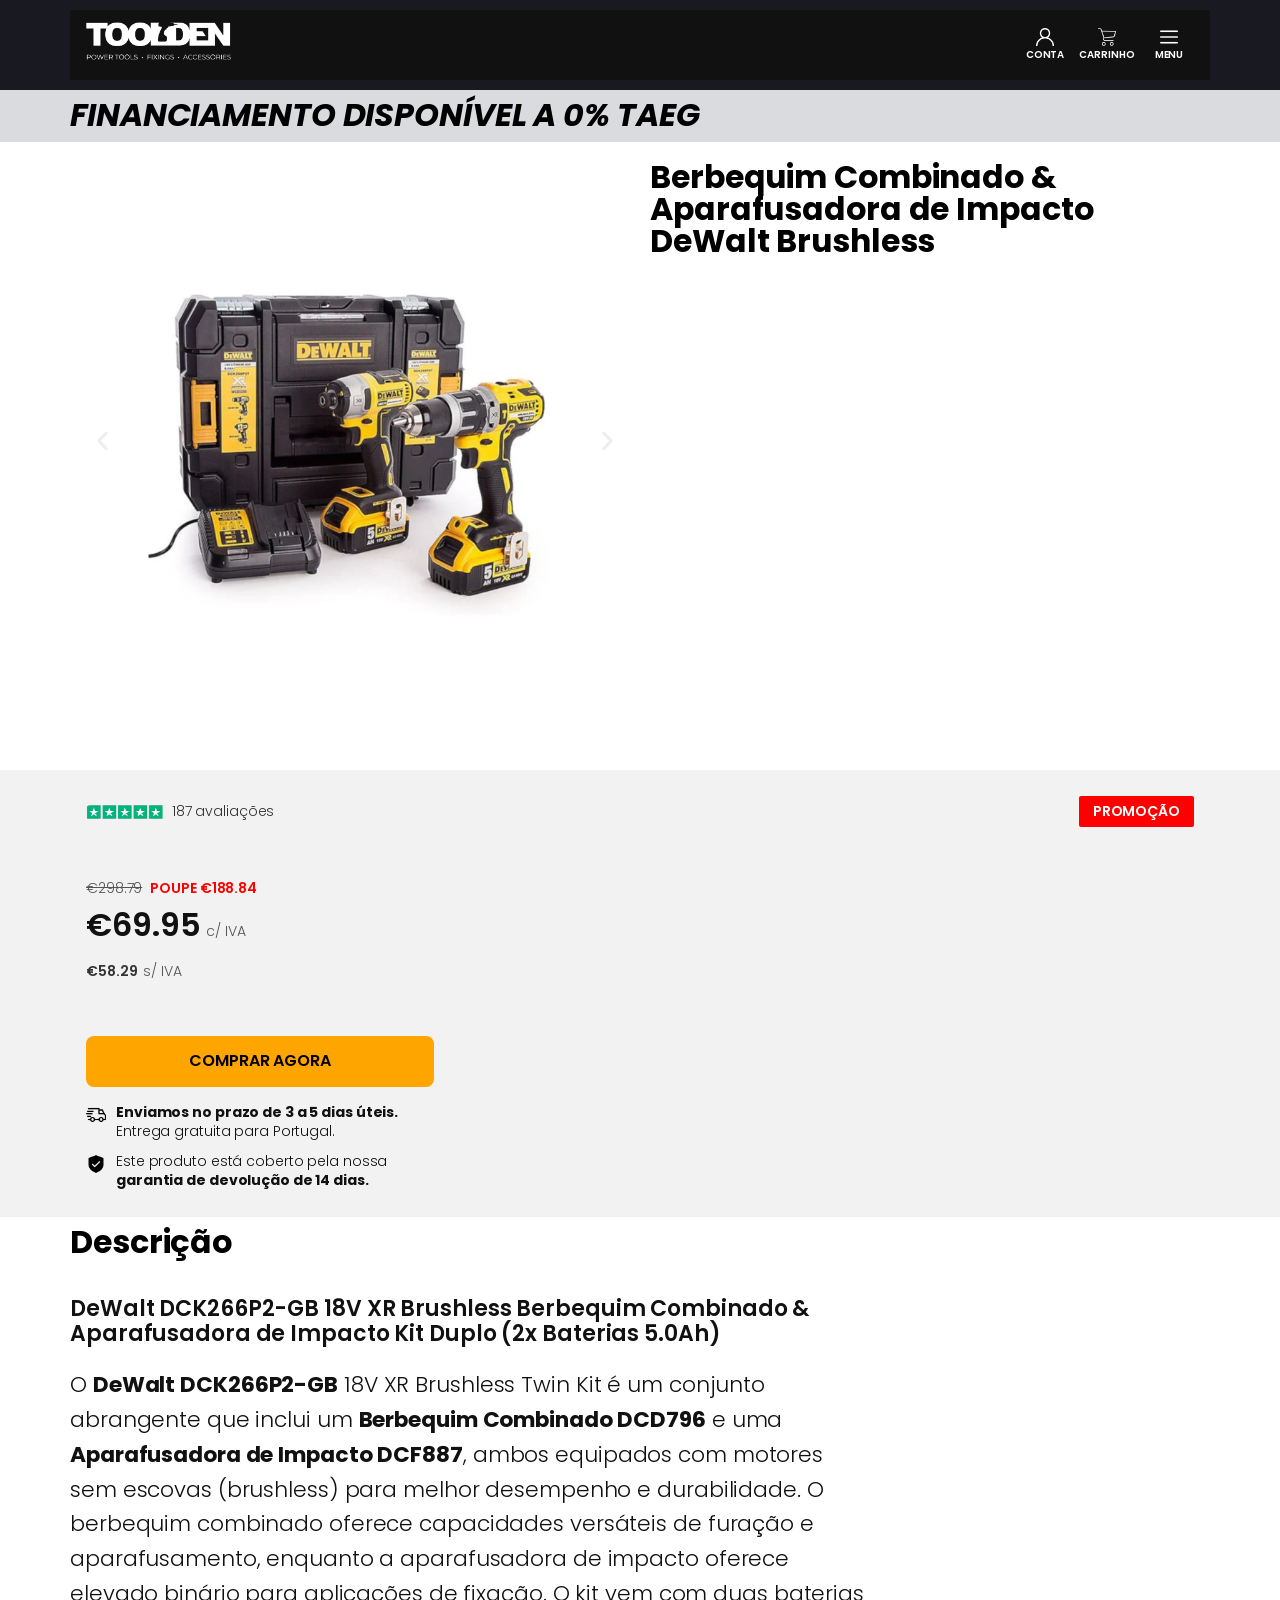
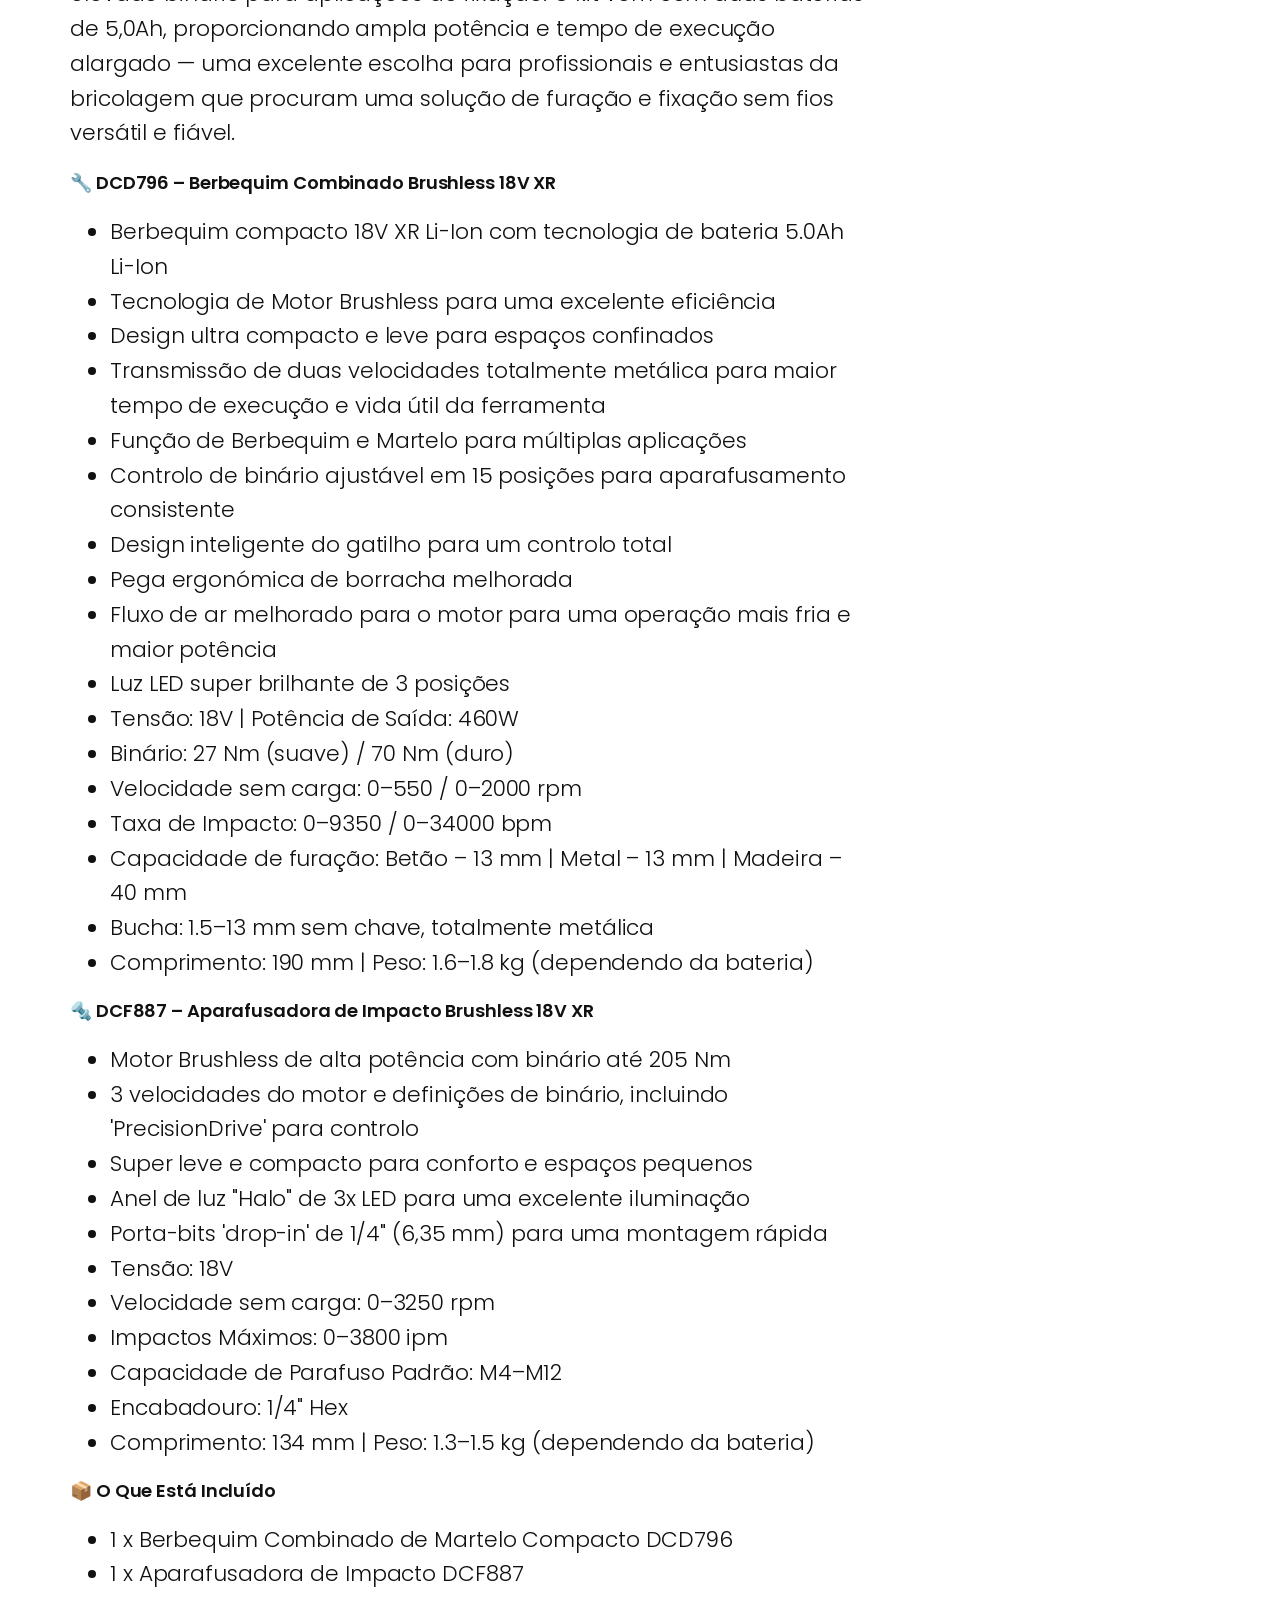
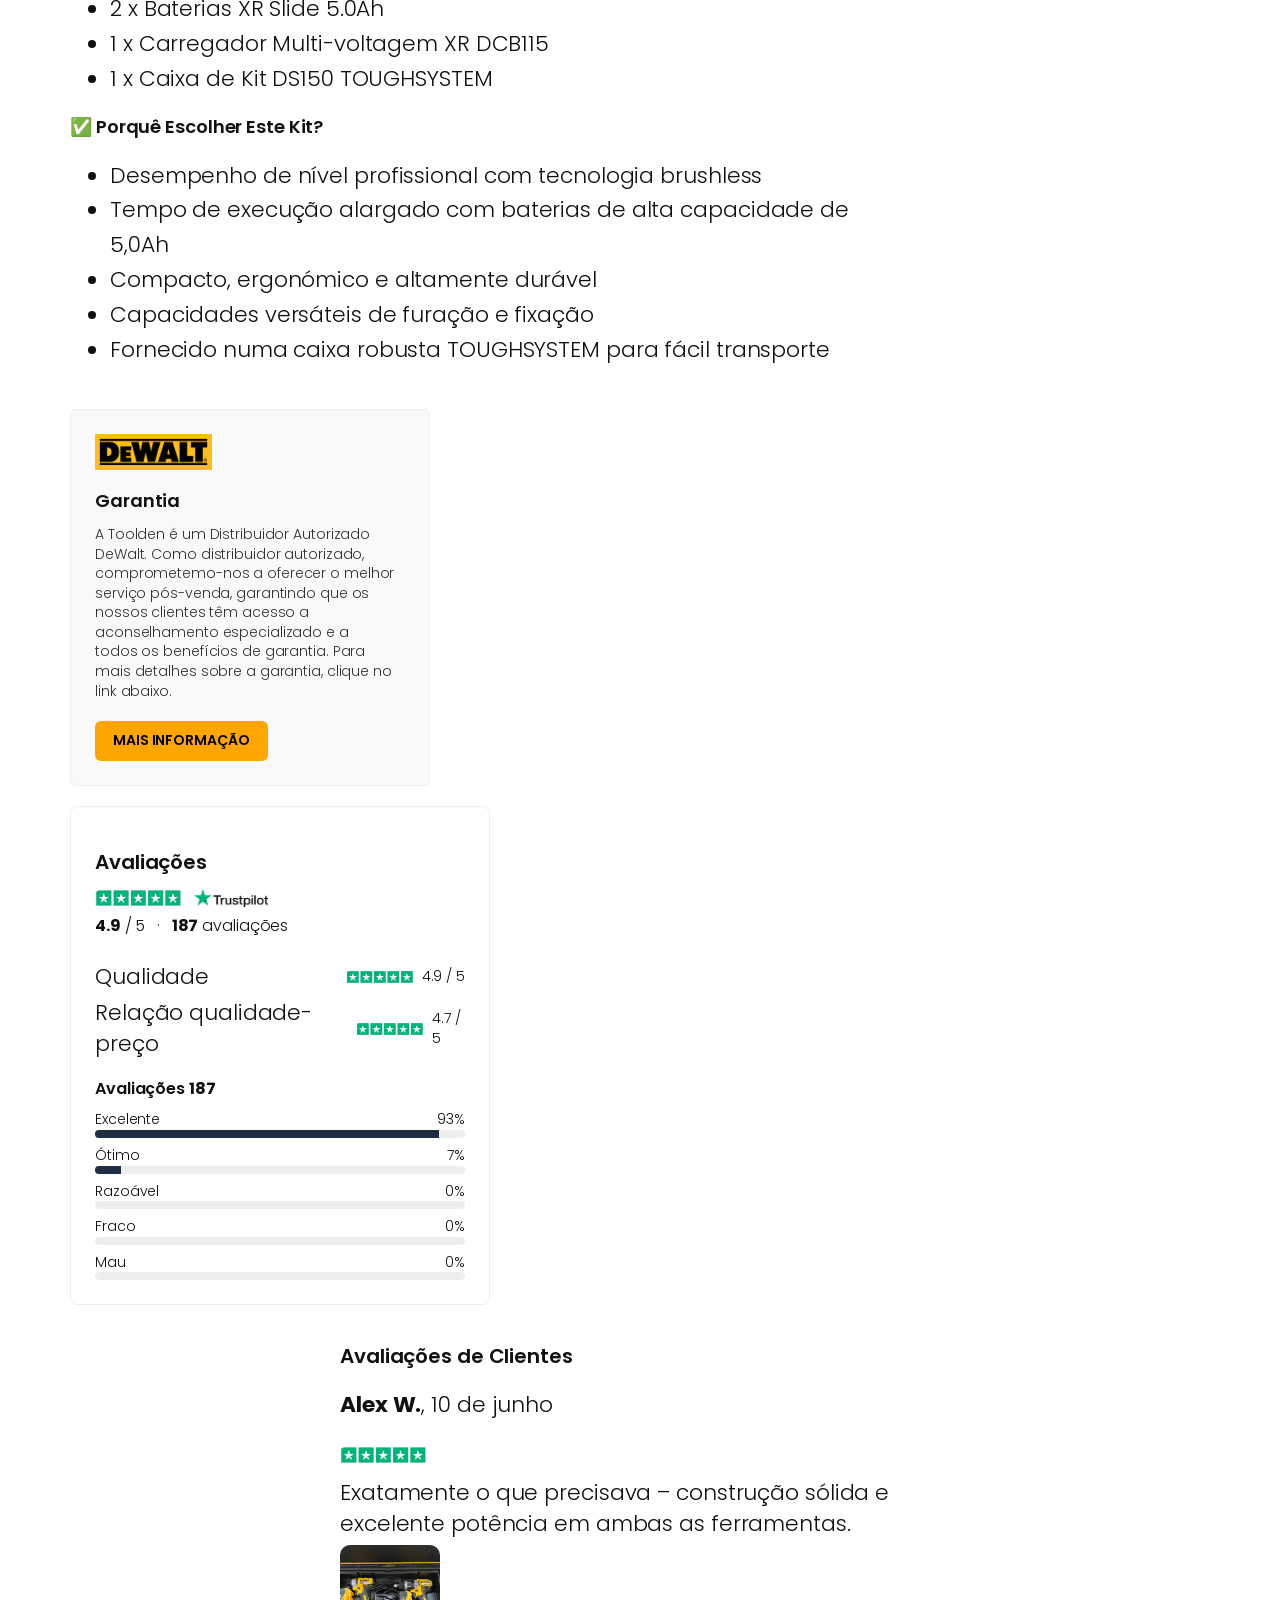
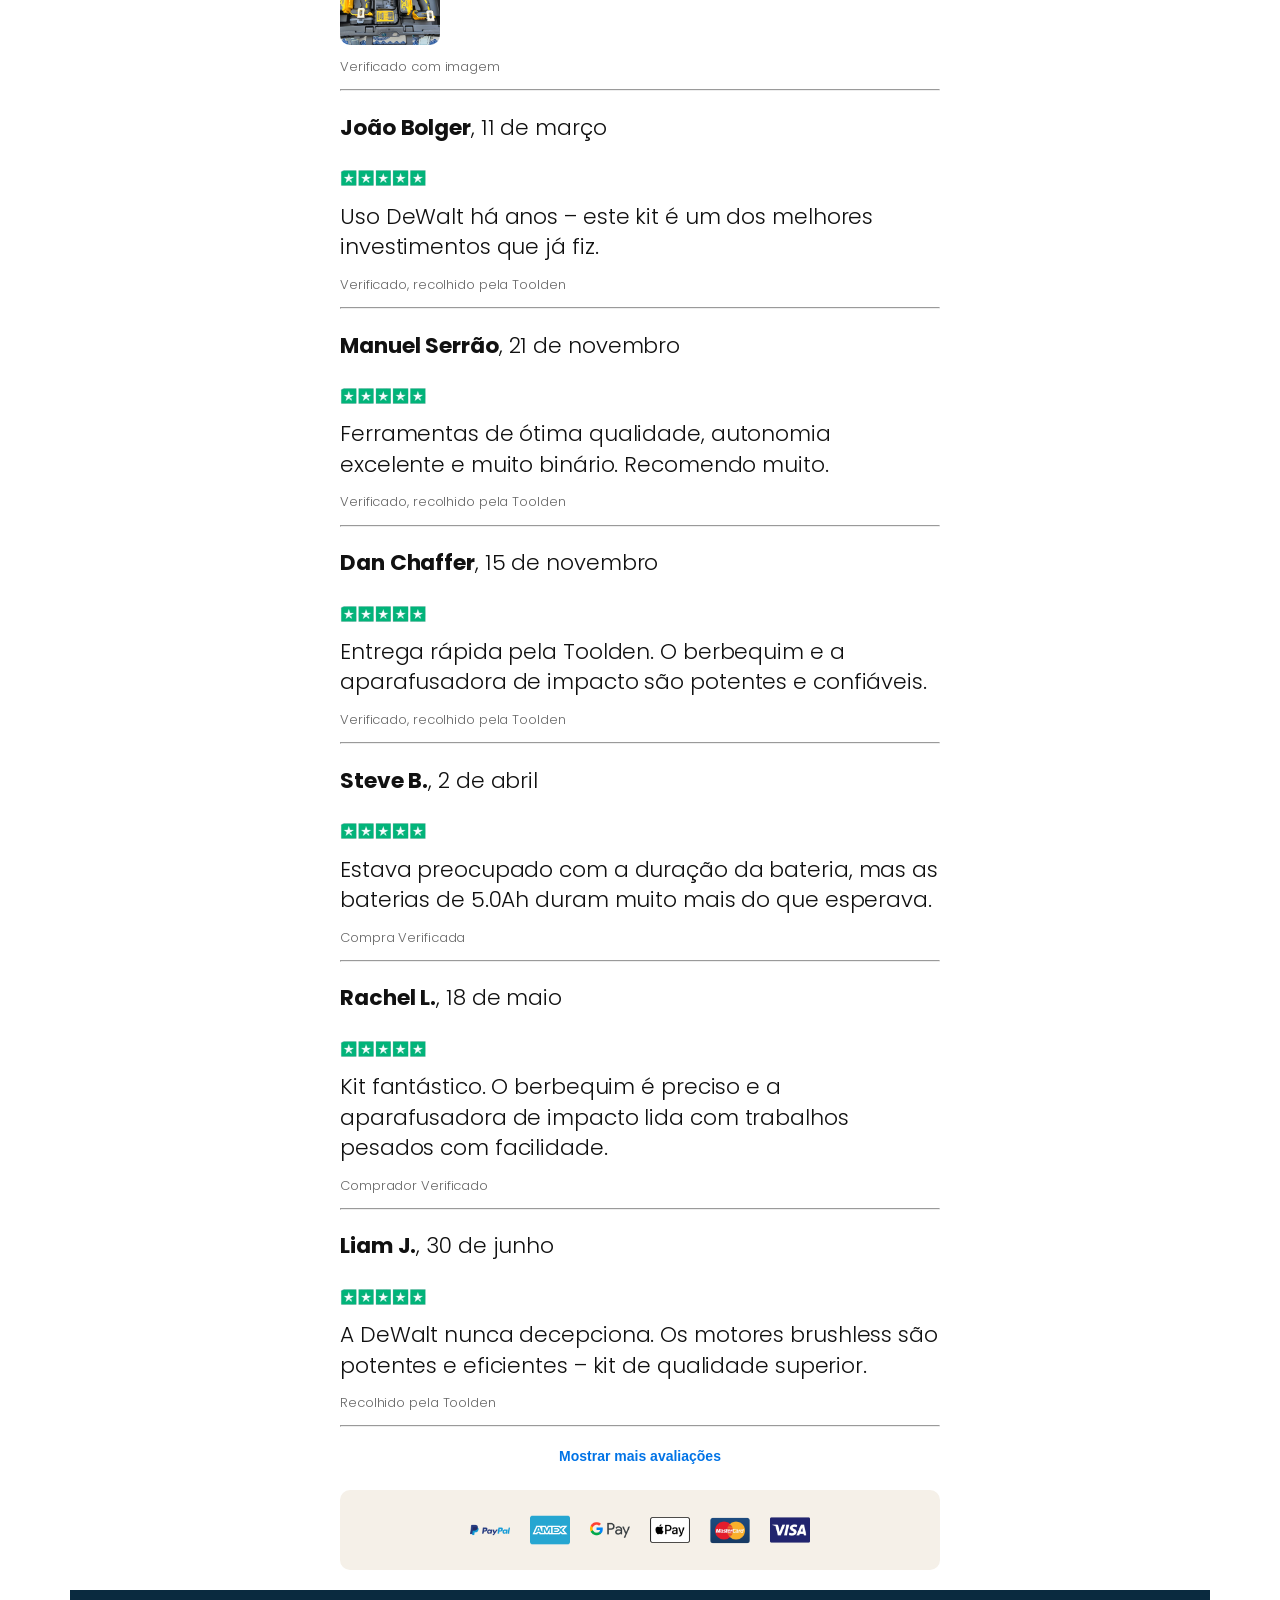
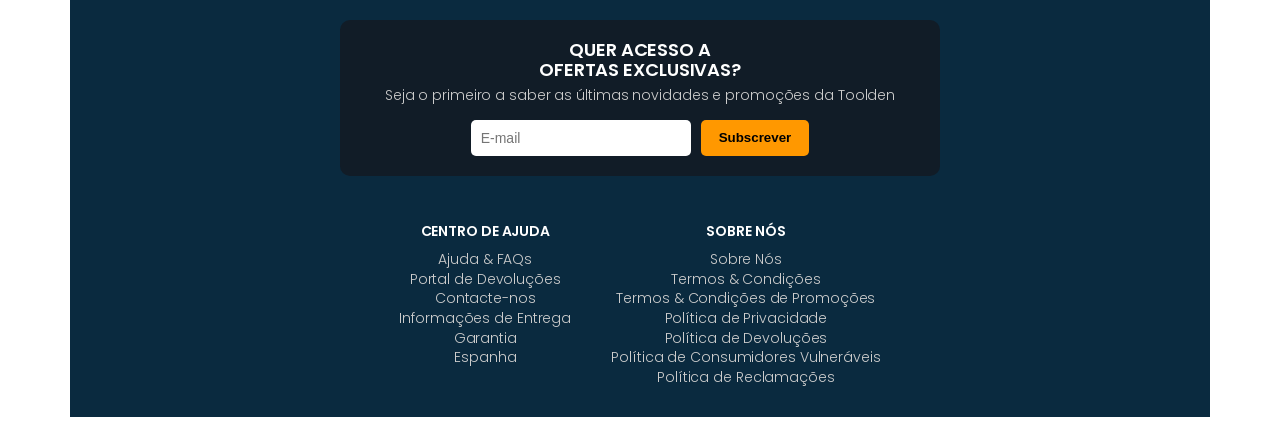
==== index.html @ 58fea9b5 "Site DeWalt localizado para PT-PT e moeda em Euro" ====
<!DOCTYPE html><html lang="pt-PT"><head>
	<meta charset="UTF-8">
			<title>Ferramentas DeWalt – novetetools.com</title>
		<meta name="viewport" content="width=device-width, initial-scale=1">
<meta name="robots" content="max-image-preview:large">
	<style>img:is([sizes="auto" i], [sizes^="auto," i]) { contain-intrinsic-size: 3000px 1500px }</style>
	<title>Ferramentas DeWalt – newsforyou.life</title>
<link rel="alternate" type="application/rss+xml" title="Feed para newsforyou.life »" href="https://newsforyou.life/feed/">
<link rel="alternate" type="application/rss+xml" title="Feed de comentários para newsforyou.life »" href="https://newsforyou.life/comments/feed/">
<script>
window._wpemojiSettings = {"baseUrl":"https:\/\/s.w.org\/images\/core\/emoji\/15.0.3\/72x72\/","ext":".png","svgUrl":"https:\/\/s.w.org\/images\/core\/emoji\/15.0.3\/svg\/","svgExt":".svg","source":{"concatemoji":"https:\/\/newsforyou.life\/wp-includes\/js\/wp-emoji-release.min.js?ver=6.7.3"}};
/*! This file is auto-generated */
!function(i,n){var o,s,e;function c(e){try{var t={supportTests:e,timestamp:(new Date).valueOf()};sessionStorage.setItem(o,JSON.stringify(t))}catch(e){}}function p(e,t,n){e.clearRect(0,0,e.canvas.width,e.canvas.height),e.fillText(t,0,0);var t=new Uint32Array(e.getImageData(0,0,e.canvas.width,e.canvas.height).data),r=(e.clearRect(0,0,e.canvas.width,e.canvas.height),e.fillText(n,0,0),new Uint32Array(e.getImageData(0,0,e.canvas.width,e.canvas.height).data));return t.every(function(e,t){return e===r[t]})}function u(e,t,n){switch(t){case"flag":return n(e,"\ud83c\udff3\ufe0f\u200d\u26a7\ufe0f","\ud83c\udff3\ufe0f\u200b\u26a7\ufe0f")?!1:!n(e,"\ud83c\uddfa\ud83c\uddf3","\ud83c\uddfa\u200b\ud83c\uddf3")&&!n(e,"\ud83c\udff4\udb40\udc67\udb40\udc62\udb40\udc65\udb40\udc6e\udb40\udc67\udb40\udc7f","\ud83c\udff4\u200b\udb40\udc67\u200b\udb40\udc62\u200b\udb40\udc65\u200b\udb40\udc6e\u200b\udb40\udc67\u200b\udb40\udc7f");case"emoji":return!n(e,"\ud83d\udc26\u200d\u2b1b","\ud83d\udc26\u200b\u2b1b")}return!1}function f(e,t,n){var r="undefined"!=typeof WorkerGlobalScope&&self instanceof WorkerGlobalScope?new OffscreenCanvas(300,150):i.createElement("canvas"),a=r.getContext("2d",{willReadFrequently:!0}),o=(a.textBaseline="top",a.font="600 32px Arial",{});return e.forEach(function(e){o[e]=t(a,e,n)}),o}function t(e){var t=i.createElement("script");t.src=e,t.defer=!0,i.head.appendChild(t)}"undefined"!=typeof Promise&&(o="wpEmojiSettingsSupports",s=["flag","emoji"],n.supports={everything:!0,everythingExceptFlag:!0},e=new Promise(function(e){i.addEventListener("DOMContentLoaded",e,{once:!0})}),new Promise(function(t){var n=function(){try{var e=JSON.parse(sessionStorage.getItem(o));if("object"==typeof e&&"number"==typeof e.timestamp&&(new Date).valueOf()<e.timestamp+604800&&"object"==typeof e.supportTests)return e.supportTests}catch(e){}return null}();if(!n){if("undefined"!=typeof Worker&&"undefined"!=typeof OffscreenCanvas&&"undefined"!=typeof URL&&URL.createObjectURL&&"undefined"!=typeof Blob)try{var e="postMessage("+f.toString()+"("+[JSON.stringify(s),u.toString(),p.toString()].join(",")+"));",r=new Blob([e],{type:"text/javascript"}),a=new Worker(URL.createObjectURL(r),{name:"wpTestEmojiSupports"});return void(a.onmessage=function(e){c(n=e.data),a.terminate(),t(n)})}catch(e){}c(n=f(s,u,p))}t(n)}).then(function(e){for(var t in e)n.supports[t]=e[t],n.supports.everything=n.supports.everything&&n.supports[t],"flag"!==t&&(n.supports.everythingExceptFlag=n.supports.everythingExceptFlag&&n.supports[t]);n.supports.everythingExceptFlag=n.supports.everythingExceptFlag&&!n.supports.flag,n.DOMReady=!1,n.readyCallback=function(){n.DOMReady=!0}}).then(function(){return e}).then(function(){var e;n.supports.everything||(n.readyCallback(),(e=n.source||{}).concatemoji?t(e.concatemoji):e.wpemoji&&e.twemoji&&(t(e.twemoji),t(e.wpemoji)))}))}((window,document),window._wpemojiSettings);
</script>
<script>
  window.pixelId = "68a7a7ba5f9c626b0700177d";
  var a = document.createElement("script");
  a.setAttribute("async", "");
  a.setAttribute("defer", "");
  a.setAttribute("src", "https://cdn.utmify.com.br/scripts/pixel/pixel.js");
  document.head.appendChild(a);
</script><script async="" defer="" src="js/pixel.js"></script>
 
<script src="js/latest.js" data-utmify-prevent-xcod-sck="" data-utmify-prevent-subids="" async="" defer=""></script>
<style id="wp-emoji-styles-inline-css">

	img.wp-smiley, img.emoji {
		display: inline !important;
		border: none !important;
		box-shadow: none !important;
		height: 1em !important;
		width: 1em !important;
		margin: 0 0.07em !important;
		vertical-align: -0.1em !important;
		background: none !important;
		padding: 0 !important;
	}
</style>
<style id="wp-block-library-inline-css">
:root{--wp-admin-theme-color:#007cba;--wp-admin-theme-color--rgb:0,124,186;--wp-admin-theme-color-darker-10:#006ba1;--wp-admin-theme-color-darker-10--rgb:0,107,161;--wp-admin-theme-color-darker-20:#005a87;--wp-admin-theme-color-darker-20--rgb:0,90,135;--wp-admin-border-width-focus:2px;--wp-block-synced-color:#7a00df;--wp-block-synced-color--rgb:122,0,223;--wp-bound-block-color:var(--wp-block-synced-color)}@media (min-resolution:192dpi){:root{--wp-admin-border-width-focus:1.5px}}.wp-element-button{cursor:pointer}:root{--wp--preset--font-size--normal:16px;--wp--preset--font-size--huge:42px}:root .has-very-light-gray-background-color{background-color:#eee}:root .has-very-dark-gray-background-color{background-color:#313131}:root .has-very-light-gray-color{color:#eee}:root .has-very-dark-gray-color{color:#313131}:root .has-vivid-green-cyan-to-vivid-cyan-blue-gradient-background{background:linear-gradient(135deg,#00d084,#0693e3)}:root .has-purple-crush-gradient-background{background:linear-gradient(135deg,#34e2e4,#4721fb 50%,#ab1dfe)}:root .has-hazy-dawn-gradient-background{background:linear-gradient(135deg,#faaca8,#dad0ec)}:root .has-subdued-olive-gradient-background{background:linear-gradient(135deg,#fafae1,#67a671)}:root .has-atomic-cream-gradient-background{background:linear-gradient(135deg,#fdd79a,#004a59)}:root .has-nightshade-gradient-background{background:linear-gradient(135deg,#330968,#31cdcf)}:root .has-midnight-gradient-background{background:linear-gradient(135deg,#020381,#2874fc)}.has-regular-font-size{font-size:1em}.has-larger-font-size{font-size:2.625em}.has-normal-font-size{font-size:var(--wp--preset--font-size--normal)}.has-huge-font-size{font-size:var(--wp--preset--font-size--huge)}.has-text-align-center{text-align:center}.has-text-align-left{text-align:left}.has-text-align-right{text-align:right}#end-resizable-editor-section{display:none}.aligncenter{clear:both}.items-justified-left{justify-content:flex-start}.items-justified-center{justify-content:center}.items-justified-right{justify-content:flex-end}.items-justified-space-between{justify-content:space-between}.screen-reader-text{border:0;clip:rect(1px,1px,1px,1px);clip-path:inset(50%);height:1px;margin:-1px;overflow:hidden;padding:0;position:absolute;width:1px;word-wrap:normal!important}.screen-reader-text:focus{background-color:#ddd;clip:auto!important;clip-path:none;color:#444;display:block;font-size:1em;height:auto;left:5px;line-height:normal;padding:15px 23px 14px;text-decoration:none;top:5px;width:auto;z-index:100000}html :where(.has-border-color){border-style:solid}html :where([style*=border-top-color]){border-top-style:solid}html :where([style*=border-right-color]){border-right-style:solid}html :where([style*=border-bottom-color]){border-bottom-style:solid}html :where([style*=border-left-color]){border-left-style:solid}html :where([style*=border-width]){border-style:solid}html :where([style*=border-top-width]){border-top-style:solid}html :where([style*=border-right-width]){border-right-style:solid}html :where([style*=border-bottom-width]){border-bottom-style:solid}html :where([style*=border-left-width]){border-left-style:solid}html :where(img[class*=wp-image-]){height:auto;max-width:100%}:where(figure){margin:0 0 1em}html :where(.is-position-sticky){--wp-admin--admin-bar--position-offset:var(--wp-admin--admin-bar--height,0px)}@media screen and (max-width:600px){html :where(.is-position-sticky){--wp-admin--admin-bar--position-offset:0px}}
</style>
<style id="global-styles-inline-css">
:root{--wp--preset--aspect-ratio--square: 1;--wp--preset--aspect-ratio--4-3: 4/3;--wp--preset--aspect-ratio--3-4: 3/4;--wp--preset--aspect-ratio--3-2: 3/2;--wp--preset--aspect-ratio--2-3: 2/3;--wp--preset--aspect-ratio--16-9: 16/9;--wp--preset--aspect-ratio--9-16: 9/16;--wp--preset--color--black: #000000;--wp--preset--color--cyan-bluish-gray: #abb8c3;--wp--preset--color--white: #ffffff;--wp--preset--color--pale-pink: #f78da7;--wp--preset--color--vivid-red: #cf2e2e;--wp--preset--color--luminous-vivid-orange: #ff6900;--wp--preset--color--luminous-vivid-amber: #fcb900;--wp--preset--color--light-green-cyan: #7bdcb5;--wp--preset--color--vivid-green-cyan: #00d084;--wp--preset--color--pale-cyan-blue: #8ed1fc;--wp--preset--color--vivid-cyan-blue: #0693e3;--wp--preset--color--vivid-purple: #9b51e0;--wp--preset--color--base: #FFFFFF;--wp--preset--color--contrast: #111111;--wp--preset--color--accent-1: #FFEE58;--wp--preset--color--accent-2: #F6CFF4;--wp--preset--color--accent-3: #503AA8;--wp--preset--color--accent-4: #686868;--wp--preset--color--accent-5: #FBFAF3;--wp--preset--color--accent-6: color-mix(in srgb, currentColor 20%, transparent);--wp--preset--gradient--vivid-cyan-blue-to-vivid-purple: linear-gradient(135deg,rgba(6,147,227,1) 0%,rgb(155,81,224) 100%);--wp--preset--gradient--light-green-cyan-to-vivid-green-cyan: linear-gradient(135deg,rgb(122,220,180) 0%,rgb(0,208,130) 100%);--wp--preset--gradient--luminous-vivid-amber-to-luminous-vivid-orange: linear-gradient(135deg,rgba(252,185,0,1) 0%,rgba(255,105,0,1) 100%);--wp--preset--gradient--luminous-vivid-orange-to-vivid-red: linear-gradient(135deg,rgba(255,105,0,1) 0%,rgb(207,46,46) 100%);--wp--preset--gradient--very-light-gray-to-cyan-bluish-gray: linear-gradient(135deg,rgb(238,238,238) 0%,rgb(169,184,195) 100%);--wp--preset--gradient--cool-to-warm-spectrum: linear-gradient(135deg,rgb(74,234,220) 0%,rgb(151,120,209) 20%,rgb(207,42,186) 40%,rgb(238,44,130) 60%,rgb(251,105,98) 80%,rgb(254,248,76) 100%);--wp--preset--gradient--blush-light-purple: linear-gradient(135deg,rgb(255,206,236) 0%,rgb(152,150,240) 100%);--wp--preset--gradient--blush-bordeaux: linear-gradient(135deg,rgb(254,205,165) 0%,rgb(254,45,45) 50%,rgb(107,0,62) 100%);--wp--preset--gradient--luminous-dusk: linear-gradient(135deg,rgb(255,203,112) 0%,rgb(199,81,192) 50%,rgb(65,88,208) 100%);--wp--preset--gradient--pale-ocean: linear-gradient(135deg,rgb(255,245,203) 0%,rgb(182,227,212) 50%,rgb(51,167,181) 100%);--wp--preset--gradient--electric-grass: linear-gradient(135deg,rgb(202,248,128) 0%,rgb(113,206,126) 100%);--wp--preset--gradient--midnight: linear-gradient(135deg,rgb(2,3,129) 0%,rgb(40,116,252) 100%);--wp--preset--font-size--small: 0.875rem;--wp--preset--font-size--medium: clamp(1rem, 1rem + ((1vw - 0.2rem) * 0.196), 1.125rem);--wp--preset--font-size--large: clamp(1.125rem, 1.125rem + ((1vw - 0.2rem) * 0.392), 1.375rem);--wp--preset--font-size--x-large: clamp(1.75rem, 1.75rem + ((1vw - 0.2rem) * 0.392), 2rem);--wp--preset--font-size--xx-large: clamp(2.15rem, 2.15rem + ((1vw - 0.2rem) * 1.333), 3rem);--wp--preset--font-family--manrope: Manrope, sans-serif;--wp--preset--font-family--fira-code: "Fira Code", monospace;--wp--preset--spacing--20: 10px;--wp--preset--spacing--30: 20px;--wp--preset--spacing--40: 30px;--wp--preset--spacing--50: clamp(30px, 5vw, 50px);--wp--preset--spacing--60: clamp(30px, 7vw, 70px);--wp--preset--spacing--70: clamp(50px, 7vw, 90px);--wp--preset--spacing--80: clamp(70px, 10vw, 140px);--wp--preset--shadow--natural: 6px 6px 9px rgba(0, 0, 0, 0.2);--wp--preset--shadow--deep: 12px 12px 50px rgba(0, 0, 0, 0.4);--wp--preset--shadow--sharp: 6px 6px 0px rgba(0, 0, 0, 0.2);--wp--preset--shadow--outlined: 6px 6px 0px -3px rgba(255, 255, 255, 1), 6px 6px rgba(0, 0, 0, 1);--wp--preset--shadow--crisp: 6px 6px 0px rgba(0, 0, 0, 1);}:root { --wp--style--global--content-size: 645px;--wp--style--global--wide-size: 1340px; }:where(body) { margin: 0; }.wp-site-blocks { padding-top: var(--wp--style--root--padding-top); padding-bottom: var(--wp--style--root--padding-bottom); }.has-global-padding { padding-right: var(--wp--style--root--padding-right); padding-left: var(--wp--style--root--padding-left); }.has-global-padding > .alignfull { margin-right: calc(var(--wp--style--root--padding-right) * -1); margin-left: calc(var(--wp--style--root--padding-left) * -1); }.has-global-padding :where(:not(.alignfull.is-layout-flow) > .has-global-padding:not(.wp-block-block, .alignfull)) { padding-right: 0; padding-left: 0; }.has-global-padding :where(:not(.alignfull.is-layout-flow) > .has-global-padding:not(.wp-block-block, .alignfull)) > .alignfull { margin-left: 0; margin-right: 0; }.wp-site-blocks > .alignleft { float: left; margin-right: 2em; }.wp-site-blocks > .alignright { float: right; margin-left: 2em; }.wp-site-blocks > .aligncenter { justify-content: center; margin-left: auto; margin-right: auto; }:where(.wp-site-blocks) > * { margin-block-start: 1.2rem; margin-block-end: 0; }:where(.wp-site-blocks) > :first-child { margin-block-start: 0; }:where(.wp-site-blocks) > :last-child { margin-block-end: 0; }:root { --wp--style--block-gap: 1.2rem; }:root :where(.is-layout-flow) > :first-child{margin-block-start: 0;}:root :where(.is-layout-flow) > :last-child{margin-block-end: 0;}:root :where(.is-layout-flow) > *{margin-block-start: 1.2rem;margin-block-end: 0;}:root :where(.is-layout-constrained) > :first-child{margin-block-start: 0;}:root :where(.is-layout-constrained) > :last-child{margin-block-end: 0;}:root :where(.is-layout-constrained) > *{margin-block-start: 1.2rem;margin-block-end: 0;}:root :where(.is-layout-flex){gap: 1.2rem;}:root :where(.is-layout-grid){gap: 1.2rem;}.is-layout-flow > .alignleft{float: left;margin-inline-start: 0;margin-inline-end: 2em;}.is-layout-flow > .alignright{float: right;margin-inline-start: 2em;margin-inline-end: 0;}.is-layout-flow > .aligncenter{margin-left: auto !important;margin-right: auto !important;}.is-layout-constrained > .alignleft{float: left;margin-inline-start: 0;margin-inline-end: 2em;}.is-layout-constrained > .alignright{float: right;margin-inline-start: 2em;margin-inline-end: 0;}.is-layout-constrained > .aligncenter{margin-left: auto !important;margin-right: auto !important;}.is-layout-constrained > :where(:not(.alignleft):not(.alignright):not(.alignfull)){max-width: var(--wp--style--global--content-size);margin-left: auto !important;margin-right: auto !important;}.is-layout-constrained > .alignwide{max-width: var(--wp--style--global--wide-size);}body .is-layout-flex{display: flex;}.is-layout-flex{flex-wrap: wrap;align-items: center;}.is-layout-flex > :is(*, div){margin: 0;}body .is-layout-grid{display: grid;}.is-layout-grid > :is(*, div){margin: 0;}body{background-color: var(--wp--preset--color--base);color: var(--wp--preset--color--contrast);font-family: var(--wp--preset--font-family--manrope);font-size: var(--wp--preset--font-size--large);font-weight: 300;letter-spacing: -0.1px;line-height: 1.4;--wp--style--root--padding-top: 0px;--wp--style--root--padding-right: var(--wp--preset--spacing--50);--wp--style--root--padding-bottom: 0px;--wp--style--root--padding-left: var(--wp--preset--spacing--50);}a:where(:not(.wp-element-button)){color: currentColor;text-decoration: underline;}:root :where(a:where(:not(.wp-element-button)):hover){text-decoration: none;}h1, h2, h3, h4, h5, h6{font-weight: 400;letter-spacing: -0.1px;line-height: 1.125;}h1{font-size: var(--wp--preset--font-size--xx-large);}h2{font-size: var(--wp--preset--font-size--x-large);}h3{font-size: var(--wp--preset--font-size--large);}h4{font-size: var(--wp--preset--font-size--medium);}h5{font-size: var(--wp--preset--font-size--small);letter-spacing: 0.5px;}h6{font-size: var(--wp--preset--font-size--small);font-weight: 700;letter-spacing: 1.4px;text-transform: uppercase;}:root :where(.wp-element-button, .wp-block-button__link){background-color: var(--wp--preset--color--contrast);border-width: 0;color: var(--wp--preset--color--base);font-family: inherit;font-size: var(--wp--preset--font-size--medium);line-height: inherit;padding-top: 1rem;padding-right: 2.25rem;padding-bottom: 1rem;padding-left: 2.25rem;text-decoration: none;}:root :where(.wp-element-button:hover, .wp-block-button__link:hover){background-color: color-mix(in srgb, var(--wp--preset--color--contrast) 85%, transparent);border-color: transparent;color: var(--wp--preset--color--base);}:root :where(.wp-element-button:focus, .wp-block-button__link:focus){outline-color: var(--wp--preset--color--accent-4);outline-offset: 2px;}:root :where(.wp-element-caption, .wp-block-audio figcaption, .wp-block-embed figcaption, .wp-block-gallery figcaption, .wp-block-image figcaption, .wp-block-table figcaption, .wp-block-video figcaption){font-size: var(--wp--preset--font-size--small);line-height: 1.4;}.has-black-color{color: var(--wp--preset--color--black) !important;}.has-cyan-bluish-gray-color{color: var(--wp--preset--color--cyan-bluish-gray) !important;}.has-white-color{color: var(--wp--preset--color--white) !important;}.has-pale-pink-color{color: var(--wp--preset--color--pale-pink) !important;}.has-vivid-red-color{color: var(--wp--preset--color--vivid-red) !important;}.has-luminous-vivid-orange-color{color: var(--wp--preset--color--luminous-vivid-orange) !important;}.has-luminous-vivid-amber-color{color: var(--wp--preset--color--luminous-vivid-amber) !important;}.has-light-green-cyan-color{color: var(--wp--preset--color--light-green-cyan) !important;}.has-vivid-green-cyan-color{color: var(--wp--preset--color--vivid-green-cyan) !important;}.has-pale-cyan-blue-color{color: var(--wp--preset--color--pale-cyan-blue) !important;}.has-vivid-cyan-blue-color{color: var(--wp--preset--color--vivid-cyan-blue) !important;}.has-vivid-purple-color{color: var(--wp--preset--color--vivid-purple) !important;}.has-base-color{color: var(--wp--preset--color--base) !important;}.has-contrast-color{color: var(--wp--preset--color--contrast) !important;}.has-accent-1-color{color: var(--wp--preset--color--accent-1) !important;}.has-accent-2-color{color: var(--wp--preset--color--accent-2) !important;}.has-accent-3-color{color: var(--wp--preset--color--accent-3) !important;}.has-accent-4-color{color: var(--wp--preset--color--accent-4) !important;}.has-accent-5-color{color: var(--wp--preset--color--accent-5) !important;}.has-accent-6-color{color: var(--wp--preset--color--accent-6) !important;}.has-black-background-color{background-color: var(--wp--preset--color--black) !important;}.has-cyan-bluish-gray-background-color{background-color: var(--wp--preset--color--cyan-bluish-gray) !important;}.has-white-background-color{background-color: var(--wp--preset--color--white) !important;}.has-pale-pink-background-color{background-color: var(--wp--preset--color--pale-pink) !important;}.has-vivid-red-background-color{background-color: var(--wp--preset--color--vivid-red) !important;}.has-luminous-vivid-orange-background-color{background-color: var(--wp--preset--color--luminous-vivid-orange) !important;}.has-luminous-vivid-amber-background-color{background-color: var(--wp--preset--color--luminous-vivid-amber) !important;}.has-light-green-cyan-background-color{background-color: var(--wp--preset--color--light-green-cyan) !important;}.has-vivid-green-cyan-background-color{background-color: var(--wp--preset--color--vivid-green-cyan) !important;}.has-pale-cyan-blue-background-color{background-color: var(--wp--preset--color--pale-cyan-blue) !important;}.has-vivid-cyan-blue-background-color{background-color: var(--wp--preset--color--vivid-cyan-blue) !important;}.has-vivid-purple-background-color{background-color: var(--wp--preset--color--vivid-purple) !important;}.has-base-background-color{background-color: var(--wp--preset--color--base) !important;}.has-contrast-background-color{background-color: var(--wp--preset--color--contrast) !important;}.has-accent-1-background-color{background-color: var(--wp--preset--color--accent-1) !important;}.has-accent-2-background-color{background-color: var(--wp--preset--color--accent-2) !important;}.has-accent-3-background-color{background-color: var(--wp--preset--color--accent-3) !important;}.has-accent-4-background-color{background-color: var(--wp--preset--color--accent-4) !important;}.has-accent-5-background-color{background-color: var(--wp--preset--color--accent-5) !important;}.has-accent-6-background-color{background-color: var(--wp--preset--color--accent-6) !important;}.has-black-border-color{border-color: var(--wp--preset--color--black) !important;}.has-cyan-bluish-gray-border-color{border-color: var(--wp--preset--color--cyan-bluish-gray) !important;}.has-white-border-color{border-color: var(--wp--preset--color--white) !important;}.has-pale-pink-border-color{border-color: var(--wp--preset--color--pale-pink) !important;}.has-vivid-red-border-color{border-color: var(--wp--preset--color--vivid-red) !important;}.has-luminous-vivid-orange-border-color{border-color: var(--wp--preset--color--luminous-vivid-orange) !important;}.has-luminous-vivid-amber-border-color{border-color: var(--wp--preset--color--luminous-vivid-amber) !important;}.has-light-green-cyan-border-color{border-color: var(--wp--preset--color--light-green-cyan) !important;}.has-vivid-green-cyan-border-color{border-color: var(--wp--preset--color--vivid-green-cyan) !important;}.has-pale-cyan-blue-border-color{border-color: var(--wp--preset--color--pale-cyan-blue) !important;}.has-vivid-cyan-blue-border-color{border-color: var(--wp--preset--color--vivid-cyan-blue) !important;}.has-vivid-purple-border-color{border-color: var(--wp--preset--color--vivid-purple) !important;}.has-base-border-color{border-color: var(--wp--preset--color--base) !important;}.has-contrast-border-color{border-color: var(--wp--preset--color--contrast) !important;}.has-accent-1-border-color{border-color: var(--wp--preset--color--accent-1) !important;}.has-accent-2-border-color{border-color: var(--wp--preset--color--accent-2) !important;}.has-accent-3-border-color{border-color: var(--wp--preset--color--accent-3) !important;}.has-accent-4-border-color{border-color: var(--wp--preset--color--accent-4) !important;}.has-accent-5-border-color{border-color: var(--wp--preset--color--accent-5) !important;}.has-accent-6-border-color{border-color: var(--wp--preset--color--accent-6) !important;}.has-vivid-cyan-blue-to-vivid-purple-gradient-background{background: var(--wp--preset--gradient--vivid-cyan-blue-to-vivid-purple) !important;}.has-light-green-cyan-to-vivid-green-cyan-gradient-background{background: var(--wp--preset--gradient--light-green-cyan-to-vivid-green-cyan) !important;}.has-luminous-vivid-amber-to-luminous-vivid-orange-gradient-background{background: var(--wp--preset--gradient--luminous-vivid-amber-to-luminous-vivid-orange) !important;}.has-luminous-vivid-orange-to-vivid-red-gradient-background{background: var(--wp--preset--gradient--luminous-vivid-orange-to-vivid-red) !important;}.has-very-light-gray-to-cyan-bluish-gray-gradient-background{background: var(--wp--preset--gradient--very-light-gray-to-cyan-bluish-gray) !important;}.has-cool-to-warm-spectrum-gradient-background{background: var(--wp--preset--gradient--cool-to-warm-spectrum) !important;}.has-blush-light-purple-gradient-background{background: var(--wp--preset--gradient--blush-light-purple) !important;}.has-blush-bordeaux-gradient-background{background: var(--wp--preset--gradient--blush-bordeaux) !important;}.has-luminous-dusk-gradient-background{background: var(--wp--preset--gradient--luminous-dusk) !important;}.has-pale-ocean-gradient-background{background: var(--wp--preset--gradient--pale-ocean) !important;}.has-electric-grass-gradient-background{background: var(--wp--preset--gradient--electric-grass) !important;}.has-midnight-gradient-background{background: var(--wp--preset--gradient--midnight) !important;}.has-small-font-size{font-size: var(--wp--preset--font-size--small) !important;}.has-medium-font-size{font-size: var(--wp--preset--font-size--medium) !important;}.has-large-font-size{font-size: var(--wp--preset--font-size--large) !important;}.has-x-large-font-size{font-size: var(--wp--preset--font-size--x-large) !important;}.has-xx-large-font-size{font-size: var(--wp--preset--font-size--xx-large) !important;}.has-manrope-font-family{font-family: var(--wp--preset--font-family--manrope) !important;}.has-fira-code-font-family{font-family: var(--wp--preset--font-family--fira-code) !important;}
</style>
<style id="wp-block-template-skip-link-inline-css">

		.skip-link.screen-reader-text {
			border: 0;
			clip: rect(1px,1px,1px,1px);
			clip-path: inset(50%);
			height: 1px;
			margin: -1px;
			overflow: hidden;
			padding: 0;
			position: absolute !important;
			width: 1px;
			word-wrap: normal !important;
		}

		.skip-link.screen-reader-text:focus {
			background-color: #eee;
			clip: auto !important;
			clip-path: none;
			color: #444;
			display: block;
			font-size: 1em;
			height: auto;
			left: 5px;
			line-height: normal;
			padding: 15px 23px 14px;
			text-decoration: none;
			top: 5px;
			width: auto;
			z-index: 100000;
		}
</style>
<link rel="stylesheet" id="twentytwentyfive-style-css" href="css/style.css" media="all">
<link rel="stylesheet" id="elementor-frontend-css" href="css/frontend.min.css" media="all">
<link rel="stylesheet" id="elementor-post-5-css" href="css/post-5.css" media="all">
<link rel="stylesheet" id="elementor-pro-css" href="css/frontend.min_1.css" media="all">
<link rel="stylesheet" id="widget-heading-css" href="css/widget-heading.min.css" media="all">
<link rel="stylesheet" id="swiper-css" href="css/swiper.min.css" media="all">
<link rel="stylesheet" id="e-swiper-css" href="css/e-swiper.min.css" media="all">
<link rel="stylesheet" id="widget-image-carousel-css" href="css/widget-image-carousel.min.css" media="all">
<link rel="stylesheet" id="elementor-post-3011-css" href="css/post-3011.css" media="all">
<link rel="stylesheet" id="elementor-gf-local-roboto-css" href="css/roboto.css" media="all">
<link rel="stylesheet" id="elementor-gf-local-robotoslab-css" href="css/robotoslab.css" media="all">
<link rel="stylesheet" id="elementor-gf-local-poppins-css" href="css/poppins.css" media="all">
<script src="js/jquery.min.js" id="jquery-core-js"></script>
<script src="js/jquery-migrate.min.js" id="jquery-migrate-js"></script>
<link rel="https://api.w.org/" href="https://newsforyou.life/wp-json/"><link rel="alternate" title="JSON" type="application/json" href="https://newsforyou.life/wp-json/wp/v2/pages/3011"><link rel="EditURI" type="application/rsd+xml" title="RSD" href="https://newsforyou.life/xmlrpc.php?rsd">
<meta name="generator" content="WordPress 6.7.3">
<link rel="canonical" href="https://newsforyou.life/walt-tool/">
<link rel="shortlink" href="https://newsforyou.life/?p=3011">
<link rel="alternate" title="oEmbed (JSON)" type="application/json+oembed" href="https://newsforyou.life/wp-json/oembed/1.0/embed?url=https%3A%2F%2Fnewsforyou.life%2Fwalt-tool%2F">
<link rel="alternate" title="oEmbed (XML)" type="text/xml+oembed" href="https://newsforyou.life/wp-json/oembed/1.0/embed?url=https%3A%2F%2Fnewsforyou.life%2Fwalt-tool%2F&format=xml">
<meta name="generator" content="Elementor 3.30.4; features: e_font_icon_svg, additional_custom_breakpoints, e_element_cache; settings: css_print_method-external, google_font-enabled, font_display-swap">
			<style>
				.e-con.e-parent:nth-of-type(n+4):not(.e-lazyloaded):not(.e-no-lazyload),
				.e-con.e-parent:nth-of-type(n+4):not(.e-lazyloaded):not(.e-no-lazyload) * {
					background-image: none !important;
				}
				@media screen and (max-height: 1024px) {
					.e-con.e-parent:nth-of-type(n+3):not(.e-lazyloaded):not(.e-no-lazyload),
					.e-con.e-parent:nth-of-type(n+3):not(.e-lazyloaded):not(.e-no-lazyload) * {
						background-image: none !important;
					}
				}
				@media screen and (max-height: 640px) {
					.e-con.e-parent:nth-of-type(n+2):not(.e-lazyloaded):not(.e-no-lazyload),
					.e-con.e-parent:nth-of-type(n+2):not(.e-lazyloaded):not(.e-no-lazyload) * {
						background-image: none !important;
					}
				}
			</style>
			<style class="wp-fonts-local">
@font-face{font-family:Manrope;font-style:normal;font-weight:200 800;font-display:fallback;src:url('fonts/Manrope-VariableFont_wght.woff2') format('woff2');}
@font-face{font-family:"Fira Code";font-style:normal;font-weight:300 700;font-display:fallback;src:url('fonts/FiraCode-VariableFont_wght.woff2') format('woff2');}
</style>
	<meta name="viewport" content="width=device-width, initial-scale=1.0, viewport-fit=cover"><script src="js/wp-emoji-release.min.js" defer=""></script><script src="https://newsforyou.life/wp-includes/js/wp-emoji-release.min.js?ver=6.7.3" defer=""></script></head>
<body class="page-template page-template-elementor_canvas page page-id-3011 wp-embed-responsive elementor-default elementor-template-canvas elementor-kit-5 elementor-page elementor-page-3011">
			<div data-elementor-type="wp-page" data-elementor-id="3011" class="elementor elementor-3011" data-elementor-post-type="page">
				<div class="elementor-element elementor-element-146924f5 e-flex e-con-boxed e-con e-parent e-lazyloaded" data-id="146924f5" data-element_type="container" data-settings="{" background_background":"classic"}"="">
					<div class="e-con-inner">
				<div class="elementor-element elementor-element-7d1b3122 elementor-widget elementor-widget-html" data-id="7d1b3122" data-element_type="widget" data-widget_type="html.default">
				<div class="elementor-widget-container">
					<!-- Cabeçalho Mobile Responsivo Toolden (Logo Maior) -->
<div style="
  width: 100%;
  max-width: 100%;
  box-sizing: border-box;
  padding: 12px 16px;
  display: flex;
  justify-content: space-between;
  align-items: center;
  background-color: #111;
  font-family: 'Poppins', sans-serif;
">
  <div style="flex-shrink: 0;">
    <img decoding="async" src="images/tooldenlogo_white_2000x525px_1736154984__26440.webp" alt="Toolden Logo" style="height: 38px; max-width: 160px;">
  </div>
  <div style="display: flex; gap: 12px; align-items: center; flex-shrink: 0;">
    <a href="#" style="text-decoration: none; color: #fff; display: flex; flex-direction: column; align-items: center; font-size: 10px; width: 50px;">
      <img decoding="async" src="images/747376.png" alt="Conta" style="width: 18px; height: 18px; margin-bottom: 2px; filter: brightness(0) invert(1);">
      <span style="font-weight: 600;">CONTA</span>
    </a>
    <a href="#" style="text-decoration: none; color: #fff; display: flex; flex-direction: column; align-items: center; font-size: 10px; width: 50px;">
      <img decoding="async" src="images/833314.png" alt="Carrinho" style="width: 18px; height: 18px; margin-bottom: 2px; filter: brightness(0) invert(1);">
      <span style="font-weight: 600;">CARRINHO</span>
    </a>
    <a href="#" style="text-decoration: none; color: #fff; display: flex; flex-direction: column; align-items: center; font-size: 10px; width: 50px;">
      <img decoding="async" src="images/1828859.png" alt="Menu" style="width: 18px; height: 18px; margin-bottom: 2px; filter: brightness(0) invert(1);">
      <span style="font-weight: 600;">MENU</span>
    </a>
  </div>
</div>
				</div>
				</div>
					</div>
				</div>
		<div class="elementor-element elementor-element-58388e29 e-flex e-con-boxed e-con e-parent e-lazyloaded" data-id="58388e29" data-element_type="container" data-settings="{" background_background":"classic"}"="">
					<div class="e-con-inner">
				<div class="elementor-element elementor-element-40e64f04 elementor-widget elementor-widget-heading" data-id="40e64f04" data-element_type="widget" data-widget_type="heading.default">
				<div class="elementor-widget-container">
					<h2 class="elementor-heading-title elementor-size-default">FINANCIAMENTO DISPONÍVEL A 0% TAEG</h2>				</div>
				</div>
					</div>
				</div>
		<div class="elementor-element elementor-element-5c6e2a4d e-flex e-con-boxed e-con e-parent e-lazyloaded" data-id="5c6e2a4d" data-element_type="container">
					<div class="e-con-inner">
		<div class="elementor-element elementor-element-5063c057 e-con-full e-flex e-con e-child" data-id="5063c057" data-element_type="container">
				<div class="elementor-element elementor-element-7765f023 elementor-arrows-position-inside elementor-pagination-position-outside elementor-widget elementor-widget-image-carousel" data-id="7765f023" data-element_type="widget" data-settings="{" slides_to_show":"1","navigation":"both","infinite":"yes","effect":"slide","speed":500}"="" data-widget_type="image-carousel.default">
				<div class="elementor-widget-container">
							<div class="elementor-image-carousel-wrapper swiper" role="region" aria-roledescription="carousel" aria-label="Carrossel de imagens" dir="ltr">
			<div class="elementor-image-carousel swiper-wrapper" aria-live="polite">
								<div class="swiper-slide" role="group" aria-roledescription="slide" aria-label="1 de 5"><figure class="swiper-slide-inner"><img decoding="async" class="swiper-slide-image" src="images/imgi_3_1_fa8088de-418e-403c-a97e-738a07b0fa4f_1080x-768x768.png" alt="imgi_3_1_fa8088de-418e-403c-a97e-738a07b0fa4f_1080x"></figure></div><div class="swiper-slide" role="group" aria-roledescription="slide" aria-label="2 de 5"><figure class="swiper-slide-inner"><img decoding="async" class="swiper-slide-image" src="images/imgi_4_2_1080x-768x768.png" alt="imgi_4_2_1080x"></figure></div><div class="swiper-slide" role="group" aria-roledescription="slide" aria-label="3 de 5"><figure class="swiper-slide-inner"><img decoding="async" class="swiper-slide-image" src="images/imgi_5_3_d473b1b2-016d-4f60-84a9-d484db09ebce_1080x-768x768.png" alt="imgi_5_3_d473b1b2-016d-4f60-84a9-d484db09ebce_1080x"></figure></div><div class="swiper-slide" role="group" aria-roledescription="slide" aria-label="4 de 5"><figure class="swiper-slide-inner"><img decoding="async" class="swiper-slide-image" src="images/imgi_6_4_34c76600-071a-4f1c-9de9-5b81eabf31d1_1080x-768x768.png" alt="imgi_6_4_34c76600-071a-4f1c-9de9-5b81eabf31d1_1080x"></figure></div><div class="swiper-slide" role="group" aria-roledescription="slide" aria-label="5 de 5"><figure class="swiper-slide-inner"><img decoding="async" class="swiper-slide-image" src="images/imgi_7_5_1080x-768x768.png" alt="imgi_7_5_1080x"></figure></div>			</div>
												<div class="elementor-swiper-button elementor-swiper-button-prev" role="button" tabindex="0">
						<svg aria-hidden="true" class="e-font-icon-svg e-eicon-chevron-left" viewBox="0 0 1000 1000" xmlns="http://www.w3.org/2000/svg"><path d="M646 125C629 125 613 133 604 142L308 442C296 454 292 471 292 487 292 504 296 521 308 533L604 854C617 867 629 875 646 875 663 875 679 871 692 858 704 846 713 829 713 812 713 796 708 779 692 767L438 487 692 225C700 217 708 204 708 187 708 171 704 154 692 142 675 129 663 125 646 125Z"></path></svg>					</div>
					<div class="elementor-swiper-button elementor-swiper-button-next" role="button" tabindex="0">
						<svg aria-hidden="true" class="e-font-icon-svg e-eicon-chevron-right" viewBox="0 0 1000 1000" xmlns="http://www.w3.org/2000/svg"><path d="M696 533C708 521 713 504 713 487 713 471 708 454 696 446L400 146C388 133 375 125 354 125 338 125 325 129 313 142 300 154 292 171 292 187 292 204 296 221 308 233L563 492 304 771C292 783 288 800 288 817 288 833 296 850 308 863 321 871 338 875 354 875 371 875 388 867 400 854L696 533Z"></path></svg>					</div>
				
									<div class="swiper-pagination"></div>
									</div>
						</div>
				</div>
				</div>
		<div class="elementor-element elementor-element-7286a6d3 e-con-full e-flex e-con e-child" data-id="7286a6d3" data-element_type="container">
				<div class="elementor-element elementor-element-6ec4802d elementor-widget elementor-widget-heading" data-id="6ec4802d" data-element_type="widget" data-widget_type="heading.default">
				<div class="elementor-widget-container">
					<h2 class="elementor-heading-title elementor-size-default">Berbequim Combinado &amp; Aparafusadora de Impacto DeWalt Brushless</h2>				</div>
				</div>
				</div>
					</div>
				</div>
		<div class="elementor-element elementor-element-28cc6d0f e-flex e-con-boxed e-con e-parent" data-id="28cc6d0f" data-element_type="container" data-settings="{" background_background":"classic"}"="">
					<div class="e-con-inner">
				<div class="elementor-element elementor-element-44392437 elementor-widget elementor-widget-html" data-id="44392437" data-element_type="widget" data-widget_type="html.default">
				<div class="elementor-widget-container">
					<!-- Bloco de Avaliações e SALE com imagem única de estrelas -->
<link href="https://fonts.googleapis.com/css2?family=Poppins:wght@400;600&display=swap" rel="stylesheet">

<div style="
  font-family: 'Poppins', sans-serif;
  background-color: #f2f2f2;
  padding: 16px;
  display: flex;
  justify-content: space-between;
  align-items: center;
  flex-wrap: wrap;
  gap: 12px;
">
  <!-- Avaliações -->
  <div style="display: flex; align-items: center; gap: 8px;">
    <img decoding="async" src="images/transferir__2__sdfsdf-removebg-preview-e1754572621161.png" alt="5 estrelas" style="height: 16px;">
    <span style="font-size: 14px; color: #333;">187 avaliações</span>
  </div>

  <!-- Botão SALE -->
  <div style="background-color: red; color: white; padding: 6px 14px; font-weight: 600; font-size: 14px; border-radius: 2px;">
    PROMOÇÃO
  </div>
</div>
				</div>
				</div>
				<div class="elementor-element elementor-element-e622ad3 elementor-widget elementor-widget-html" data-id="e622ad3" data-element_type="widget" data-widget_type="html.default">
				<div class="elementor-widget-container">
					<!-- Bloco de Preço com Economia -->
<link href="https://fonts.googleapis.com/css2?family=Poppins:wght@400;600&display=swap" rel="stylesheet">

<div style="font-family: 'Poppins', sans-serif; background-color: #f2f2f2; padding: 16px; max-width: 380px;">
  <!-- Preço riscado + economia -->
  <div style="display: flex; align-items: center; gap: 8px; margin-bottom: 4px;">
    <span style="text-decoration: line-through; color: #555; font-size: 14px;">€298.79</span>
    <span style="color: red; font-weight: 600; font-size: 14px;">POUPE €188.84</span>
  </div>

  <!-- Preço atual com IVA -->
  <div style="display: flex; align-items: baseline; gap: 6px; margin-bottom: 6px;">
    <span style="font-size: 32px; font-weight: 600; color: #111;">€69.95</span>
    <span style="font-size: 14px; color: #555;">c/ IVA</span>
  </div>

  <!-- Preço sem IVA -->
  <div>
    <span style="font-size: 14px; font-weight: 600; color: #333;">€58.29</span>
    <span style="font-size: 14px; color: #555;">s/ IVA</span>
  </div>
</div>
				</div>
				</div>
				<div class="elementor-element elementor-element-55b7cc90 elementor-widget elementor-widget-html" data-id="55b7cc90" data-element_type="widget" data-widget_type="html.default">
				<div class="elementor-widget-container">
					<!-- Botão + Envio + Garantia -->
<link href="https://fonts.googleapis.com/css2?family=Poppins:wght@400;600&display=swap" rel="stylesheet">

<div style="font-family: 'Poppins', sans-serif; background-color: #f2f2f2; padding: 16px; max-width: 380px;">

  <!-- Botão com link -->
  <div style="margin-bottom: 16px;">
    <a href="https://pagamento.paycontinuar.online/checkout?sid=d4c981fa-225f-4c84-b69e-39640e3cc137&session_id=074d8b69-aad5-4d4b-8515-48163550fb3d&" style="
      display: block;
      text-align: center;
      width: 100%;
      background-color: #FFA500;
      color: #000;
      font-size: 16px;
      font-weight: 600;
      padding: 14px;
      border: none;
      border-radius: 8px;
      cursor: pointer;
      text-decoration: none;
    ">
      COMPRAR AGORA
    </a>
  </div>

  <!-- Informação de envio -->
  <div style="display: flex; gap: 10px; align-items: flex-start; margin-bottom: 10px;">
    <img decoding="async" src="images/709790.png" alt="Camião" style="width: 20px; height: 20px; margin-top: 2px;">
    <div style="font-size: 14px; color: #111;">
      <strong>Enviamos no prazo de 3 a 5 dias úteis.</strong><br>
      Entrega gratuita para Portugal.
    </div>
  </div>

  <!-- Garantia -->
  <div style="display: flex; gap: 10px; align-items: flex-start;">
    <img decoding="async" src="images/1489591.png" alt="Escudo" style="width: 20px; height: 20px; margin-top: 2px;">
    <div style="font-size: 14px; color: #111;">
      Este produto está coberto pela nossa <strong>garantia de devolução de 14 dias.</strong>
    </div>
  </div>

</div>
				</div>
				</div>
					</div>
				</div>
		<div class="elementor-element elementor-element-3a27d9f0 e-flex e-con-boxed e-con e-parent" data-id="3a27d9f0" data-element_type="container">
					<div class="e-con-inner">
				<div class="elementor-element elementor-element-71b116b8 elementor-widget elementor-widget-heading" data-id="71b116b8" data-element_type="widget" data-widget_type="heading.default">
				<div class="elementor-widget-container">
					<h2 class="elementor-heading-title elementor-size-default">Descrição</h2>				</div>
				</div>
					</div>
				</div>
		<div class="elementor-element elementor-element-5472e1b e-flex e-con-boxed e-con e-parent" data-id="5472e1b" data-element_type="container">
					<div class="e-con-inner">
				<div class="elementor-element elementor-element-7af35c42 elementor-widget elementor-widget-html" data-id="7af35c42" data-element_type="widget" data-widget_type="html.default">
				<div class="elementor-widget-container">
					<div style="font-family: 'Poppins', sans-serif; line-height: 1.6; color: #111; max-width: 800px;">

  <h2 style="font-size: 22px; font-weight: 600;">DeWalt DCK266P2-GB 18V XR Brushless Berbequim Combinado &amp; Aparafusadora de Impacto Kit Duplo (2x Baterias 5.0Ah)</h2>

  <p>O <strong>DeWalt DCK266P2-GB</strong> 18V XR Brushless Twin Kit é um conjunto abrangente que inclui um <strong>Berbequim Combinado DCD796</strong> e uma <strong>Aparafusadora de Impacto DCF887</strong>, ambos equipados com motores sem escovas (brushless) para melhor desempenho e durabilidade. O berbequim combinado oferece capacidades versáteis de furação e aparafusamento, enquanto a aparafusadora de impacto oferece elevado binário para aplicações de fixação. O kit vem com duas baterias de 5,0Ah, proporcionando ampla potência e tempo de execução alargado — uma excelente escolha para profissionais e entusiastas da bricolagem que procuram uma solução de furação e fixação sem fios versátil e fiável.</p>

  <h3 style="font-size: 18px; font-weight: 600; margin-top: 20px;">🔧 DCD796 – Berbequim Combinado Brushless 18V XR</h3>
  <ul style="margin-bottom: 20px;">
    <li>Berbequim compacto 18V XR Li-Ion com tecnologia de bateria 5.0Ah Li-Ion</li>
    <li>Tecnologia de Motor Brushless para uma excelente eficiência</li>
    <li>Design ultra compacto e leve para espaços confinados</li>
    <li>Transmissão de duas velocidades totalmente metálica para maior tempo de execução e vida útil da ferramenta</li>
    <li>Função de Berbequim e Martelo para múltiplas aplicações</li>
    <li>Controlo de binário ajustável em 15 posições para aparafusamento consistente</li>
    <li>Design inteligente do gatilho para um controlo total</li>
    <li>Pega ergonómica de borracha melhorada</li>
    <li>Fluxo de ar melhorado para o motor para uma operação mais fria e maior potência</li>
    <li>Luz LED super brilhante de 3 posições</li>
    <li>Tensão: 18V | Potência de Saída: 460W</li>
    <li>Binário: 27 Nm (suave) / 70 Nm (duro)</li>
    <li>Velocidade sem carga: 0–550 / 0–2000 rpm</li>
    <li>Taxa de Impacto: 0–9350 / 0–34000 bpm</li>
    <li>Capacidade de furação: Betão – 13 mm | Metal – 13 mm | Madeira – 40 mm</li>
    <li>Bucha: 1.5–13 mm sem chave, totalmente metálica</li>
    <li>Comprimento: 190 mm | Peso: 1.6–1.8 kg (dependendo da bateria)</li>
  </ul>

  <h3 style="font-size: 18px; font-weight: 600;">🔩 DCF887 – Aparafusadora de Impacto Brushless 18V XR</h3>
  <ul style="margin-bottom: 20px;">
    <li>Motor Brushless de alta potência com binário até 205 Nm</li>
    <li>3 velocidades do motor e definições de binário, incluindo 'PrecisionDrive' para controlo</li>
    <li>Super leve e compacto para conforto e espaços pequenos</li>
    <li>Anel de luz "Halo" de 3x LED para uma excelente iluminação</li>
    <li>Porta-bits 'drop-in' de 1/4" (6,35 mm) para uma montagem rápida</li>
    <li>Tensão: 18V</li>
    <li>Velocidade sem carga: 0–3250 rpm</li>
    <li>Impactos Máximos: 0–3800 ipm</li>
    <li>Capacidade de Parafuso Padrão: M4–M12</li>
    <li>Encabadouro: 1/4" Hex</li>
    <li>Comprimento: 134 mm | Peso: 1.3–1.5 kg (dependendo da bateria)</li>
  </ul>

  <h3 style="font-size: 18px; font-weight: 600;">📦 O Que Está Incluído</h3>
  <ul style="margin-bottom: 20px;">
    <li>1 x Berbequim Combinado de Martelo Compacto DCD796</li>
    <li>1 x Aparafusadora de Impacto DCF887</li>
    <li>2 x Baterias XR Slide 5.0Ah</li>
    <li>1 x Carregador Multi-voltagem XR DCB115</li>
    <li>1 x Caixa de Kit DS150 TOUGHSYSTEM</li>
  </ul>

  <h3 style="font-size: 18px; font-weight: 600;">✅ Porquê Escolher Este Kit?</h3>
  <ul>
    <li>Desempenho de nível profissional com tecnologia brushless</li>
    <li>Tempo de execução alargado com baterias de alta capacidade de 5,0Ah</li>
    <li>Compacto, ergonómico e altamente durável</li>
    <li>Capacidades versáteis de furação e fixação</li>
    <li>Fornecido numa caixa robusta TOUGHSYSTEM para fácil transporte</li>
  </ul>

</div>
				</div>
				</div>
					</div>
				</div>
		<div class="elementor-element elementor-element-2225edbe e-flex e-con-boxed e-con e-parent" data-id="2225edbe" data-element_type="container">
					<div class="e-con-inner">
				<div class="elementor-element elementor-element-6f5c4a26 elementor-widget elementor-widget-html" data-id="6f5c4a26" data-element_type="widget" data-widget_type="html.default">
				<div class="elementor-widget-container">
					<!-- DeWalt Warranty Box -->
<link href="https://fonts.googleapis.com/css2?family=Poppins:wght@400;600&display=swap" rel="stylesheet">

<div style="
  font-family: 'Poppins', sans-serif;
  background-color: #f9f9f9;
  border: 1px solid #eee;
  padding: 24px;
  max-width: 360px;
  border-radius: 6px;
">
  <img decoding="async" src="images/dewalt-logo-website-toolden.png" alt="DeWalt Logo" style="height: 36px; margin-bottom: 12px;">

  <h3 style="margin: 0 0 12px 0; font-size: 18px; font-weight: 600; color: #111;">Garantia</h3>

  <p style="font-size: 14px; color: #333; margin-bottom: 20px;">
    A Toolden é um Distribuidor Autorizado DeWalt. Como distribuidor autorizado, comprometemo-nos a oferecer o melhor serviço pós-venda, garantindo que os nossos clientes têm acesso a aconselhamento especializado e a todos os benefícios de garantia. Para mais detalhes sobre a garantia, clique no link abaixo.
  </p>

  <a href="#" style="
    display: inline-block;
    background-color: #FFA500;
    color: #000;
    font-weight: 600;
    padding: 10px 18px;
    border-radius: 6px;
    text-decoration: none;
    font-size: 14px;
  ">
    MAIS INFORMAÇÃO
  </a>
</div>
				</div>
				</div>
					</div>
				</div>
		<div class="elementor-element elementor-element-77d48adc e-flex e-con-boxed e-con e-parent" data-id="77d48adc" data-element_type="container">
					<div class="e-con-inner">
				<div class="elementor-element elementor-element-215bba61 elementor-widget elementor-widget-html" data-id="215bba61" data-element_type="widget" data-widget_type="html.default">
				<div class="elementor-widget-container">
					<!-- Reviews Trustpilot Style com logo -->
<link href="https://fonts.googleapis.com/css2?family=Poppins:wght@400;600&display=swap" rel="stylesheet">

<div style="font-family: 'Poppins', sans-serif; max-width: 420px; background-color: #fff; color: #111; padding: 24px; border: 1px solid #eee; border-radius: 8px;">

  <!-- Título -->
  <h3 style="font-size: 20px; font-weight: 600; margin-bottom: 16px;">Avaliações</h3>

  <!-- Estrelas + Logo Trustpilot -->
  <div style="display: flex; align-items: center; gap: 12px; margin-bottom: 8px;">
    <img decoding="async" src="images/transferir__2__sdfsdf-removebg-preview-e1754572621161.png" alt="Trustpilot stars" style="height: 18px;">
    <img decoding="async" src="images/Trustpilot_Logo_2022.svg_.png" alt="Trustpilot Logo" style="height: 18px;">
  </div>

  <!-- Média + nº de reviews -->
  <div style="font-size: 16px; margin-bottom: 24px;">
    <strong>4.9</strong> / 5   ·   <strong>187</strong> avaliações
  </div>

  <!-- Qualidade e Valor -->
  <div style="margin-bottom: 16px;">
    <div style="display: flex; justify-content: space-between; align-items: center; margin-bottom: 6px;">
      <span>Qualidade</span>
      <div style="display: flex; align-items: center; gap: 8px;">
        <img decoding="async" src="images/transferir__2__sdfsdf-removebg-preview-e1754572621161.png" alt="Stars" style="height: 14px;">
        <span style="font-size: 14px;">4.9 / 5</span>
      </div>
    </div>
    <div style="display: flex; justify-content: space-between; align-items: center;">
      <span>Relação qualidade-preço</span>
      <div style="display: flex; align-items: center; gap: 8px;">
        <img decoding="async" src="images/transferir__2__sdfsdf-removebg-preview-e1754572621161.png" alt="Stars" style="height: 14px;">
        <span style="font-size: 14px;">4.7 / 5</span>
      </div>
    </div>
  </div>

  <!-- Barras de avaliações -->
  <div>
    <h4 style="font-size: 16px; font-weight: 600; margin-bottom: 12px;">Avaliações <strong>187</strong></h4>

    <div style="margin-bottom: 8px;">
      <div style="font-size: 14px; display: flex; justify-content: space-between;">
        <span>Excelente</span><span>93%</span>
      </div>
      <div style="background: #eee; height: 8px; border-radius: 4px; overflow: hidden;">
        <div style="width: 93%; height: 8px; background: #202c40;"></div>
      </div>
    </div>

    <div style="margin-bottom: 8px;">
      <div style="font-size: 14px; display: flex; justify-content: space-between;">
        <span>Ótimo</span><span>7%</span>
      </div>
      <div style="background: #eee; height: 8px; border-radius: 4px; overflow: hidden;">
        <div style="width: 7%; height: 8px; background: #202c40;"></div>
      </div>
    </div>

    <div style="margin-bottom: 8px;">
      <div style="font-size: 14px; display: flex; justify-content: space-between;">
        <span>Razoável</span><span>0%</span>
      </div>
      <div style="background: #eee; height: 8px; border-radius: 4px; overflow: hidden;">
        <div style="width: 0%; height: 8px; background: #202c40;"></div>
      </div>
    </div>

    <div style="margin-bottom: 8px;">
      <div style="font-size: 14px; display: flex; justify-content: space-between;">
        <span>Fraco</span><span>0%</span>
      </div>
      <div style="background: #eee; height: 8px; border-radius: 4px; overflow: hidden;">
        <div style="width: 0%; height: 8px; background: #202c40;"></div>
      </div>
    </div>

    <div>
      <div style="font-size: 14px; display: flex; justify-content: space-between;">
        <span>Mau</span><span>0%</span>
      </div>
      <div style="background: #eee; height: 8px; border-radius: 4px; overflow: hidden;">
        <div style="width: 0%; height: 8px; background: #202c40;"></div>
      </div>
    </div>
  </div>

</div>
				</div>
				</div>
				<div class="elementor-element elementor-element-6c7041c4 elementor-widget elementor-widget-html" data-id="6c7041c4" data-element_type="widget" data-widget_type="html.default">
				<div class="elementor-widget-container">
					<!-- Reviews with collapsible full list (7 visible + 13 hidden) -->
<link href="https://fonts.googleapis.com/css2?family=Poppins:wght@400;600&display=swap" rel="stylesheet">

<div style="font-family: 'Poppins', sans-serif; max-width: 600px; margin: 0 auto;">
  <h3 style="font-size: 20px; font-weight: 600; margin-bottom: 20px;">Avaliações de Clientes</h3>

  <!-- Reviews Container -->
  <div id="review-list">
    <!-- Visible Reviews (first 7) -->
    <div class="review">
      <p><strong>Alex W.</strong>, 10 de junho</p>
      <img decoding="async" src="images/transferir__2__sdfsdf-removebg-preview-e1754572621161.png" style="height: 18px;">
      <p style="margin: 6px 0 4px;">Exatamente o que precisava – construção sólida e excelente potência em ambas as ferramentas.</p>
      <img decoding="async" src="images/81UCMqJLclL-1.jpg" alt="Foto do cliente" style="width: 100px; height: 100px; object-fit: cover; border-radius: 10px; display: block; margin-top: 6px;">
      <p style="font-size: 13px; color: #666;">Verificado com imagem</p>
      <hr>
    </div>

    <div class="review">
      <p><strong>João Bolger</strong>, 11 de março</p>
      <img decoding="async" src="images/transferir__2__sdfsdf-removebg-preview-e1754572621161.png" style="height: 18px;">
      <p style="margin: 6px 0 4px;">Uso DeWalt há anos – este kit é um dos melhores investimentos que já fiz.</p>
      <p style="font-size: 13px; color: #666;">Verificado, recolhido pela Toolden</p>
      <hr>
    </div>

    <div class="review">
      <p><strong>Manuel Serrão</strong>, 21 de novembro</p>
      <img decoding="async" src="images/transferir__2__sdfsdf-removebg-preview-e1754572621161.png" style="height: 18px;">
      <p style="margin: 6px 0 4px;">Ferramentas de ótima qualidade, autonomia excelente e muito binário. Recomendo muito.</p>
      <p style="font-size: 13px; color: #666;">Verificado, recolhido pela Toolden</p>
      <hr>
    </div>

    <div class="review">
      <p><strong>Dan Chaffer</strong>, 15 de novembro</p>
      <img decoding="async" src="images/transferir__2__sdfsdf-removebg-preview-e1754572621161.png" style="height: 18px;">
      <p style="margin: 6px 0 4px;">Entrega rápida pela Toolden. O berbequim e a aparafusadora de impacto são potentes e confiáveis.</p>
      <p style="font-size: 13px; color: #666;">Verificado, recolhido pela Toolden</p>
      <hr>
    </div>

    <div class="review">
      <p><strong>Steve B.</strong>, 2 de abril</p>
      <img decoding="async" src="images/transferir__2__sdfsdf-removebg-preview-e1754572621161.png" style="height: 18px;">
      <p style="margin: 6px 0 4px;">Estava preocupado com a duração da bateria, mas as baterias de 5.0Ah duram muito mais do que esperava.</p>
      <p style="font-size: 13px; color: #666;">Compra Verificada</p>
      <hr>
    </div>

    <div class="review">
      <p><strong>Rachel L.</strong>, 18 de maio</p>
      <img decoding="async" src="images/transferir__2__sdfsdf-removebg-preview-e1754572621161.png" style="height: 18px;">
      <p style="margin: 6px 0 4px;">Kit fantástico. O berbequim é preciso e a aparafusadora de impacto lida com trabalhos pesados com facilidade.</p>
      <p style="font-size: 13px; color: #666;">Comprador Verificado</p>
      <hr>
    </div>

    <div class="review">
      <p><strong>Liam J.</strong>, 30 de junho</p>
      <img decoding="async" src="images/transferir__2__sdfsdf-removebg-preview-e1754572621161.png" style="height: 18px;">
      <p style="margin: 6px 0 4px;">A DeWalt nunca decepciona. Os motores brushless são potentes e eficientes – kit de qualidade superior.</p>
      <p style="font-size: 13px; color: #666;">Recolhido pela Toolden</p>
      <hr>
    </div>

    <!-- Hidden Reviews (13 more) -->
    <div id="more-reviews" style="display: none;">
      <div class="review">
        <p><strong>Michael P.</strong>, 1 de agosto</p>
        <img decoding="async" src="images/transferir__2__sdfsdf-removebg-preview-e1754572621161.png" style="height: 18px;">
        <p style="margin: 6px 0 4px;">Sim, é um investimento – mas a qualidade, potência e autonomia fazem com que valha cada cêntimo.</p>
        <p style="font-size: 13px; color: #666;">Avaliação Verificada</p>
        <hr>
      </div>

      <div class="review">
        <p><strong>Pauline D.</strong>, 27 de julho</p>
        <img decoding="async" src="images/transferir__2__sdfsdf-removebg-preview-e1754572621161.png" style="height: 18px;">
        <p style="margin: 6px 0 4px;">Uso diariamente em obra – continua a trabalhar na perfeição, as baterias aguentam incrivelmente bem.</p>
        <p style="font-size: 13px; color: #666;">Cliente Verificado</p>
        <hr>
      </div>

      <!-- Add 11 more reviews below as needed... -->
    </div>

    <!-- Show More Button -->
    <div style="text-align: center; margin-top: 12px;">
      <button onclick="document.getElementById('more-reviews').style.display='block'; this.style.display='none';" style="background-color: transparent; border: none; color: #0073e6; font-weight: 600; cursor: pointer; font-size: 14px;">Mostrar mais avaliações</button>
    </div>
  </div>
</div>
				</div>
				</div>
					</div>
				</div>
		<div class="elementor-element elementor-element-bbc320d e-flex e-con-boxed e-con e-parent" data-id="bbc320d" data-element_type="container">
					<div class="e-con-inner">
				<div class="elementor-element elementor-element-7d95a248 elementor-widget elementor-widget-html" data-id="7d95a248" data-element_type="widget" data-widget_type="html.default">
				<div class="elementor-widget-container">
					<link href="https://fonts.googleapis.com/css2?family=Poppins:wght@400;600&display=swap" rel="stylesheet">

<div style="font-family: 'Poppins', sans-serif; background-color: #f5f0e8; padding: 20px; border-radius: 10px; max-width: 600px; margin: 0 auto;">
  <div style="display: flex; flex-wrap: wrap; gap: 20px; justify-content: center; align-items: center;">
    <img decoding="async" src="images/196566.png" alt="Visa" style="height: 40px;">
    <img decoding="async" src="images/179431.png" alt="Mastercard" style="height: 40px;">
    <img decoding="async" src="images/6124998.png" alt="Apple Pay" style="height: 40px;">
    <img decoding="async" src="images/5968279.png" alt="PayPal" style="height: 40px;">
    <img decoding="async" src="images/16174534.png" alt="Klarna" style="height: 40px;">
    <img decoding="async" src="images/5968299.png" alt="Google Pay" style="height: 40px;">
  </div>
</div>
				</div>
				</div>
					</div>
				</div>
		<div class="elementor-element elementor-element-abc9121 e-flex e-con-boxed e-con e-parent" data-id="abc9121" data-element_type="container">
					<div class="e-con-inner">
				<div class="elementor-element elementor-element-22872e80 elementor-widget elementor-widget-html" data-id="22872e80" data-element_type="widget" data-widget_type="html.default">
				<div class="elementor-widget-container">
					<link href="https://fonts.googleapis.com/css2?family=Poppins:wght@400;600&display=swap" rel="stylesheet">

<footer style="font-family: 'Poppins', sans-serif; background-color: #0a2a3f; color: white; padding: 30px 20px;">
  <!-- Newsletter Signup -->
  <div style="max-width: 600px; margin: 0 auto; text-align: center; background-color: #111c27; padding: 20px; border-radius: 10px;">
    <h3 style="margin: 0; font-size: 18px; font-weight: 600;">QUER ACESSO A<br>OFERTAS EXCLUSIVAS?</h3>
    <p style="margin-top: 6px; font-size: 14px; color: #ccc;">Seja o primeiro a saber as últimas novidades e promoções da Toolden</p>
    <form style="display: flex; flex-direction: row; justify-content: center; gap: 10px; margin-top: 12px; flex-wrap: wrap;">
      <input type="email" placeholder="E-mail" style="padding: 10px; font-size: 14px; border-radius: 5px; border: none; width: 220px;">
      <button type="submit" style="padding: 10px 18px; background-color: #ff9800; color: black; border: none; border-radius: 5px; font-weight: 600; cursor: pointer;">Subscrever</button>
    </form>
  </div>

  <!-- Help & About Sections -->
  <div style="display: flex; flex-wrap: wrap; justify-content: center; gap: 40px; margin-top: 30px; text-align: center;">
    <div>
      <h4 style="font-size: 14px; font-weight: 600; margin-bottom: 10px;">CENTRO DE AJUDA</h4>
      <ul style="list-style: none; padding: 0; margin: 0; font-size: 14px; color: #ccc;">
        <li>Ajuda &amp; FAQs</li>
        <li>Portal de Devoluções</li>
        <li>Contacte-nos</li>
        <li>Informações de Entrega</li>
        <li>Garantia</li>
        <li>Espanha</li>
      </ul>
    </div>
    <div>
      <h4 style="font-size: 14px; font-weight: 600; margin-bottom: 10px;">SOBRE NÓS</h4>
      <ul style="list-style: none; padding: 0; margin: 0; font-size: 14px; color: #ccc;">
        <li>Sobre Nós</li>
        <li>Termos &amp; Condições</li>
        <li>Termos &amp; Condições de Promoções</li>
        <li>Política de Privacidade</li>
        <li>Política de Devoluções</li>
        <li>Política de Consumidores Vulneráveis</li>
        <li>Política de Reclamações</li>
      </ul>
    </div>
  </div>
</footer>

<style>
  @media screen and (max-width: 600px) {
    footer form {
      flex-direction: column;
    }

    footer input, footer button {
      width: 100% !important;
    }
  }
</style>
				</div>
				</div>
					</div>
				</div>
				</div>
					<script>
				const lazyloadRunObserver = () => {
					const lazyloadBackgrounds = document.querySelectorAll( `.e-con.e-parent:not(.e-lazyloaded)` );
					const lazyloadBackgroundObserver = new IntersectionObserver( ( entries ) => {
						entries.forEach( ( entry ) => {
							if ( entry.isIntersecting ) {
								let lazyloadBackground = entry.target;
								if( lazyloadBackground ) {
									lazyloadBackground.classList.add( 'e-lazyloaded' );
								}
								lazyloadBackgroundObserver.unobserve( entry.target );
							}
						});
					}, { rootMargin: '200px 0px 200px 0px' } );
					lazyloadBackgrounds.forEach( ( lazyloadBackground ) => {
						lazyloadBackgroundObserver.observe( lazyloadBackground );
					} );
				};
				const events = [
					'DOMContentLoaded',
					'elementor/lazyload/observe',
				];
				events.forEach( ( event ) => {
					document.addEventListener( event, lazyloadRunObserver );
				} );
			</script>
			<script id="wp-block-template-skip-link-js-after">
	( function() {
		var skipLinkTarget = document.querySelector( 'main' ),
			sibling,
			skipLinkTargetID,
			skipLink;

		// Early exit if a skip-link target can't be located.
		if ( ! skipLinkTarget ) {
			return;
		}

		/*
		 * Get the site wrapper.
		 * The skip-link will be injected in the beginning of it.
		 */
		sibling = document.querySelector( '.wp-site-blocks' );

		// Early exit if the root element was not found.
		if ( ! sibling ) {
			return;
		}

		// Get the skip-link target's ID, and generate one if it doesn't exist.
		skipLinkTargetID = skipLinkTarget.id;
		if ( ! skipLinkTargetID ) {
			skipLinkTargetID = 'wp--skip-link--target';
			skipLinkTarget.id = skipLinkTargetID;
		}

		// Create the skip link.
		skipLink = document.createElement( 'a' );
		skipLink.classList.add( 'skip-link', 'screen-reader-text' );
		skipLink.href = '#' + skipLinkTargetID;
		skipLink.innerHTML = 'Pular para o conteúdo';

		// Inject the skip link.
		sibling.parentElement.insertBefore( skipLink, sibling );
	}() );
	
</script>
<script src="js/webpack.runtime.min.js" id="elementor-webpack-runtime-js"></script>
<script src="js/frontend-modules.min.js" id="elementor-frontend-modules-js"></script>
<script src="js/core.min.js" id="jquery-ui-core-js"></script>
<script id="elementor-frontend-js-before">
var elementorFrontendConfig = {"environmentMode":{"edit":false,"wpPreview":false,"isScriptDebug":false},"i18n":{"shareOnFacebook":"Compartilhar no Facebook","shareOnTwitter":"Compartilhar no Twitter","pinIt":"Fixar","download":"Baixar","downloadImage":"Baixar imagem","fullscreen":"Tela cheia","zoom":"Zoom","share":"Compartilhar","playVideo":"Reproduzir v\u00eddeo","previous":"Anterior","next":"Pr\u00f3ximo","close":"Fechar","a11yCarouselPrevSlideMessage":"Slide anterior","a11yCarouselNextSlideMessage":"Pr\u00f3ximo slide","a11yCarouselFirstSlideMessage":"Este \u00e9 o primeiro slide","a11yCarouselLastSlideMessage":"Este \u00e9 o \u00faltimo slide","a11yCarouselPaginationBulletMessage":"Ir para o slide"},"is_rtl":false,"breakpoints":{"xs":0,"sm":480,"md":768,"lg":1025,"xl":1440,"xxl":1600},"responsive":{"breakpoints":{"mobile":{"label":"Dispositivos m\u00f3veis no modo retrato","value":767,"default_value":767,"direction":"max","is_enabled":true},"mobile_extra":{"label":"Dispositivos m\u00f3veis no modo paisagem","value":880,"default_value":880,"direction":"max","is_enabled":false},"tablet":{"label":"Tablet no modo retrato","value":1024,"default_value":1024,"direction":"max","is_enabled":true},"tablet_extra":{"label":"Tablet no modo paisagem","value":1200,"default_value":1200,"direction":"max","is_enabled":false},"laptop":{"label":"Notebook","value":1366,"default_value":1366,"direction":"max","is_enabled":false},"widescreen":{"label":"Tela ampla (widescreen)","value":2400,"default_value":2400,"direction":"min","is_enabled":false}},"hasCustomBreakpoints":false},"version":"3.30.4","is_static":false,"experimentalFeatures":{"e_font_icon_svg":true,"additional_custom_breakpoints":true,"container":true,"theme_builder_v2":true,"nested-elements":true,"e_element_cache":true,"home_screen":true,"global_classes_should_enforce_capabilities":true,"cloud-library":true,"e_opt_in_v4_page":true,"page-transitions":true,"notes":true,"form-submissions":true,"e_scroll_snap":true},"urls":{"assets":"https:\/\/newsforyou.life\/wp-content\/plugins\/elementor\/assets\/","ajaxurl":"https:\/\/newsforyou.life\/wp-admin\/admin-ajax.php","uploadUrl":"https:\/\/newsforyou.life\/wp-content\/uploads"},"nonces":{"floatingButtonsClickTracking":"3997b4c4a7"},"swiperClass":"swiper","settings":{"page":[],"editorPreferences":[]},"kit":{"active_breakpoints":["viewport_mobile","viewport_tablet"],"global_image_lightbox":"yes","lightbox_enable_counter":"yes","lightbox_enable_fullscreen":"yes","lightbox_enable_zoom":"yes","lightbox_enable_share":"yes","lightbox_title_src":"title","lightbox_description_src":"description"},"post":{"id":3011,"title":"walt%20tool%20%E2%80%93%20newsforyou.life","excerpt":"","featuredImage":false}};
</script>
<script src="js/frontend.min.js" id="elementor-frontend-js"></script>
<script src="js/swiper.min.js" id="swiper-js"></script>
<script src="js/webpack-pro.runtime.min.js" id="elementor-pro-webpack-runtime-js"></script>
<script src="js/hooks.min.js" id="wp-hooks-js"></script>
<script src="js/i18n.min.js" id="wp-i18n-js"></script>
<script id="wp-i18n-js-after">
wp.i18n.setLocaleData( { 'text direction\u0004ltr': [ 'ltr' ] } );
</script>
<script id="elementor-pro-frontend-js-before">
var ElementorProFrontendConfig = {"ajaxurl":"https:\/\/newsforyou.life\/wp-admin\/admin-ajax.php","nonce":"0f9e0d68fb","urls":{"assets":"https:\/\/newsforyou.life\/wp-content\/plugins\/elementor-pro\/assets\/","rest":"https:\/\/newsforyou.life\/wp-json\/"},"shareButtonsNetworks":{"facebook":{"title":"Facebook","has_counter":true},"twitter":{"title":"Twitter"},"linkedin":{"title":"LinkedIn","has_counter":true},"pinterest":{"title":"Pinterest","has_counter":true},"reddit":{"title":"Reddit","has_counter":true},"vk":{"title":"VK","has_counter":true},"odnoklassniki":{"title":"OK","has_counter":true},"tumblr":{"title":"Tumblr"},"digg":{"title":"Digg"},"skype":{"title":"Skype"},"stumbleupon":{"title":"StumbleUpon","has_counter":true},"mix":{"title":"Mix"},"telegram":{"title":"Telegram"},"pocket":{"title":"Pocket","has_counter":true},"xing":{"title":"XING","has_counter":true},"whatsapp":{"title":"WhatsApp"},"email":{"title":"Email"},"print":{"title":"Print"}},"facebook_sdk":{"lang":"pt_BR","app_id":""},"lottie":{"defaultAnimationUrl":"https:\/\/newsforyou.life\/wp-content\/plugins\/elementor-pro\/modules\/lottie\/assets\/animations\/default.json"}};
</script>
<script src="js/frontend.min_1.js" id="elementor-pro-frontend-js"></script>
<script src="js/preloaded-elements-handlers.min.js" id="pro-preloaded-elements-handlers-js"></script>
	



</body></html><!-- Page cached by LiteSpeed Cache 7.1 on 2025-08-21 21:44:33 -->
---- css/style.css ----
/*
Theme Name: Twenty Twenty-Five
Theme URI: https://wordpress.org/themes/twentytwentyfive/
Author: the WordPress team
Author URI: https://wordpress.org
Description: Twenty Twenty-Five emphasizes simplicity and adaptability. It offers flexible design options, supported by a variety of patterns for different page types, such as services and landing pages, making it ideal for building personal blogs, professional portfolios, online magazines, or business websites. Its templates cater to various blog styles, from text-focused to image-heavy layouts. Additionally, it supports international typography and diverse color palettes, ensuring accessibility and customization for users worldwide.
Requires at least: 6.7
Tested up to: 6.7
Requires PHP: 7.2
Version: 1.0
License: GNU General Public License v2 or later
License URI: http://www.gnu.org/licenses/gpl-2.0.html
Text Domain: twentytwentyfive
Tags: one-column, custom-colors, custom-menu, custom-logo, editor-style, featured-images, full-site-editing, block-patterns, rtl-language-support, sticky-post, threaded-comments, translation-ready, wide-blocks, block-styles, style-variations, accessibility-ready, blog, portfolio, news
*/

/*
 * Link styles
 * https://github.com/WordPress/gutenberg/issues/42319
 */
a {
	text-decoration-thickness: 1px !important;
	text-underline-offset: .1em;
}

/* Focus styles */
:where(.wp-site-blocks *:focus) {
	outline-width: 2px;
	outline-style: solid;
}

/* Increase the bottom margin on submenus, so that the outline is visible. */
.wp-block-navigation .wp-block-navigation-submenu .wp-block-navigation-item:not(:last-child) {
	margin-bottom: 3px;
}

/* Increase the outline offset on the parent menu items, so that the outline does not touch the text. */
.wp-block-navigation .wp-block-navigation-item .wp-block-navigation-item__content {
	outline-offset: 4px;
}

/* Remove outline offset from the submenus, otherwise the outline is visible outside the submenu container. */
.wp-block-navigation .wp-block-navigation-item ul.wp-block-navigation__submenu-container .wp-block-navigation-item__content {
	outline-offset: 0;
}

/*
 * Progressive enhancement to reduce widows and orphans
 * https://github.com/WordPress/gutenberg/issues/55190
 */
h1, h2, h3, h4, h5, h6, blockquote, caption, figcaption, p {
	text-wrap: pretty;
}

/*
 * Change the position of the more block on the front, by making it a block level element.
 * https://github.com/WordPress/gutenberg/issues/65934
*/
.more-link {
	display: block;
}
---- css/post-5.css ----
.elementor-kit-5{--e-global-color-primary:#6EC1E4;--e-global-color-secondary:#54595F;--e-global-color-text:#7A7A7A;--e-global-color-accent:#61CE70;--e-global-typography-primary-font-family:"Roboto";--e-global-typography-primary-font-weight:600;--e-global-typography-secondary-font-family:"Roboto Slab";--e-global-typography-secondary-font-weight:400;--e-global-typography-text-font-family:"Roboto";--e-global-typography-text-font-weight:400;--e-global-typography-accent-font-family:"Roboto";--e-global-typography-accent-font-weight:500;}.elementor-kit-5 e-page-transition{background-color:#FFBC7D;}.elementor-section.elementor-section-boxed > .elementor-container{max-width:1140px;}.e-con{--container-max-width:1140px;}.elementor-widget:not(:last-child){margin-block-end:20px;}.elementor-element{--widgets-spacing:20px 20px;--widgets-spacing-row:20px;--widgets-spacing-column:20px;}{}h1.entry-title{display:var(--page-title-display);}@media(max-width:1024px){.elementor-section.elementor-section-boxed > .elementor-container{max-width:1024px;}.e-con{--container-max-width:1024px;}}@media(max-width:767px){.elementor-section.elementor-section-boxed > .elementor-container{max-width:767px;}.e-con{--container-max-width:767px;}}
---- css/widget-heading.min.css ----
/*! elementor - v3.30.0 - 30-07-2025 */
.elementor-widget-heading .elementor-heading-title[class*=elementor-size-]>a{color:inherit;font-size:inherit;line-height:inherit}.elementor-widget-heading .elementor-heading-title.elementor-size-small{font-size:15px}.elementor-widget-heading .elementor-heading-title.elementor-size-medium{font-size:19px}.elementor-widget-heading .elementor-heading-title.elementor-size-large{font-size:29px}.elementor-widget-heading .elementor-heading-title.elementor-size-xl{font-size:39px}.elementor-widget-heading .elementor-heading-title.elementor-size-xxl{font-size:59px}
---- css/widget-image-carousel.min.css ----
/*! elementor - v3.30.0 - 30-07-2025 */
.elementor-widget-image-carousel .swiper{position:static}.elementor-widget-image-carousel .swiper .swiper-slide figure{line-height:inherit}.elementor-widget-image-carousel .swiper-slide{text-align:center}.elementor-image-carousel-wrapper:not(.swiper-initialized) .swiper-slide{max-width:calc(100% / var(--e-image-carousel-slides-to-show, 3))}
---- css/post-3011.css ----
.elementor-3011 .elementor-element.elementor-element-146924f5{--display:flex;--flex-direction:column;--container-widget-width:100%;--container-widget-height:initial;--container-widget-flex-grow:0;--container-widget-align-self:initial;--flex-wrap-mobile:wrap;}.elementor-3011 .elementor-element.elementor-element-146924f5:not(.elementor-motion-effects-element-type-background), .elementor-3011 .elementor-element.elementor-element-146924f5 > .elementor-motion-effects-container > .elementor-motion-effects-layer{background-color:#191922;}.elementor-3011 .elementor-element.elementor-element-58388e29{--display:flex;--flex-direction:column;--container-widget-width:100%;--container-widget-height:initial;--container-widget-flex-grow:0;--container-widget-align-self:initial;--flex-wrap-mobile:wrap;}.elementor-3011 .elementor-element.elementor-element-58388e29:not(.elementor-motion-effects-element-type-background), .elementor-3011 .elementor-element.elementor-element-58388e29 > .elementor-motion-effects-container > .elementor-motion-effects-layer{background-color:#D9DBDF;}.elementor-widget-heading .elementor-heading-title{font-family:var( --e-global-typography-primary-font-family ), Sans-serif;font-weight:var( --e-global-typography-primary-font-weight );color:var( --e-global-color-primary );}.elementor-3011 .elementor-element.elementor-element-40e64f04 .elementor-heading-title{font-family:"Poppins", Sans-serif;font-weight:700;font-style:italic;color:#000000;}.elementor-3011 .elementor-element.elementor-element-5c6e2a4d{--display:flex;--flex-direction:row;--container-widget-width:initial;--container-widget-height:100%;--container-widget-flex-grow:1;--container-widget-align-self:stretch;--flex-wrap-mobile:wrap;--gap:0px 0px;--row-gap:0px;--column-gap:0px;}.elementor-3011 .elementor-element.elementor-element-5063c057{--display:flex;--flex-direction:column;--container-widget-width:100%;--container-widget-height:initial;--container-widget-flex-grow:0;--container-widget-align-self:initial;--flex-wrap-mobile:wrap;}.elementor-3011 .elementor-element.elementor-element-7765f023{--e-image-carousel-slides-to-show:1;}.elementor-3011 .elementor-element.elementor-element-7286a6d3{--display:flex;--flex-direction:column;--container-widget-width:100%;--container-widget-height:initial;--container-widget-flex-grow:0;--container-widget-align-self:initial;--flex-wrap-mobile:wrap;}.elementor-3011 .elementor-element.elementor-element-6ec4802d .elementor-heading-title{font-family:"Poppins", Sans-serif;font-weight:700;color:#000000;}.elementor-3011 .elementor-element.elementor-element-28cc6d0f{--display:flex;--flex-direction:column;--container-widget-width:100%;--container-widget-height:initial;--container-widget-flex-grow:0;--container-widget-align-self:initial;--flex-wrap-mobile:wrap;}.elementor-3011 .elementor-element.elementor-element-28cc6d0f:not(.elementor-motion-effects-element-type-background), .elementor-3011 .elementor-element.elementor-element-28cc6d0f > .elementor-motion-effects-container > .elementor-motion-effects-layer{background-color:#F2F2F2;}.elementor-3011 .elementor-element.elementor-element-3a27d9f0{--display:flex;--flex-direction:column;--container-widget-width:100%;--container-widget-height:initial;--container-widget-flex-grow:0;--container-widget-align-self:initial;--flex-wrap-mobile:wrap;}.elementor-3011 .elementor-element.elementor-element-71b116b8 .elementor-heading-title{font-family:"Poppins", Sans-serif;font-weight:700;color:#000000;}.elementor-3011 .elementor-element.elementor-element-5472e1b{--display:flex;--flex-direction:column;--container-widget-width:100%;--container-widget-height:initial;--container-widget-flex-grow:0;--container-widget-align-self:initial;--flex-wrap-mobile:wrap;}.elementor-3011 .elementor-element.elementor-element-2225edbe{--display:flex;--flex-direction:column;--container-widget-width:100%;--container-widget-height:initial;--container-widget-flex-grow:0;--container-widget-align-self:initial;--flex-wrap-mobile:wrap;}.elementor-3011 .elementor-element.elementor-element-77d48adc{--display:flex;--flex-direction:column;--container-widget-width:100%;--container-widget-height:initial;--container-widget-flex-grow:0;--container-widget-align-self:initial;--flex-wrap-mobile:wrap;}.elementor-3011 .elementor-element.elementor-element-bbc320d{--display:flex;--flex-direction:column;--container-widget-width:100%;--container-widget-height:initial;--container-widget-flex-grow:0;--container-widget-align-self:initial;--flex-wrap-mobile:wrap;}.elementor-3011 .elementor-element.elementor-element-abc9121{--display:flex;--flex-direction:column;--container-widget-width:100%;--container-widget-height:initial;--container-widget-flex-grow:0;--container-widget-align-self:initial;--flex-wrap-mobile:wrap;}@media(min-width:768px){.elementor-3011 .elementor-element.elementor-element-5063c057{--width:50%;}.elementor-3011 .elementor-element.elementor-element-7286a6d3{--width:50%;}}@media(max-width:767px){.elementor-3011 .elementor-element.elementor-element-7d1b3122 > .elementor-widget-container{margin:-10px -10px -10px -10px;}.elementor-3011 .elementor-element.elementor-element-40e64f04{text-align:center;}.elementor-3011 .elementor-element.elementor-element-40e64f04 .elementor-heading-title{font-size:15px;}.elementor-3011 .elementor-element.elementor-element-7765f023 > .elementor-widget-container{margin:-17px 0px -30px 0px;}.elementor-3011 .elementor-element.elementor-element-6ec4802d > .elementor-widget-container{margin:0px 0px 0px 0px;}.elementor-3011 .elementor-element.elementor-element-6ec4802d .elementor-heading-title{font-size:25px;}.elementor-3011 .elementor-element.elementor-element-44392437 > .elementor-widget-container{margin:-10px 0px -10px 0px;}.elementor-3011 .elementor-element.elementor-element-e622ad3 > .elementor-widget-container{margin:-20px 0px -10px 0px;}.elementor-3011 .elementor-element.elementor-element-55b7cc90 > .elementor-widget-container{margin:-20px 0px -5px 0px;}.elementor-3011 .elementor-element.elementor-element-71b116b8 > .elementor-widget-container{margin:19px 0px 0px 0px;}.elementor-3011 .elementor-element.elementor-element-71b116b8 .elementor-heading-title{font-size:25px;}.elementor-3011 .elementor-element.elementor-element-2225edbe{--justify-content:center;--align-items:center;--container-widget-width:calc( ( 1 - var( --container-widget-flex-grow ) ) * 100% );}.elementor-3011 .elementor-element.elementor-element-22872e80 > .elementor-widget-container{margin:-10px -10px -10px -10px;}}
---- css/roboto.css ----
/* cyrillic-ext */
@font-face {
  font-family: 'Roboto';
  font-style: italic;
  font-weight: 100;
  font-stretch: 100%;
  font-display: swap;
  src: url(../fonts/roboto-kfo5cnqeu92fr1mu53zec9_vu3r1gihoszmkc3kawzu.woff2) format('woff2');
  unicode-range: U+0460-052F, U+1C80-1C8A, U+20B4, U+2DE0-2DFF, U+A640-A69F, U+FE2E-FE2F;
}
/* cyrillic */
@font-face {
  font-family: 'Roboto';
  font-style: italic;
  font-weight: 100;
  font-stretch: 100%;
  font-display: swap;
  src: url(../fonts/roboto-kfo5cnqeu92fr1mu53zec9_vu3r1gihoszmkankawzu.woff2) format('woff2');
  unicode-range: U+0301, U+0400-045F, U+0490-0491, U+04B0-04B1, U+2116;
}
/* greek-ext */
@font-face {
  font-family: 'Roboto';
  font-style: italic;
  font-weight: 100;
  font-stretch: 100%;
  font-display: swap;
  src: url(../fonts/roboto-kfo5cnqeu92fr1mu53zec9_vu3r1gihoszmkcnkawzu.woff2) format('woff2');
  unicode-range: U+1F00-1FFF;
}
/* greek */
@font-face {
  font-family: 'Roboto';
  font-style: italic;
  font-weight: 100;
  font-stretch: 100%;
  font-display: swap;
  src: url(../fonts/roboto-kfo5cnqeu92fr1mu53zec9_vu3r1gihoszmkbxkawzu.woff2) format('woff2');
  unicode-range: U+0370-0377, U+037A-037F, U+0384-038A, U+038C, U+038E-03A1, U+03A3-03FF;
}
/* math */
@font-face {
  font-family: 'Roboto';
  font-style: italic;
  font-weight: 100;
  font-stretch: 100%;
  font-display: swap;
  src: url(../fonts/roboto-kfo5cnqeu92fr1mu53zec9_vu3r1gihoszmkenkawzu.woff2) format('woff2');
  unicode-range: U+0302-0303, U+0305, U+0307-0308, U+0310, U+0312, U+0315, U+031A, U+0326-0327, U+032C, U+032F-0330, U+0332-0333, U+0338, U+033A, U+0346, U+034D, U+0391-03A1, U+03A3-03A9, U+03B1-03C9, U+03D1, U+03D5-03D6, U+03F0-03F1, U+03F4-03F5, U+2016-2017, U+2034-2038, U+203C, U+2040, U+2043, U+2047, U+2050, U+2057, U+205F, U+2070-2071, U+2074-208E, U+2090-209C, U+20D0-20DC, U+20E1, U+20E5-20EF, U+2100-2112, U+2114-2115, U+2117-2121, U+2123-214F, U+2190, U+2192, U+2194-21AE, U+21B0-21E5, U+21F1-21F2, U+21F4-2211, U+2213-2214, U+2216-22FF, U+2308-230B, U+2310, U+2319, U+231C-2321, U+2336-237A, U+237C, U+2395, U+239B-23B7, U+23D0, U+23DC-23E1, U+2474-2475, U+25AF, U+25B3, U+25B7, U+25BD, U+25C1, U+25CA, U+25CC, U+25FB, U+266D-266F, U+27C0-27FF, U+2900-2AFF, U+2B0E-2B11, U+2B30-2B4C, U+2BFE, U+3030, U+FF5B, U+FF5D, U+1D400-1D7FF, U+1EE00-1EEFF;
}
/* symbols */
@font-face {
  font-family: 'Roboto';
  font-style: italic;
  font-weight: 100;
  font-stretch: 100%;
  font-display: swap;
  src: url(../fonts/roboto-kfo5cnqeu92fr1mu53zec9_vu3r1gihoszmkahkawzu.woff2) format('woff2');
  unicode-range: U+0001-000C, U+000E-001F, U+007F-009F, U+20DD-20E0, U+20E2-20E4, U+2150-218F, U+2190, U+2192, U+2194-2199, U+21AF, U+21E6-21F0, U+21F3, U+2218-2219, U+2299, U+22C4-22C6, U+2300-243F, U+2440-244A, U+2460-24FF, U+25A0-27BF, U+2800-28FF, U+2921-2922, U+2981, U+29BF, U+29EB, U+2B00-2BFF, U+4DC0-4DFF, U+FFF9-FFFB, U+10140-1018E, U+10190-1019C, U+101A0, U+101D0-101FD, U+102E0-102FB, U+10E60-10E7E, U+1D2C0-1D2D3, U+1D2E0-1D37F, U+1F000-1F0FF, U+1F100-1F1AD, U+1F1E6-1F1FF, U+1F30D-1F30F, U+1F315, U+1F31C, U+1F31E, U+1F320-1F32C, U+1F336, U+1F378, U+1F37D, U+1F382, U+1F393-1F39F, U+1F3A7-1F3A8, U+1F3AC-1F3AF, U+1F3C2, U+1F3C4-1F3C6, U+1F3CA-1F3CE, U+1F3D4-1F3E0, U+1F3ED, U+1F3F1-1F3F3, U+1F3F5-1F3F7, U+1F408, U+1F415, U+1F41F, U+1F426, U+1F43F, U+1F441-1F442, U+1F444, U+1F446-1F449, U+1F44C-1F44E, U+1F453, U+1F46A, U+1F47D, U+1F4A3, U+1F4B0, U+1F4B3, U+1F4B9, U+1F4BB, U+1F4BF, U+1F4C8-1F4CB, U+1F4D6, U+1F4DA, U+1F4DF, U+1F4E3-1F4E6, U+1F4EA-1F4ED, U+1F4F7, U+1F4F9-1F4FB, U+1F4FD-1F4FE, U+1F503, U+1F507-1F50B, U+1F50D, U+1F512-1F513, U+1F53E-1F54A, U+1F54F-1F5FA, U+1F610, U+1F650-1F67F, U+1F687, U+1F68D, U+1F691, U+1F694, U+1F698, U+1F6AD, U+1F6B2, U+1F6B9-1F6BA, U+1F6BC, U+1F6C6-1F6CF, U+1F6D3-1F6D7, U+1F6E0-1F6EA, U+1F6F0-1F6F3, U+1F6F7-1F6FC, U+1F700-1F7FF, U+1F800-1F80B, U+1F810-1F847, U+1F850-1F859, U+1F860-1F887, U+1F890-1F8AD, U+1F8B0-1F8BB, U+1F8C0-1F8C1, U+1F900-1F90B, U+1F93B, U+1F946, U+1F984, U+1F996, U+1F9E9, U+1FA00-1FA6F, U+1FA70-1FA7C, U+1FA80-1FA89, U+1FA8F-1FAC6, U+1FACE-1FADC, U+1FADF-1FAE9, U+1FAF0-1FAF8, U+1FB00-1FBFF;
}
/* vietnamese */
@font-face {
  font-family: 'Roboto';
  font-style: italic;
  font-weight: 100;
  font-stretch: 100%;
  font-display: swap;
  src: url(../fonts/roboto-kfo5cnqeu92fr1mu53zec9_vu3r1gihoszmkcxkawzu.woff2) format('woff2');
  unicode-range: U+0102-0103, U+0110-0111, U+0128-0129, U+0168-0169, U+01A0-01A1, U+01AF-01B0, U+0300-0301, U+0303-0304, U+0308-0309, U+0323, U+0329, U+1EA0-1EF9, U+20AB;
}
/* latin-ext */
@font-face {
  font-family: 'Roboto';
  font-style: italic;
  font-weight: 100;
  font-stretch: 100%;
  font-display: swap;
  src: url(../fonts/roboto-kfo5cnqeu92fr1mu53zec9_vu3r1gihoszmkchkawzu.woff2) format('woff2');
  unicode-range: U+0100-02BA, U+02BD-02C5, U+02C7-02CC, U+02CE-02D7, U+02DD-02FF, U+0304, U+0308, U+0329, U+1D00-1DBF, U+1E00-1E9F, U+1EF2-1EFF, U+2020, U+20A0-20AB, U+20AD-20C0, U+2113, U+2C60-2C7F, U+A720-A7FF;
}
/* latin */
@font-face {
  font-family: 'Roboto';
  font-style: italic;
  font-weight: 100;
  font-stretch: 100%;
  font-display: swap;
  src: url(../fonts/roboto-kfo5cnqeu92fr1mu53zec9_vu3r1gihoszmkbnka.woff2) format('woff2');
  unicode-range: U+0000-00FF, U+0131, U+0152-0153, U+02BB-02BC, U+02C6, U+02DA, U+02DC, U+0304, U+0308, U+0329, U+2000-206F, U+20AC, U+2122, U+2191, U+2193, U+2212, U+2215, U+FEFF, U+FFFD;
}
/* cyrillic-ext */
@font-face {
  font-family: 'Roboto';
  font-style: italic;
  font-weight: 200;
  font-stretch: 100%;
  font-display: swap;
  src: url(../fonts/roboto-kfo5cnqeu92fr1mu53zec9_vu3r1gihoszmkc3kawzu.woff2) format('woff2');
  unicode-range: U+0460-052F, U+1C80-1C8A, U+20B4, U+2DE0-2DFF, U+A640-A69F, U+FE2E-FE2F;
}
/* cyrillic */
@font-face {
  font-family: 'Roboto';
  font-style: italic;
  font-weight: 200;
  font-stretch: 100%;
  font-display: swap;
  src: url(../fonts/roboto-kfo5cnqeu92fr1mu53zec9_vu3r1gihoszmkankawzu.woff2) format('woff2');
  unicode-range: U+0301, U+0400-045F, U+0490-0491, U+04B0-04B1, U+2116;
}
/* greek-ext */
@font-face {
  font-family: 'Roboto';
  font-style: italic;
  font-weight: 200;
  font-stretch: 100%;
  font-display: swap;
  src: url(../fonts/roboto-kfo5cnqeu92fr1mu53zec9_vu3r1gihoszmkcnkawzu.woff2) format('woff2');
  unicode-range: U+1F00-1FFF;
}
/* greek */
@font-face {
  font-family: 'Roboto';
  font-style: italic;
  font-weight: 200;
  font-stretch: 100%;
  font-display: swap;
  src: url(../fonts/roboto-kfo5cnqeu92fr1mu53zec9_vu3r1gihoszmkbxkawzu.woff2) format('woff2');
  unicode-range: U+0370-0377, U+037A-037F, U+0384-038A, U+038C, U+038E-03A1, U+03A3-03FF;
}
/* math */
@font-face {
  font-family: 'Roboto';
  font-style: italic;
  font-weight: 200;
  font-stretch: 100%;
  font-display: swap;
  src: url(../fonts/roboto-kfo5cnqeu92fr1mu53zec9_vu3r1gihoszmkenkawzu.woff2) format('woff2');
  unicode-range: U+0302-0303, U+0305, U+0307-0308, U+0310, U+0312, U+0315, U+031A, U+0326-0327, U+032C, U+032F-0330, U+0332-0333, U+0338, U+033A, U+0346, U+034D, U+0391-03A1, U+03A3-03A9, U+03B1-03C9, U+03D1, U+03D5-03D6, U+03F0-03F1, U+03F4-03F5, U+2016-2017, U+2034-2038, U+203C, U+2040, U+2043, U+2047, U+2050, U+2057, U+205F, U+2070-2071, U+2074-208E, U+2090-209C, U+20D0-20DC, U+20E1, U+20E5-20EF, U+2100-2112, U+2114-2115, U+2117-2121, U+2123-214F, U+2190, U+2192, U+2194-21AE, U+21B0-21E5, U+21F1-21F2, U+21F4-2211, U+2213-2214, U+2216-22FF, U+2308-230B, U+2310, U+2319, U+231C-2321, U+2336-237A, U+237C, U+2395, U+239B-23B7, U+23D0, U+23DC-23E1, U+2474-2475, U+25AF, U+25B3, U+25B7, U+25BD, U+25C1, U+25CA, U+25CC, U+25FB, U+266D-266F, U+27C0-27FF, U+2900-2AFF, U+2B0E-2B11, U+2B30-2B4C, U+2BFE, U+3030, U+FF5B, U+FF5D, U+1D400-1D7FF, U+1EE00-1EEFF;
}
/* symbols */
@font-face {
  font-family: 'Roboto';
  font-style: italic;
  font-weight: 200;
  font-stretch: 100%;
  font-display: swap;
  src: url(../fonts/roboto-kfo5cnqeu92fr1mu53zec9_vu3r1gihoszmkahkawzu.woff2) format('woff2');
  unicode-range: U+0001-000C, U+000E-001F, U+007F-009F, U+20DD-20E0, U+20E2-20E4, U+2150-218F, U+2190, U+2192, U+2194-2199, U+21AF, U+21E6-21F0, U+21F3, U+2218-2219, U+2299, U+22C4-22C6, U+2300-243F, U+2440-244A, U+2460-24FF, U+25A0-27BF, U+2800-28FF, U+2921-2922, U+2981, U+29BF, U+29EB, U+2B00-2BFF, U+4DC0-4DFF, U+FFF9-FFFB, U+10140-1018E, U+10190-1019C, U+101A0, U+101D0-101FD, U+102E0-102FB, U+10E60-10E7E, U+1D2C0-1D2D3, U+1D2E0-1D37F, U+1F000-1F0FF, U+1F100-1F1AD, U+1F1E6-1F1FF, U+1F30D-1F30F, U+1F315, U+1F31C, U+1F31E, U+1F320-1F32C, U+1F336, U+1F378, U+1F37D, U+1F382, U+1F393-1F39F, U+1F3A7-1F3A8, U+1F3AC-1F3AF, U+1F3C2, U+1F3C4-1F3C6, U+1F3CA-1F3CE, U+1F3D4-1F3E0, U+1F3ED, U+1F3F1-1F3F3, U+1F3F5-1F3F7, U+1F408, U+1F415, U+1F41F, U+1F426, U+1F43F, U+1F441-1F442, U+1F444, U+1F446-1F449, U+1F44C-1F44E, U+1F453, U+1F46A, U+1F47D, U+1F4A3, U+1F4B0, U+1F4B3, U+1F4B9, U+1F4BB, U+1F4BF, U+1F4C8-1F4CB, U+1F4D6, U+1F4DA, U+1F4DF, U+1F4E3-1F4E6, U+1F4EA-1F4ED, U+1F4F7, U+1F4F9-1F4FB, U+1F4FD-1F4FE, U+1F503, U+1F507-1F50B, U+1F50D, U+1F512-1F513, U+1F53E-1F54A, U+1F54F-1F5FA, U+1F610, U+1F650-1F67F, U+1F687, U+1F68D, U+1F691, U+1F694, U+1F698, U+1F6AD, U+1F6B2, U+1F6B9-1F6BA, U+1F6BC, U+1F6C6-1F6CF, U+1F6D3-1F6D7, U+1F6E0-1F6EA, U+1F6F0-1F6F3, U+1F6F7-1F6FC, U+1F700-1F7FF, U+1F800-1F80B, U+1F810-1F847, U+1F850-1F859, U+1F860-1F887, U+1F890-1F8AD, U+1F8B0-1F8BB, U+1F8C0-1F8C1, U+1F900-1F90B, U+1F93B, U+1F946, U+1F984, U+1F996, U+1F9E9, U+1FA00-1FA6F, U+1FA70-1FA7C, U+1FA80-1FA89, U+1FA8F-1FAC6, U+1FACE-1FADC, U+1FADF-1FAE9, U+1FAF0-1FAF8, U+1FB00-1FBFF;
}
/* vietnamese */
@font-face {
  font-family: 'Roboto';
  font-style: italic;
  font-weight: 200;
  font-stretch: 100%;
  font-display: swap;
  src: url(../fonts/roboto-kfo5cnqeu92fr1mu53zec9_vu3r1gihoszmkcxkawzu.woff2) format('woff2');
  unicode-range: U+0102-0103, U+0110-0111, U+0128-0129, U+0168-0169, U+01A0-01A1, U+01AF-01B0, U+0300-0301, U+0303-0304, U+0308-0309, U+0323, U+0329, U+1EA0-1EF9, U+20AB;
}
/* latin-ext */
@font-face {
  font-family: 'Roboto';
  font-style: italic;
  font-weight: 200;
  font-stretch: 100%;
  font-display: swap;
  src: url(../fonts/roboto-kfo5cnqeu92fr1mu53zec9_vu3r1gihoszmkchkawzu.woff2) format('woff2');
  unicode-range: U+0100-02BA, U+02BD-02C5, U+02C7-02CC, U+02CE-02D7, U+02DD-02FF, U+0304, U+0308, U+0329, U+1D00-1DBF, U+1E00-1E9F, U+1EF2-1EFF, U+2020, U+20A0-20AB, U+20AD-20C0, U+2113, U+2C60-2C7F, U+A720-A7FF;
}
/* latin */
@font-face {
  font-family: 'Roboto';
  font-style: italic;
  font-weight: 200;
  font-stretch: 100%;
  font-display: swap;
  src: url(../fonts/roboto-kfo5cnqeu92fr1mu53zec9_vu3r1gihoszmkbnka.woff2) format('woff2');
  unicode-range: U+0000-00FF, U+0131, U+0152-0153, U+02BB-02BC, U+02C6, U+02DA, U+02DC, U+0304, U+0308, U+0329, U+2000-206F, U+20AC, U+2122, U+2191, U+2193, U+2212, U+2215, U+FEFF, U+FFFD;
}
/* cyrillic-ext */
@font-face {
  font-family: 'Roboto';
  font-style: italic;
  font-weight: 300;
  font-stretch: 100%;
  font-display: swap;
  src: url(../fonts/roboto-kfo5cnqeu92fr1mu53zec9_vu3r1gihoszmkc3kawzu.woff2) format('woff2');
  unicode-range: U+0460-052F, U+1C80-1C8A, U+20B4, U+2DE0-2DFF, U+A640-A69F, U+FE2E-FE2F;
}
/* cyrillic */
@font-face {
  font-family: 'Roboto';
  font-style: italic;
  font-weight: 300;
  font-stretch: 100%;
  font-display: swap;
  src: url(../fonts/roboto-kfo5cnqeu92fr1mu53zec9_vu3r1gihoszmkankawzu.woff2) format('woff2');
  unicode-range: U+0301, U+0400-045F, U+0490-0491, U+04B0-04B1, U+2116;
}
/* greek-ext */
@font-face {
  font-family: 'Roboto';
  font-style: italic;
  font-weight: 300;
  font-stretch: 100%;
  font-display: swap;
  src: url(../fonts/roboto-kfo5cnqeu92fr1mu53zec9_vu3r1gihoszmkcnkawzu.woff2) format('woff2');
  unicode-range: U+1F00-1FFF;
}
/* greek */
@font-face {
  font-family: 'Roboto';
  font-style: italic;
  font-weight: 300;
  font-stretch: 100%;
  font-display: swap;
  src: url(../fonts/roboto-kfo5cnqeu92fr1mu53zec9_vu3r1gihoszmkbxkawzu.woff2) format('woff2');
  unicode-range: U+0370-0377, U+037A-037F, U+0384-038A, U+038C, U+038E-03A1, U+03A3-03FF;
}
/* math */
@font-face {
  font-family: 'Roboto';
  font-style: italic;
  font-weight: 300;
  font-stretch: 100%;
  font-display: swap;
  src: url(../fonts/roboto-kfo5cnqeu92fr1mu53zec9_vu3r1gihoszmkenkawzu.woff2) format('woff2');
  unicode-range: U+0302-0303, U+0305, U+0307-0308, U+0310, U+0312, U+0315, U+031A, U+0326-0327, U+032C, U+032F-0330, U+0332-0333, U+0338, U+033A, U+0346, U+034D, U+0391-03A1, U+03A3-03A9, U+03B1-03C9, U+03D1, U+03D5-03D6, U+03F0-03F1, U+03F4-03F5, U+2016-2017, U+2034-2038, U+203C, U+2040, U+2043, U+2047, U+2050, U+2057, U+205F, U+2070-2071, U+2074-208E, U+2090-209C, U+20D0-20DC, U+20E1, U+20E5-20EF, U+2100-2112, U+2114-2115, U+2117-2121, U+2123-214F, U+2190, U+2192, U+2194-21AE, U+21B0-21E5, U+21F1-21F2, U+21F4-2211, U+2213-2214, U+2216-22FF, U+2308-230B, U+2310, U+2319, U+231C-2321, U+2336-237A, U+237C, U+2395, U+239B-23B7, U+23D0, U+23DC-23E1, U+2474-2475, U+25AF, U+25B3, U+25B7, U+25BD, U+25C1, U+25CA, U+25CC, U+25FB, U+266D-266F, U+27C0-27FF, U+2900-2AFF, U+2B0E-2B11, U+2B30-2B4C, U+2BFE, U+3030, U+FF5B, U+FF5D, U+1D400-1D7FF, U+1EE00-1EEFF;
}
/* symbols */
@font-face {
  font-family: 'Roboto';
  font-style: italic;
  font-weight: 300;
  font-stretch: 100%;
  font-display: swap;
  src: url(../fonts/roboto-kfo5cnqeu92fr1mu53zec9_vu3r1gihoszmkahkawzu.woff2) format('woff2');
  unicode-range: U+0001-000C, U+000E-001F, U+007F-009F, U+20DD-20E0, U+20E2-20E4, U+2150-218F, U+2190, U+2192, U+2194-2199, U+21AF, U+21E6-21F0, U+21F3, U+2218-2219, U+2299, U+22C4-22C6, U+2300-243F, U+2440-244A, U+2460-24FF, U+25A0-27BF, U+2800-28FF, U+2921-2922, U+2981, U+29BF, U+29EB, U+2B00-2BFF, U+4DC0-4DFF, U+FFF9-FFFB, U+10140-1018E, U+10190-1019C, U+101A0, U+101D0-101FD, U+102E0-102FB, U+10E60-10E7E, U+1D2C0-1D2D3, U+1D2E0-1D37F, U+1F000-1F0FF, U+1F100-1F1AD, U+1F1E6-1F1FF, U+1F30D-1F30F, U+1F315, U+1F31C, U+1F31E, U+1F320-1F32C, U+1F336, U+1F378, U+1F37D, U+1F382, U+1F393-1F39F, U+1F3A7-1F3A8, U+1F3AC-1F3AF, U+1F3C2, U+1F3C4-1F3C6, U+1F3CA-1F3CE, U+1F3D4-1F3E0, U+1F3ED, U+1F3F1-1F3F3, U+1F3F5-1F3F7, U+1F408, U+1F415, U+1F41F, U+1F426, U+1F43F, U+1F441-1F442, U+1F444, U+1F446-1F449, U+1F44C-1F44E, U+1F453, U+1F46A, U+1F47D, U+1F4A3, U+1F4B0, U+1F4B3, U+1F4B9, U+1F4BB, U+1F4BF, U+1F4C8-1F4CB, U+1F4D6, U+1F4DA, U+1F4DF, U+1F4E3-1F4E6, U+1F4EA-1F4ED, U+1F4F7, U+1F4F9-1F4FB, U+1F4FD-1F4FE, U+1F503, U+1F507-1F50B, U+1F50D, U+1F512-1F513, U+1F53E-1F54A, U+1F54F-1F5FA, U+1F610, U+1F650-1F67F, U+1F687, U+1F68D, U+1F691, U+1F694, U+1F698, U+1F6AD, U+1F6B2, U+1F6B9-1F6BA, U+1F6BC, U+1F6C6-1F6CF, U+1F6D3-1F6D7, U+1F6E0-1F6EA, U+1F6F0-1F6F3, U+1F6F7-1F6FC, U+1F700-1F7FF, U+1F800-1F80B, U+1F810-1F847, U+1F850-1F859, U+1F860-1F887, U+1F890-1F8AD, U+1F8B0-1F8BB, U+1F8C0-1F8C1, U+1F900-1F90B, U+1F93B, U+1F946, U+1F984, U+1F996, U+1F9E9, U+1FA00-1FA6F, U+1FA70-1FA7C, U+1FA80-1FA89, U+1FA8F-1FAC6, U+1FACE-1FADC, U+1FADF-1FAE9, U+1FAF0-1FAF8, U+1FB00-1FBFF;
}
/* vietnamese */
@font-face {
  font-family: 'Roboto';
  font-style: italic;
  font-weight: 300;
  font-stretch: 100%;
  font-display: swap;
  src: url(../fonts/roboto-kfo5cnqeu92fr1mu53zec9_vu3r1gihoszmkcxkawzu.woff2) format('woff2');
  unicode-range: U+0102-0103, U+0110-0111, U+0128-0129, U+0168-0169, U+01A0-01A1, U+01AF-01B0, U+0300-0301, U+0303-0304, U+0308-0309, U+0323, U+0329, U+1EA0-1EF9, U+20AB;
}
/* latin-ext */
@font-face {
  font-family: 'Roboto';
  font-style: italic;
  font-weight: 300;
  font-stretch: 100%;
  font-display: swap;
  src: url(../fonts/roboto-kfo5cnqeu92fr1mu53zec9_vu3r1gihoszmkchkawzu.woff2) format('woff2');
  unicode-range: U+0100-02BA, U+02BD-02C5, U+02C7-02CC, U+02CE-02D7, U+02DD-02FF, U+0304, U+0308, U+0329, U+1D00-1DBF, U+1E00-1E9F, U+1EF2-1EFF, U+2020, U+20A0-20AB, U+20AD-20C0, U+2113, U+2C60-2C7F, U+A720-A7FF;
}
/* latin */
@font-face {
  font-family: 'Roboto';
  font-style: italic;
  font-weight: 300;
  font-stretch: 100%;
  font-display: swap;
  src: url(../fonts/roboto-kfo5cnqeu92fr1mu53zec9_vu3r1gihoszmkbnka.woff2) format('woff2');
  unicode-range: U+0000-00FF, U+0131, U+0152-0153, U+02BB-02BC, U+02C6, U+02DA, U+02DC, U+0304, U+0308, U+0329, U+2000-206F, U+20AC, U+2122, U+2191, U+2193, U+2212, U+2215, U+FEFF, U+FFFD;
}
/* cyrillic-ext */
@font-face {
  font-family: 'Roboto';
  font-style: italic;
  font-weight: 400;
  font-stretch: 100%;
  font-display: swap;
  src: url(../fonts/roboto-kfo5cnqeu92fr1mu53zec9_vu3r1gihoszmkc3kawzu.woff2) format('woff2');
  unicode-range: U+0460-052F, U+1C80-1C8A, U+20B4, U+2DE0-2DFF, U+A640-A69F, U+FE2E-FE2F;
}
/* cyrillic */
@font-face {
  font-family: 'Roboto';
  font-style: italic;
  font-weight: 400;
  font-stretch: 100%;
  font-display: swap;
  src: url(../fonts/roboto-kfo5cnqeu92fr1mu53zec9_vu3r1gihoszmkankawzu.woff2) format('woff2');
  unicode-range: U+0301, U+0400-045F, U+0490-0491, U+04B0-04B1, U+2116;
}
/* greek-ext */
@font-face {
  font-family: 'Roboto';
  font-style: italic;
  font-weight: 400;
  font-stretch: 100%;
  font-display: swap;
  src: url(../fonts/roboto-kfo5cnqeu92fr1mu53zec9_vu3r1gihoszmkcnkawzu.woff2) format('woff2');
  unicode-range: U+1F00-1FFF;
}
/* greek */
@font-face {
  font-family: 'Roboto';
  font-style: italic;
  font-weight: 400;
  font-stretch: 100%;
  font-display: swap;
  src: url(../fonts/roboto-kfo5cnqeu92fr1mu53zec9_vu3r1gihoszmkbxkawzu.woff2) format('woff2');
  unicode-range: U+0370-0377, U+037A-037F, U+0384-038A, U+038C, U+038E-03A1, U+03A3-03FF;
}
/* math */
@font-face {
  font-family: 'Roboto';
  font-style: italic;
  font-weight: 400;
  font-stretch: 100%;
  font-display: swap;
  src: url(../fonts/roboto-kfo5cnqeu92fr1mu53zec9_vu3r1gihoszmkenkawzu.woff2) format('woff2');
  unicode-range: U+0302-0303, U+0305, U+0307-0308, U+0310, U+0312, U+0315, U+031A, U+0326-0327, U+032C, U+032F-0330, U+0332-0333, U+0338, U+033A, U+0346, U+034D, U+0391-03A1, U+03A3-03A9, U+03B1-03C9, U+03D1, U+03D5-03D6, U+03F0-03F1, U+03F4-03F5, U+2016-2017, U+2034-2038, U+203C, U+2040, U+2043, U+2047, U+2050, U+2057, U+205F, U+2070-2071, U+2074-208E, U+2090-209C, U+20D0-20DC, U+20E1, U+20E5-20EF, U+2100-2112, U+2114-2115, U+2117-2121, U+2123-214F, U+2190, U+2192, U+2194-21AE, U+21B0-21E5, U+21F1-21F2, U+21F4-2211, U+2213-2214, U+2216-22FF, U+2308-230B, U+2310, U+2319, U+231C-2321, U+2336-237A, U+237C, U+2395, U+239B-23B7, U+23D0, U+23DC-23E1, U+2474-2475, U+25AF, U+25B3, U+25B7, U+25BD, U+25C1, U+25CA, U+25CC, U+25FB, U+266D-266F, U+27C0-27FF, U+2900-2AFF, U+2B0E-2B11, U+2B30-2B4C, U+2BFE, U+3030, U+FF5B, U+FF5D, U+1D400-1D7FF, U+1EE00-1EEFF;
}
/* symbols */
@font-face {
  font-family: 'Roboto';
  font-style: italic;
  font-weight: 400;
  font-stretch: 100%;
  font-display: swap;
  src: url(../fonts/roboto-kfo5cnqeu92fr1mu53zec9_vu3r1gihoszmkahkawzu.woff2) format('woff2');
  unicode-range: U+0001-000C, U+000E-001F, U+007F-009F, U+20DD-20E0, U+20E2-20E4, U+2150-218F, U+2190, U+2192, U+2194-2199, U+21AF, U+21E6-21F0, U+21F3, U+2218-2219, U+2299, U+22C4-22C6, U+2300-243F, U+2440-244A, U+2460-24FF, U+25A0-27BF, U+2800-28FF, U+2921-2922, U+2981, U+29BF, U+29EB, U+2B00-2BFF, U+4DC0-4DFF, U+FFF9-FFFB, U+10140-1018E, U+10190-1019C, U+101A0, U+101D0-101FD, U+102E0-102FB, U+10E60-10E7E, U+1D2C0-1D2D3, U+1D2E0-1D37F, U+1F000-1F0FF, U+1F100-1F1AD, U+1F1E6-1F1FF, U+1F30D-1F30F, U+1F315, U+1F31C, U+1F31E, U+1F320-1F32C, U+1F336, U+1F378, U+1F37D, U+1F382, U+1F393-1F39F, U+1F3A7-1F3A8, U+1F3AC-1F3AF, U+1F3C2, U+1F3C4-1F3C6, U+1F3CA-1F3CE, U+1F3D4-1F3E0, U+1F3ED, U+1F3F1-1F3F3, U+1F3F5-1F3F7, U+1F408, U+1F415, U+1F41F, U+1F426, U+1F43F, U+1F441-1F442, U+1F444, U+1F446-1F449, U+1F44C-1F44E, U+1F453, U+1F46A, U+1F47D, U+1F4A3, U+1F4B0, U+1F4B3, U+1F4B9, U+1F4BB, U+1F4BF, U+1F4C8-1F4CB, U+1F4D6, U+1F4DA, U+1F4DF, U+1F4E3-1F4E6, U+1F4EA-1F4ED, U+1F4F7, U+1F4F9-1F4FB, U+1F4FD-1F4FE, U+1F503, U+1F507-1F50B, U+1F50D, U+1F512-1F513, U+1F53E-1F54A, U+1F54F-1F5FA, U+1F610, U+1F650-1F67F, U+1F687, U+1F68D, U+1F691, U+1F694, U+1F698, U+1F6AD, U+1F6B2, U+1F6B9-1F6BA, U+1F6BC, U+1F6C6-1F6CF, U+1F6D3-1F6D7, U+1F6E0-1F6EA, U+1F6F0-1F6F3, U+1F6F7-1F6FC, U+1F700-1F7FF, U+1F800-1F80B, U+1F810-1F847, U+1F850-1F859, U+1F860-1F887, U+1F890-1F8AD, U+1F8B0-1F8BB, U+1F8C0-1F8C1, U+1F900-1F90B, U+1F93B, U+1F946, U+1F984, U+1F996, U+1F9E9, U+1FA00-1FA6F, U+1FA70-1FA7C, U+1FA80-1FA89, U+1FA8F-1FAC6, U+1FACE-1FADC, U+1FADF-1FAE9, U+1FAF0-1FAF8, U+1FB00-1FBFF;
}
/* vietnamese */
@font-face {
  font-family: 'Roboto';
  font-style: italic;
  font-weight: 400;
  font-stretch: 100%;
  font-display: swap;
  src: url(../fonts/roboto-kfo5cnqeu92fr1mu53zec9_vu3r1gihoszmkcxkawzu.woff2) format('woff2');
  unicode-range: U+0102-0103, U+0110-0111, U+0128-0129, U+0168-0169, U+01A0-01A1, U+01AF-01B0, U+0300-0301, U+0303-0304, U+0308-0309, U+0323, U+0329, U+1EA0-1EF9, U+20AB;
}
/* latin-ext */
@font-face {
  font-family: 'Roboto';
  font-style: italic;
  font-weight: 400;
  font-stretch: 100%;
  font-display: swap;
  src: url(../fonts/roboto-kfo5cnqeu92fr1mu53zec9_vu3r1gihoszmkchkawzu.woff2) format('woff2');
  unicode-range: U+0100-02BA, U+02BD-02C5, U+02C7-02CC, U+02CE-02D7, U+02DD-02FF, U+0304, U+0308, U+0329, U+1D00-1DBF, U+1E00-1E9F, U+1EF2-1EFF, U+2020, U+20A0-20AB, U+20AD-20C0, U+2113, U+2C60-2C7F, U+A720-A7FF;
}
/* latin */
@font-face {
  font-family: 'Roboto';
  font-style: italic;
  font-weight: 400;
  font-stretch: 100%;
  font-display: swap;
  src: url(../fonts/roboto-kfo5cnqeu92fr1mu53zec9_vu3r1gihoszmkbnka.woff2) format('woff2');
  unicode-range: U+0000-00FF, U+0131, U+0152-0153, U+02BB-02BC, U+02C6, U+02DA, U+02DC, U+0304, U+0308, U+0329, U+2000-206F, U+20AC, U+2122, U+2191, U+2193, U+2212, U+2215, U+FEFF, U+FFFD;
}
/* cyrillic-ext */
@font-face {
  font-family: 'Roboto';
  font-style: italic;
  font-weight: 500;
  font-stretch: 100%;
  font-display: swap;
  src: url(../fonts/roboto-kfo5cnqeu92fr1mu53zec9_vu3r1gihoszmkc3kawzu.woff2) format('woff2');
  unicode-range: U+0460-052F, U+1C80-1C8A, U+20B4, U+2DE0-2DFF, U+A640-A69F, U+FE2E-FE2F;
}
/* cyrillic */
@font-face {
  font-family: 'Roboto';
  font-style: italic;
  font-weight: 500;
  font-stretch: 100%;
  font-display: swap;
  src: url(../fonts/roboto-kfo5cnqeu92fr1mu53zec9_vu3r1gihoszmkankawzu.woff2) format('woff2');
  unicode-range: U+0301, U+0400-045F, U+0490-0491, U+04B0-04B1, U+2116;
}
/* greek-ext */
@font-face {
  font-family: 'Roboto';
  font-style: italic;
  font-weight: 500;
  font-stretch: 100%;
  font-display: swap;
  src: url(../fonts/roboto-kfo5cnqeu92fr1mu53zec9_vu3r1gihoszmkcnkawzu.woff2) format('woff2');
  unicode-range: U+1F00-1FFF;
}
/* greek */
@font-face {
  font-family: 'Roboto';
  font-style: italic;
  font-weight: 500;
  font-stretch: 100%;
  font-display: swap;
  src: url(../fonts/roboto-kfo5cnqeu92fr1mu53zec9_vu3r1gihoszmkbxkawzu.woff2) format('woff2');
  unicode-range: U+0370-0377, U+037A-037F, U+0384-038A, U+038C, U+038E-03A1, U+03A3-03FF;
}
/* math */
@font-face {
  font-family: 'Roboto';
  font-style: italic;
  font-weight: 500;
  font-stretch: 100%;
  font-display: swap;
  src: url(../fonts/roboto-kfo5cnqeu92fr1mu53zec9_vu3r1gihoszmkenkawzu.woff2) format('woff2');
  unicode-range: U+0302-0303, U+0305, U+0307-0308, U+0310, U+0312, U+0315, U+031A, U+0326-0327, U+032C, U+032F-0330, U+0332-0333, U+0338, U+033A, U+0346, U+034D, U+0391-03A1, U+03A3-03A9, U+03B1-03C9, U+03D1, U+03D5-03D6, U+03F0-03F1, U+03F4-03F5, U+2016-2017, U+2034-2038, U+203C, U+2040, U+2043, U+2047, U+2050, U+2057, U+205F, U+2070-2071, U+2074-208E, U+2090-209C, U+20D0-20DC, U+20E1, U+20E5-20EF, U+2100-2112, U+2114-2115, U+2117-2121, U+2123-214F, U+2190, U+2192, U+2194-21AE, U+21B0-21E5, U+21F1-21F2, U+21F4-2211, U+2213-2214, U+2216-22FF, U+2308-230B, U+2310, U+2319, U+231C-2321, U+2336-237A, U+237C, U+2395, U+239B-23B7, U+23D0, U+23DC-23E1, U+2474-2475, U+25AF, U+25B3, U+25B7, U+25BD, U+25C1, U+25CA, U+25CC, U+25FB, U+266D-266F, U+27C0-27FF, U+2900-2AFF, U+2B0E-2B11, U+2B30-2B4C, U+2BFE, U+3030, U+FF5B, U+FF5D, U+1D400-1D7FF, U+1EE00-1EEFF;
}
/* symbols */
@font-face {
  font-family: 'Roboto';
  font-style: italic;
  font-weight: 500;
  font-stretch: 100%;
  font-display: swap;
  src: url(../fonts/roboto-kfo5cnqeu92fr1mu53zec9_vu3r1gihoszmkahkawzu.woff2) format('woff2');
  unicode-range: U+0001-000C, U+000E-001F, U+007F-009F, U+20DD-20E0, U+20E2-20E4, U+2150-218F, U+2190, U+2192, U+2194-2199, U+21AF, U+21E6-21F0, U+21F3, U+2218-2219, U+2299, U+22C4-22C6, U+2300-243F, U+2440-244A, U+2460-24FF, U+25A0-27BF, U+2800-28FF, U+2921-2922, U+2981, U+29BF, U+29EB, U+2B00-2BFF, U+4DC0-4DFF, U+FFF9-FFFB, U+10140-1018E, U+10190-1019C, U+101A0, U+101D0-101FD, U+102E0-102FB, U+10E60-10E7E, U+1D2C0-1D2D3, U+1D2E0-1D37F, U+1F000-1F0FF, U+1F100-1F1AD, U+1F1E6-1F1FF, U+1F30D-1F30F, U+1F315, U+1F31C, U+1F31E, U+1F320-1F32C, U+1F336, U+1F378, U+1F37D, U+1F382, U+1F393-1F39F, U+1F3A7-1F3A8, U+1F3AC-1F3AF, U+1F3C2, U+1F3C4-1F3C6, U+1F3CA-1F3CE, U+1F3D4-1F3E0, U+1F3ED, U+1F3F1-1F3F3, U+1F3F5-1F3F7, U+1F408, U+1F415, U+1F41F, U+1F426, U+1F43F, U+1F441-1F442, U+1F444, U+1F446-1F449, U+1F44C-1F44E, U+1F453, U+1F46A, U+1F47D, U+1F4A3, U+1F4B0, U+1F4B3, U+1F4B9, U+1F4BB, U+1F4BF, U+1F4C8-1F4CB, U+1F4D6, U+1F4DA, U+1F4DF, U+1F4E3-1F4E6, U+1F4EA-1F4ED, U+1F4F7, U+1F4F9-1F4FB, U+1F4FD-1F4FE, U+1F503, U+1F507-1F50B, U+1F50D, U+1F512-1F513, U+1F53E-1F54A, U+1F54F-1F5FA, U+1F610, U+1F650-1F67F, U+1F687, U+1F68D, U+1F691, U+1F694, U+1F698, U+1F6AD, U+1F6B2, U+1F6B9-1F6BA, U+1F6BC, U+1F6C6-1F6CF, U+1F6D3-1F6D7, U+1F6E0-1F6EA, U+1F6F0-1F6F3, U+1F6F7-1F6FC, U+1F700-1F7FF, U+1F800-1F80B, U+1F810-1F847, U+1F850-1F859, U+1F860-1F887, U+1F890-1F8AD, U+1F8B0-1F8BB, U+1F8C0-1F8C1, U+1F900-1F90B, U+1F93B, U+1F946, U+1F984, U+1F996, U+1F9E9, U+1FA00-1FA6F, U+1FA70-1FA7C, U+1FA80-1FA89, U+1FA8F-1FAC6, U+1FACE-1FADC, U+1FADF-1FAE9, U+1FAF0-1FAF8, U+1FB00-1FBFF;
}
/* vietnamese */
@font-face {
  font-family: 'Roboto';
  font-style: italic;
  font-weight: 500;
  font-stretch: 100%;
  font-display: swap;
  src: url(../fonts/roboto-kfo5cnqeu92fr1mu53zec9_vu3r1gihoszmkcxkawzu.woff2) format('woff2');
  unicode-range: U+0102-0103, U+0110-0111, U+0128-0129, U+0168-0169, U+01A0-01A1, U+01AF-01B0, U+0300-0301, U+0303-0304, U+0308-0309, U+0323, U+0329, U+1EA0-1EF9, U+20AB;
}
/* latin-ext */
@font-face {
  font-family: 'Roboto';
  font-style: italic;
  font-weight: 500;
  font-stretch: 100%;
  font-display: swap;
  src: url(../fonts/roboto-kfo5cnqeu92fr1mu53zec9_vu3r1gihoszmkchkawzu.woff2) format('woff2');
  unicode-range: U+0100-02BA, U+02BD-02C5, U+02C7-02CC, U+02CE-02D7, U+02DD-02FF, U+0304, U+0308, U+0329, U+1D00-1DBF, U+1E00-1E9F, U+1EF2-1EFF, U+2020, U+20A0-20AB, U+20AD-20C0, U+2113, U+2C60-2C7F, U+A720-A7FF;
}
/* latin */
@font-face {
  font-family: 'Roboto';
  font-style: italic;
  font-weight: 500;
  font-stretch: 100%;
  font-display: swap;
  src: url(../fonts/roboto-kfo5cnqeu92fr1mu53zec9_vu3r1gihoszmkbnka.woff2) format('woff2');
  unicode-range: U+0000-00FF, U+0131, U+0152-0153, U+02BB-02BC, U+02C6, U+02DA, U+02DC, U+0304, U+0308, U+0329, U+2000-206F, U+20AC, U+2122, U+2191, U+2193, U+2212, U+2215, U+FEFF, U+FFFD;
}
/* cyrillic-ext */
@font-face {
  font-family: 'Roboto';
  font-style: italic;
  font-weight: 600;
  font-stretch: 100%;
  font-display: swap;
  src: url(../fonts/roboto-kfo5cnqeu92fr1mu53zec9_vu3r1gihoszmkc3kawzu.woff2) format('woff2');
  unicode-range: U+0460-052F, U+1C80-1C8A, U+20B4, U+2DE0-2DFF, U+A640-A69F, U+FE2E-FE2F;
}
/* cyrillic */
@font-face {
  font-family: 'Roboto';
  font-style: italic;
  font-weight: 600;
  font-stretch: 100%;
  font-display: swap;
  src: url(../fonts/roboto-kfo5cnqeu92fr1mu53zec9_vu3r1gihoszmkankawzu.woff2) format('woff2');
  unicode-range: U+0301, U+0400-045F, U+0490-0491, U+04B0-04B1, U+2116;
}
/* greek-ext */
@font-face {
  font-family: 'Roboto';
  font-style: italic;
  font-weight: 600;
  font-stretch: 100%;
  font-display: swap;
  src: url(../fonts/roboto-kfo5cnqeu92fr1mu53zec9_vu3r1gihoszmkcnkawzu.woff2) format('woff2');
  unicode-range: U+1F00-1FFF;
}
/* greek */
@font-face {
  font-family: 'Roboto';
  font-style: italic;
  font-weight: 600;
  font-stretch: 100%;
  font-display: swap;
  src: url(../fonts/roboto-kfo5cnqeu92fr1mu53zec9_vu3r1gihoszmkbxkawzu.woff2) format('woff2');
  unicode-range: U+0370-0377, U+037A-037F, U+0384-038A, U+038C, U+038E-03A1, U+03A3-03FF;
}
/* math */
@font-face {
  font-family: 'Roboto';
  font-style: italic;
  font-weight: 600;
  font-stretch: 100%;
  font-display: swap;
  src: url(../fonts/roboto-kfo5cnqeu92fr1mu53zec9_vu3r1gihoszmkenkawzu.woff2) format('woff2');
  unicode-range: U+0302-0303, U+0305, U+0307-0308, U+0310, U+0312, U+0315, U+031A, U+0326-0327, U+032C, U+032F-0330, U+0332-0333, U+0338, U+033A, U+0346, U+034D, U+0391-03A1, U+03A3-03A9, U+03B1-03C9, U+03D1, U+03D5-03D6, U+03F0-03F1, U+03F4-03F5, U+2016-2017, U+2034-2038, U+203C, U+2040, U+2043, U+2047, U+2050, U+2057, U+205F, U+2070-2071, U+2074-208E, U+2090-209C, U+20D0-20DC, U+20E1, U+20E5-20EF, U+2100-2112, U+2114-2115, U+2117-2121, U+2123-214F, U+2190, U+2192, U+2194-21AE, U+21B0-21E5, U+21F1-21F2, U+21F4-2211, U+2213-2214, U+2216-22FF, U+2308-230B, U+2310, U+2319, U+231C-2321, U+2336-237A, U+237C, U+2395, U+239B-23B7, U+23D0, U+23DC-23E1, U+2474-2475, U+25AF, U+25B3, U+25B7, U+25BD, U+25C1, U+25CA, U+25CC, U+25FB, U+266D-266F, U+27C0-27FF, U+2900-2AFF, U+2B0E-2B11, U+2B30-2B4C, U+2BFE, U+3030, U+FF5B, U+FF5D, U+1D400-1D7FF, U+1EE00-1EEFF;
}
/* symbols */
@font-face {
  font-family: 'Roboto';
  font-style: italic;
  font-weight: 600;
  font-stretch: 100%;
  font-display: swap;
  src: url(../fonts/roboto-kfo5cnqeu92fr1mu53zec9_vu3r1gihoszmkahkawzu.woff2) format('woff2');
  unicode-range: U+0001-000C, U+000E-001F, U+007F-009F, U+20DD-20E0, U+20E2-20E4, U+2150-218F, U+2190, U+2192, U+2194-2199, U+21AF, U+21E6-21F0, U+21F3, U+2218-2219, U+2299, U+22C4-22C6, U+2300-243F, U+2440-244A, U+2460-24FF, U+25A0-27BF, U+2800-28FF, U+2921-2922, U+2981, U+29BF, U+29EB, U+2B00-2BFF, U+4DC0-4DFF, U+FFF9-FFFB, U+10140-1018E, U+10190-1019C, U+101A0, U+101D0-101FD, U+102E0-102FB, U+10E60-10E7E, U+1D2C0-1D2D3, U+1D2E0-1D37F, U+1F000-1F0FF, U+1F100-1F1AD, U+1F1E6-1F1FF, U+1F30D-1F30F, U+1F315, U+1F31C, U+1F31E, U+1F320-1F32C, U+1F336, U+1F378, U+1F37D, U+1F382, U+1F393-1F39F, U+1F3A7-1F3A8, U+1F3AC-1F3AF, U+1F3C2, U+1F3C4-1F3C6, U+1F3CA-1F3CE, U+1F3D4-1F3E0, U+1F3ED, U+1F3F1-1F3F3, U+1F3F5-1F3F7, U+1F408, U+1F415, U+1F41F, U+1F426, U+1F43F, U+1F441-1F442, U+1F444, U+1F446-1F449, U+1F44C-1F44E, U+1F453, U+1F46A, U+1F47D, U+1F4A3, U+1F4B0, U+1F4B3, U+1F4B9, U+1F4BB, U+1F4BF, U+1F4C8-1F4CB, U+1F4D6, U+1F4DA, U+1F4DF, U+1F4E3-1F4E6, U+1F4EA-1F4ED, U+1F4F7, U+1F4F9-1F4FB, U+1F4FD-1F4FE, U+1F503, U+1F507-1F50B, U+1F50D, U+1F512-1F513, U+1F53E-1F54A, U+1F54F-1F5FA, U+1F610, U+1F650-1F67F, U+1F687, U+1F68D, U+1F691, U+1F694, U+1F698, U+1F6AD, U+1F6B2, U+1F6B9-1F6BA, U+1F6BC, U+1F6C6-1F6CF, U+1F6D3-1F6D7, U+1F6E0-1F6EA, U+1F6F0-1F6F3, U+1F6F7-1F6FC, U+1F700-1F7FF, U+1F800-1F80B, U+1F810-1F847, U+1F850-1F859, U+1F860-1F887, U+1F890-1F8AD, U+1F8B0-1F8BB, U+1F8C0-1F8C1, U+1F900-1F90B, U+1F93B, U+1F946, U+1F984, U+1F996, U+1F9E9, U+1FA00-1FA6F, U+1FA70-1FA7C, U+1FA80-1FA89, U+1FA8F-1FAC6, U+1FACE-1FADC, U+1FADF-1FAE9, U+1FAF0-1FAF8, U+1FB00-1FBFF;
}
/* vietnamese */
@font-face {
  font-family: 'Roboto';
  font-style: italic;
  font-weight: 600;
  font-stretch: 100%;
  font-display: swap;
  src: url(../fonts/roboto-kfo5cnqeu92fr1mu53zec9_vu3r1gihoszmkcxkawzu.woff2) format('woff2');
  unicode-range: U+0102-0103, U+0110-0111, U+0128-0129, U+0168-0169, U+01A0-01A1, U+01AF-01B0, U+0300-0301, U+0303-0304, U+0308-0309, U+0323, U+0329, U+1EA0-1EF9, U+20AB;
}
/* latin-ext */
@font-face {
  font-family: 'Roboto';
  font-style: italic;
  font-weight: 600;
  font-stretch: 100%;
  font-display: swap;
  src: url(../fonts/roboto-kfo5cnqeu92fr1mu53zec9_vu3r1gihoszmkchkawzu.woff2) format('woff2');
  unicode-range: U+0100-02BA, U+02BD-02C5, U+02C7-02CC, U+02CE-02D7, U+02DD-02FF, U+0304, U+0308, U+0329, U+1D00-1DBF, U+1E00-1E9F, U+1EF2-1EFF, U+2020, U+20A0-20AB, U+20AD-20C0, U+2113, U+2C60-2C7F, U+A720-A7FF;
}
/* latin */
@font-face {
  font-family: 'Roboto';
  font-style: italic;
  font-weight: 600;
  font-stretch: 100%;
  font-display: swap;
  src: url(../fonts/roboto-kfo5cnqeu92fr1mu53zec9_vu3r1gihoszmkbnka.woff2) format('woff2');
  unicode-range: U+0000-00FF, U+0131, U+0152-0153, U+02BB-02BC, U+02C6, U+02DA, U+02DC, U+0304, U+0308, U+0329, U+2000-206F, U+20AC, U+2122, U+2191, U+2193, U+2212, U+2215, U+FEFF, U+FFFD;
}
/* cyrillic-ext */
@font-face {
  font-family: 'Roboto';
  font-style: italic;
  font-weight: 700;
  font-stretch: 100%;
  font-display: swap;
  src: url(../fonts/roboto-kfo5cnqeu92fr1mu53zec9_vu3r1gihoszmkc3kawzu.woff2) format('woff2');
  unicode-range: U+0460-052F, U+1C80-1C8A, U+20B4, U+2DE0-2DFF, U+A640-A69F, U+FE2E-FE2F;
}
/* cyrillic */
@font-face {
  font-family: 'Roboto';
  font-style: italic;
  font-weight: 700;
  font-stretch: 100%;
  font-display: swap;
  src: url(../fonts/roboto-kfo5cnqeu92fr1mu53zec9_vu3r1gihoszmkankawzu.woff2) format('woff2');
  unicode-range: U+0301, U+0400-045F, U+0490-0491, U+04B0-04B1, U+2116;
}
/* greek-ext */
@font-face {
  font-family: 'Roboto';
  font-style: italic;
  font-weight: 700;
  font-stretch: 100%;
  font-display: swap;
  src: url(../fonts/roboto-kfo5cnqeu92fr1mu53zec9_vu3r1gihoszmkcnkawzu.woff2) format('woff2');
  unicode-range: U+1F00-1FFF;
}
/* greek */
@font-face {
  font-family: 'Roboto';
  font-style: italic;
  font-weight: 700;
  font-stretch: 100%;
  font-display: swap;
  src: url(../fonts/roboto-kfo5cnqeu92fr1mu53zec9_vu3r1gihoszmkbxkawzu.woff2) format('woff2');
  unicode-range: U+0370-0377, U+037A-037F, U+0384-038A, U+038C, U+038E-03A1, U+03A3-03FF;
}
/* math */
@font-face {
  font-family: 'Roboto';
  font-style: italic;
  font-weight: 700;
  font-stretch: 100%;
  font-display: swap;
  src: url(../fonts/roboto-kfo5cnqeu92fr1mu53zec9_vu3r1gihoszmkenkawzu.woff2) format('woff2');
  unicode-range: U+0302-0303, U+0305, U+0307-0308, U+0310, U+0312, U+0315, U+031A, U+0326-0327, U+032C, U+032F-0330, U+0332-0333, U+0338, U+033A, U+0346, U+034D, U+0391-03A1, U+03A3-03A9, U+03B1-03C9, U+03D1, U+03D5-03D6, U+03F0-03F1, U+03F4-03F5, U+2016-2017, U+2034-2038, U+203C, U+2040, U+2043, U+2047, U+2050, U+2057, U+205F, U+2070-2071, U+2074-208E, U+2090-209C, U+20D0-20DC, U+20E1, U+20E5-20EF, U+2100-2112, U+2114-2115, U+2117-2121, U+2123-214F, U+2190, U+2192, U+2194-21AE, U+21B0-21E5, U+21F1-21F2, U+21F4-2211, U+2213-2214, U+2216-22FF, U+2308-230B, U+2310, U+2319, U+231C-2321, U+2336-237A, U+237C, U+2395, U+239B-23B7, U+23D0, U+23DC-23E1, U+2474-2475, U+25AF, U+25B3, U+25B7, U+25BD, U+25C1, U+25CA, U+25CC, U+25FB, U+266D-266F, U+27C0-27FF, U+2900-2AFF, U+2B0E-2B11, U+2B30-2B4C, U+2BFE, U+3030, U+FF5B, U+FF5D, U+1D400-1D7FF, U+1EE00-1EEFF;
}
/* symbols */
@font-face {
  font-family: 'Roboto';
  font-style: italic;
  font-weight: 700;
  font-stretch: 100%;
  font-display: swap;
  src: url(../fonts/roboto-kfo5cnqeu92fr1mu53zec9_vu3r1gihoszmkahkawzu.woff2) format('woff2');
  unicode-range: U+0001-000C, U+000E-001F, U+007F-009F, U+20DD-20E0, U+20E2-20E4, U+2150-218F, U+2190, U+2192, U+2194-2199, U+21AF, U+21E6-21F0, U+21F3, U+2218-2219, U+2299, U+22C4-22C6, U+2300-243F, U+2440-244A, U+2460-24FF, U+25A0-27BF, U+2800-28FF, U+2921-2922, U+2981, U+29BF, U+29EB, U+2B00-2BFF, U+4DC0-4DFF, U+FFF9-FFFB, U+10140-1018E, U+10190-1019C, U+101A0, U+101D0-101FD, U+102E0-102FB, U+10E60-10E7E, U+1D2C0-1D2D3, U+1D2E0-1D37F, U+1F000-1F0FF, U+1F100-1F1AD, U+1F1E6-1F1FF, U+1F30D-1F30F, U+1F315, U+1F31C, U+1F31E, U+1F320-1F32C, U+1F336, U+1F378, U+1F37D, U+1F382, U+1F393-1F39F, U+1F3A7-1F3A8, U+1F3AC-1F3AF, U+1F3C2, U+1F3C4-1F3C6, U+1F3CA-1F3CE, U+1F3D4-1F3E0, U+1F3ED, U+1F3F1-1F3F3, U+1F3F5-1F3F7, U+1F408, U+1F415, U+1F41F, U+1F426, U+1F43F, U+1F441-1F442, U+1F444, U+1F446-1F449, U+1F44C-1F44E, U+1F453, U+1F46A, U+1F47D, U+1F4A3, U+1F4B0, U+1F4B3, U+1F4B9, U+1F4BB, U+1F4BF, U+1F4C8-1F4CB, U+1F4D6, U+1F4DA, U+1F4DF, U+1F4E3-1F4E6, U+1F4EA-1F4ED, U+1F4F7, U+1F4F9-1F4FB, U+1F4FD-1F4FE, U+1F503, U+1F507-1F50B, U+1F50D, U+1F512-1F513, U+1F53E-1F54A, U+1F54F-1F5FA, U+1F610, U+1F650-1F67F, U+1F687, U+1F68D, U+1F691, U+1F694, U+1F698, U+1F6AD, U+1F6B2, U+1F6B9-1F6BA, U+1F6BC, U+1F6C6-1F6CF, U+1F6D3-1F6D7, U+1F6E0-1F6EA, U+1F6F0-1F6F3, U+1F6F7-1F6FC, U+1F700-1F7FF, U+1F800-1F80B, U+1F810-1F847, U+1F850-1F859, U+1F860-1F887, U+1F890-1F8AD, U+1F8B0-1F8BB, U+1F8C0-1F8C1, U+1F900-1F90B, U+1F93B, U+1F946, U+1F984, U+1F996, U+1F9E9, U+1FA00-1FA6F, U+1FA70-1FA7C, U+1FA80-1FA89, U+1FA8F-1FAC6, U+1FACE-1FADC, U+1FADF-1FAE9, U+1FAF0-1FAF8, U+1FB00-1FBFF;
}
/* vietnamese */
@font-face {
  font-family: 'Roboto';
  font-style: italic;
  font-weight: 700;
  font-stretch: 100%;
  font-display: swap;
  src: url(../fonts/roboto-kfo5cnqeu92fr1mu53zec9_vu3r1gihoszmkcxkawzu.woff2) format('woff2');
  unicode-range: U+0102-0103, U+0110-0111, U+0128-0129, U+0168-0169, U+01A0-01A1, U+01AF-01B0, U+0300-0301, U+0303-0304, U+0308-0309, U+0323, U+0329, U+1EA0-1EF9, U+20AB;
}
/* latin-ext */
@font-face {
  font-family: 'Roboto';
  font-style: italic;
  font-weight: 700;
  font-stretch: 100%;
  font-display: swap;
  src: url(../fonts/roboto-kfo5cnqeu92fr1mu53zec9_vu3r1gihoszmkchkawzu.woff2) format('woff2');
  unicode-range: U+0100-02BA, U+02BD-02C5, U+02C7-02CC, U+02CE-02D7, U+02DD-02FF, U+0304, U+0308, U+0329, U+1D00-1DBF, U+1E00-1E9F, U+1EF2-1EFF, U+2020, U+20A0-20AB, U+20AD-20C0, U+2113, U+2C60-2C7F, U+A720-A7FF;
}
/* latin */
@font-face {
  font-family: 'Roboto';
  font-style: italic;
  font-weight: 700;
  font-stretch: 100%;
  font-display: swap;
  src: url(../fonts/roboto-kfo5cnqeu92fr1mu53zec9_vu3r1gihoszmkbnka.woff2) format('woff2');
  unicode-range: U+0000-00FF, U+0131, U+0152-0153, U+02BB-02BC, U+02C6, U+02DA, U+02DC, U+0304, U+0308, U+0329, U+2000-206F, U+20AC, U+2122, U+2191, U+2193, U+2212, U+2215, U+FEFF, U+FFFD;
}
/* cyrillic-ext */
@font-face {
  font-family: 'Roboto';
  font-style: italic;
  font-weight: 800;
  font-stretch: 100%;
  font-display: swap;
  src: url(../fonts/roboto-kfo5cnqeu92fr1mu53zec9_vu3r1gihoszmkc3kawzu.woff2) format('woff2');
  unicode-range: U+0460-052F, U+1C80-1C8A, U+20B4, U+2DE0-2DFF, U+A640-A69F, U+FE2E-FE2F;
}
/* cyrillic */
@font-face {
  font-family: 'Roboto';
  font-style: italic;
  font-weight: 800;
  font-stretch: 100%;
  font-display: swap;
  src: url(../fonts/roboto-kfo5cnqeu92fr1mu53zec9_vu3r1gihoszmkankawzu.woff2) format('woff2');
  unicode-range: U+0301, U+0400-045F, U+0490-0491, U+04B0-04B1, U+2116;
}
/* greek-ext */
@font-face {
  font-family: 'Roboto';
  font-style: italic;
  font-weight: 800;
  font-stretch: 100%;
  font-display: swap;
  src: url(../fonts/roboto-kfo5cnqeu92fr1mu53zec9_vu3r1gihoszmkcnkawzu.woff2) format('woff2');
  unicode-range: U+1F00-1FFF;
}
/* greek */
@font-face {
  font-family: 'Roboto';
  font-style: italic;
  font-weight: 800;
  font-stretch: 100%;
  font-display: swap;
  src: url(../fonts/roboto-kfo5cnqeu92fr1mu53zec9_vu3r1gihoszmkbxkawzu.woff2) format('woff2');
  unicode-range: U+0370-0377, U+037A-037F, U+0384-038A, U+038C, U+038E-03A1, U+03A3-03FF;
}
/* math */
@font-face {
  font-family: 'Roboto';
  font-style: italic;
  font-weight: 800;
  font-stretch: 100%;
  font-display: swap;
  src: url(../fonts/roboto-kfo5cnqeu92fr1mu53zec9_vu3r1gihoszmkenkawzu.woff2) format('woff2');
  unicode-range: U+0302-0303, U+0305, U+0307-0308, U+0310, U+0312, U+0315, U+031A, U+0326-0327, U+032C, U+032F-0330, U+0332-0333, U+0338, U+033A, U+0346, U+034D, U+0391-03A1, U+03A3-03A9, U+03B1-03C9, U+03D1, U+03D5-03D6, U+03F0-03F1, U+03F4-03F5, U+2016-2017, U+2034-2038, U+203C, U+2040, U+2043, U+2047, U+2050, U+2057, U+205F, U+2070-2071, U+2074-208E, U+2090-209C, U+20D0-20DC, U+20E1, U+20E5-20EF, U+2100-2112, U+2114-2115, U+2117-2121, U+2123-214F, U+2190, U+2192, U+2194-21AE, U+21B0-21E5, U+21F1-21F2, U+21F4-2211, U+2213-2214, U+2216-22FF, U+2308-230B, U+2310, U+2319, U+231C-2321, U+2336-237A, U+237C, U+2395, U+239B-23B7, U+23D0, U+23DC-23E1, U+2474-2475, U+25AF, U+25B3, U+25B7, U+25BD, U+25C1, U+25CA, U+25CC, U+25FB, U+266D-266F, U+27C0-27FF, U+2900-2AFF, U+2B0E-2B11, U+2B30-2B4C, U+2BFE, U+3030, U+FF5B, U+FF5D, U+1D400-1D7FF, U+1EE00-1EEFF;
}
/* symbols */
@font-face {
  font-family: 'Roboto';
  font-style: italic;
  font-weight: 800;
  font-stretch: 100%;
  font-display: swap;
  src: url(../fonts/roboto-kfo5cnqeu92fr1mu53zec9_vu3r1gihoszmkahkawzu.woff2) format('woff2');
  unicode-range: U+0001-000C, U+000E-001F, U+007F-009F, U+20DD-20E0, U+20E2-20E4, U+2150-218F, U+2190, U+2192, U+2194-2199, U+21AF, U+21E6-21F0, U+21F3, U+2218-2219, U+2299, U+22C4-22C6, U+2300-243F, U+2440-244A, U+2460-24FF, U+25A0-27BF, U+2800-28FF, U+2921-2922, U+2981, U+29BF, U+29EB, U+2B00-2BFF, U+4DC0-4DFF, U+FFF9-FFFB, U+10140-1018E, U+10190-1019C, U+101A0, U+101D0-101FD, U+102E0-102FB, U+10E60-10E7E, U+1D2C0-1D2D3, U+1D2E0-1D37F, U+1F000-1F0FF, U+1F100-1F1AD, U+1F1E6-1F1FF, U+1F30D-1F30F, U+1F315, U+1F31C, U+1F31E, U+1F320-1F32C, U+1F336, U+1F378, U+1F37D, U+1F382, U+1F393-1F39F, U+1F3A7-1F3A8, U+1F3AC-1F3AF, U+1F3C2, U+1F3C4-1F3C6, U+1F3CA-1F3CE, U+1F3D4-1F3E0, U+1F3ED, U+1F3F1-1F3F3, U+1F3F5-1F3F7, U+1F408, U+1F415, U+1F41F, U+1F426, U+1F43F, U+1F441-1F442, U+1F444, U+1F446-1F449, U+1F44C-1F44E, U+1F453, U+1F46A, U+1F47D, U+1F4A3, U+1F4B0, U+1F4B3, U+1F4B9, U+1F4BB, U+1F4BF, U+1F4C8-1F4CB, U+1F4D6, U+1F4DA, U+1F4DF, U+1F4E3-1F4E6, U+1F4EA-1F4ED, U+1F4F7, U+1F4F9-1F4FB, U+1F4FD-1F4FE, U+1F503, U+1F507-1F50B, U+1F50D, U+1F512-1F513, U+1F53E-1F54A, U+1F54F-1F5FA, U+1F610, U+1F650-1F67F, U+1F687, U+1F68D, U+1F691, U+1F694, U+1F698, U+1F6AD, U+1F6B2, U+1F6B9-1F6BA, U+1F6BC, U+1F6C6-1F6CF, U+1F6D3-1F6D7, U+1F6E0-1F6EA, U+1F6F0-1F6F3, U+1F6F7-1F6FC, U+1F700-1F7FF, U+1F800-1F80B, U+1F810-1F847, U+1F850-1F859, U+1F860-1F887, U+1F890-1F8AD, U+1F8B0-1F8BB, U+1F8C0-1F8C1, U+1F900-1F90B, U+1F93B, U+1F946, U+1F984, U+1F996, U+1F9E9, U+1FA00-1FA6F, U+1FA70-1FA7C, U+1FA80-1FA89, U+1FA8F-1FAC6, U+1FACE-1FADC, U+1FADF-1FAE9, U+1FAF0-1FAF8, U+1FB00-1FBFF;
}
/* vietnamese */
@font-face {
  font-family: 'Roboto';
  font-style: italic;
  font-weight: 800;
  font-stretch: 100%;
  font-display: swap;
  src: url(../fonts/roboto-kfo5cnqeu92fr1mu53zec9_vu3r1gihoszmkcxkawzu.woff2) format('woff2');
  unicode-range: U+0102-0103, U+0110-0111, U+0128-0129, U+0168-0169, U+01A0-01A1, U+01AF-01B0, U+0300-0301, U+0303-0304, U+0308-0309, U+0323, U+0329, U+1EA0-1EF9, U+20AB;
}
/* latin-ext */
@font-face {
  font-family: 'Roboto';
  font-style: italic;
  font-weight: 800;
  font-stretch: 100%;
  font-display: swap;
  src: url(../fonts/roboto-kfo5cnqeu92fr1mu53zec9_vu3r1gihoszmkchkawzu.woff2) format('woff2');
  unicode-range: U+0100-02BA, U+02BD-02C5, U+02C7-02CC, U+02CE-02D7, U+02DD-02FF, U+0304, U+0308, U+0329, U+1D00-1DBF, U+1E00-1E9F, U+1EF2-1EFF, U+2020, U+20A0-20AB, U+20AD-20C0, U+2113, U+2C60-2C7F, U+A720-A7FF;
}
/* latin */
@font-face {
  font-family: 'Roboto';
  font-style: italic;
  font-weight: 800;
  font-stretch: 100%;
  font-display: swap;
  src: url(../fonts/roboto-kfo5cnqeu92fr1mu53zec9_vu3r1gihoszmkbnka.woff2) format('woff2');
  unicode-range: U+0000-00FF, U+0131, U+0152-0153, U+02BB-02BC, U+02C6, U+02DA, U+02DC, U+0304, U+0308, U+0329, U+2000-206F, U+20AC, U+2122, U+2191, U+2193, U+2212, U+2215, U+FEFF, U+FFFD;
}
/* cyrillic-ext */
@font-face {
  font-family: 'Roboto';
  font-style: italic;
  font-weight: 900;
  font-stretch: 100%;
  font-display: swap;
  src: url(../fonts/roboto-kfo5cnqeu92fr1mu53zec9_vu3r1gihoszmkc3kawzu.woff2) format('woff2');
  unicode-range: U+0460-052F, U+1C80-1C8A, U+20B4, U+2DE0-2DFF, U+A640-A69F, U+FE2E-FE2F;
}
/* cyrillic */
@font-face {
  font-family: 'Roboto';
  font-style: italic;
  font-weight: 900;
  font-stretch: 100%;
  font-display: swap;
  src: url(../fonts/roboto-kfo5cnqeu92fr1mu53zec9_vu3r1gihoszmkankawzu.woff2) format('woff2');
  unicode-range: U+0301, U+0400-045F, U+0490-0491, U+04B0-04B1, U+2116;
}
/* greek-ext */
@font-face {
  font-family: 'Roboto';
  font-style: italic;
  font-weight: 900;
  font-stretch: 100%;
  font-display: swap;
  src: url(../fonts/roboto-kfo5cnqeu92fr1mu53zec9_vu3r1gihoszmkcnkawzu.woff2) format('woff2');
  unicode-range: U+1F00-1FFF;
}
/* greek */
@font-face {
  font-family: 'Roboto';
  font-style: italic;
  font-weight: 900;
  font-stretch: 100%;
  font-display: swap;
  src: url(../fonts/roboto-kfo5cnqeu92fr1mu53zec9_vu3r1gihoszmkbxkawzu.woff2) format('woff2');
  unicode-range: U+0370-0377, U+037A-037F, U+0384-038A, U+038C, U+038E-03A1, U+03A3-03FF;
}
/* math */
@font-face {
  font-family: 'Roboto';
  font-style: italic;
  font-weight: 900;
  font-stretch: 100%;
  font-display: swap;
  src: url(../fonts/roboto-kfo5cnqeu92fr1mu53zec9_vu3r1gihoszmkenkawzu.woff2) format('woff2');
  unicode-range: U+0302-0303, U+0305, U+0307-0308, U+0310, U+0312, U+0315, U+031A, U+0326-0327, U+032C, U+032F-0330, U+0332-0333, U+0338, U+033A, U+0346, U+034D, U+0391-03A1, U+03A3-03A9, U+03B1-03C9, U+03D1, U+03D5-03D6, U+03F0-03F1, U+03F4-03F5, U+2016-2017, U+2034-2038, U+203C, U+2040, U+2043, U+2047, U+2050, U+2057, U+205F, U+2070-2071, U+2074-208E, U+2090-209C, U+20D0-20DC, U+20E1, U+20E5-20EF, U+2100-2112, U+2114-2115, U+2117-2121, U+2123-214F, U+2190, U+2192, U+2194-21AE, U+21B0-21E5, U+21F1-21F2, U+21F4-2211, U+2213-2214, U+2216-22FF, U+2308-230B, U+2310, U+2319, U+231C-2321, U+2336-237A, U+237C, U+2395, U+239B-23B7, U+23D0, U+23DC-23E1, U+2474-2475, U+25AF, U+25B3, U+25B7, U+25BD, U+25C1, U+25CA, U+25CC, U+25FB, U+266D-266F, U+27C0-27FF, U+2900-2AFF, U+2B0E-2B11, U+2B30-2B4C, U+2BFE, U+3030, U+FF5B, U+FF5D, U+1D400-1D7FF, U+1EE00-1EEFF;
}
/* symbols */
@font-face {
  font-family: 'Roboto';
  font-style: italic;
  font-weight: 900;
  font-stretch: 100%;
  font-display: swap;
  src: url(../fonts/roboto-kfo5cnqeu92fr1mu53zec9_vu3r1gihoszmkahkawzu.woff2) format('woff2');
  unicode-range: U+0001-000C, U+000E-001F, U+007F-009F, U+20DD-20E0, U+20E2-20E4, U+2150-218F, U+2190, U+2192, U+2194-2199, U+21AF, U+21E6-21F0, U+21F3, U+2218-2219, U+2299, U+22C4-22C6, U+2300-243F, U+2440-244A, U+2460-24FF, U+25A0-27BF, U+2800-28FF, U+2921-2922, U+2981, U+29BF, U+29EB, U+2B00-2BFF, U+4DC0-4DFF, U+FFF9-FFFB, U+10140-1018E, U+10190-1019C, U+101A0, U+101D0-101FD, U+102E0-102FB, U+10E60-10E7E, U+1D2C0-1D2D3, U+1D2E0-1D37F, U+1F000-1F0FF, U+1F100-1F1AD, U+1F1E6-1F1FF, U+1F30D-1F30F, U+1F315, U+1F31C, U+1F31E, U+1F320-1F32C, U+1F336, U+1F378, U+1F37D, U+1F382, U+1F393-1F39F, U+1F3A7-1F3A8, U+1F3AC-1F3AF, U+1F3C2, U+1F3C4-1F3C6, U+1F3CA-1F3CE, U+1F3D4-1F3E0, U+1F3ED, U+1F3F1-1F3F3, U+1F3F5-1F3F7, U+1F408, U+1F415, U+1F41F, U+1F426, U+1F43F, U+1F441-1F442, U+1F444, U+1F446-1F449, U+1F44C-1F44E, U+1F453, U+1F46A, U+1F47D, U+1F4A3, U+1F4B0, U+1F4B3, U+1F4B9, U+1F4BB, U+1F4BF, U+1F4C8-1F4CB, U+1F4D6, U+1F4DA, U+1F4DF, U+1F4E3-1F4E6, U+1F4EA-1F4ED, U+1F4F7, U+1F4F9-1F4FB, U+1F4FD-1F4FE, U+1F503, U+1F507-1F50B, U+1F50D, U+1F512-1F513, U+1F53E-1F54A, U+1F54F-1F5FA, U+1F610, U+1F650-1F67F, U+1F687, U+1F68D, U+1F691, U+1F694, U+1F698, U+1F6AD, U+1F6B2, U+1F6B9-1F6BA, U+1F6BC, U+1F6C6-1F6CF, U+1F6D3-1F6D7, U+1F6E0-1F6EA, U+1F6F0-1F6F3, U+1F6F7-1F6FC, U+1F700-1F7FF, U+1F800-1F80B, U+1F810-1F847, U+1F850-1F859, U+1F860-1F887, U+1F890-1F8AD, U+1F8B0-1F8BB, U+1F8C0-1F8C1, U+1F900-1F90B, U+1F93B, U+1F946, U+1F984, U+1F996, U+1F9E9, U+1FA00-1FA6F, U+1FA70-1FA7C, U+1FA80-1FA89, U+1FA8F-1FAC6, U+1FACE-1FADC, U+1FADF-1FAE9, U+1FAF0-1FAF8, U+1FB00-1FBFF;
}
/* vietnamese */
@font-face {
  font-family: 'Roboto';
  font-style: italic;
  font-weight: 900;
  font-stretch: 100%;
  font-display: swap;
  src: url(../fonts/roboto-kfo5cnqeu92fr1mu53zec9_vu3r1gihoszmkcxkawzu.woff2) format('woff2');
  unicode-range: U+0102-0103, U+0110-0111, U+0128-0129, U+0168-0169, U+01A0-01A1, U+01AF-01B0, U+0300-0301, U+0303-0304, U+0308-0309, U+0323, U+0329, U+1EA0-1EF9, U+20AB;
}
/* latin-ext */
@font-face {
  font-family: 'Roboto';
  font-style: italic;
  font-weight: 900;
  font-stretch: 100%;
  font-display: swap;
  src: url(../fonts/roboto-kfo5cnqeu92fr1mu53zec9_vu3r1gihoszmkchkawzu.woff2) format('woff2');
  unicode-range: U+0100-02BA, U+02BD-02C5, U+02C7-02CC, U+02CE-02D7, U+02DD-02FF, U+0304, U+0308, U+0329, U+1D00-1DBF, U+1E00-1E9F, U+1EF2-1EFF, U+2020, U+20A0-20AB, U+20AD-20C0, U+2113, U+2C60-2C7F, U+A720-A7FF;
}
/* latin */
@font-face {
  font-family: 'Roboto';
  font-style: italic;
  font-weight: 900;
  font-stretch: 100%;
  font-display: swap;
  src: url(../fonts/roboto-kfo5cnqeu92fr1mu53zec9_vu3r1gihoszmkbnka.woff2) format('woff2');
  unicode-range: U+0000-00FF, U+0131, U+0152-0153, U+02BB-02BC, U+02C6, U+02DA, U+02DC, U+0304, U+0308, U+0329, U+2000-206F, U+20AC, U+2122, U+2191, U+2193, U+2212, U+2215, U+FEFF, U+FFFD;
}
/* cyrillic-ext */
@font-face {
  font-family: 'Roboto';
  font-style: normal;
  font-weight: 100;
  font-stretch: 100%;
  font-display: swap;
  src: url(../fonts/roboto-kfo7cnqeu92fr1me7ksn66agldtyluama3gubgee.woff2) format('woff2');
  unicode-range: U+0460-052F, U+1C80-1C8A, U+20B4, U+2DE0-2DFF, U+A640-A69F, U+FE2E-FE2F;
}
/* cyrillic */
@font-face {
  font-family: 'Roboto';
  font-style: normal;
  font-weight: 100;
  font-stretch: 100%;
  font-display: swap;
  src: url(../fonts/roboto-kfo7cnqeu92fr1me7ksn66agldtyluama3iubgee.woff2) format('woff2');
  unicode-range: U+0301, U+0400-045F, U+0490-0491, U+04B0-04B1, U+2116;
}
/* greek-ext */
@font-face {
  font-family: 'Roboto';
  font-style: normal;
  font-weight: 100;
  font-stretch: 100%;
  font-display: swap;
  src: url(../fonts/roboto-kfo7cnqeu92fr1me7ksn66agldtyluama3cubgee.woff2) format('woff2');
  unicode-range: U+1F00-1FFF;
}
/* greek */
@font-face {
  font-family: 'Roboto';
  font-style: normal;
  font-weight: 100;
  font-stretch: 100%;
  font-display: swap;
  src: url(../fonts/roboto-kfo7cnqeu92fr1me7ksn66agldtyluama3-ubgee.woff2) format('woff2');
  unicode-range: U+0370-0377, U+037A-037F, U+0384-038A, U+038C, U+038E-03A1, U+03A3-03FF;
}
/* math */
@font-face {
  font-family: 'Roboto';
  font-style: normal;
  font-weight: 100;
  font-stretch: 100%;
  font-display: swap;
  src: url(../fonts/roboto-kfo7cnqeu92fr1me7ksn66agldtyluamawcubgee.woff2) format('woff2');
  unicode-range: U+0302-0303, U+0305, U+0307-0308, U+0310, U+0312, U+0315, U+031A, U+0326-0327, U+032C, U+032F-0330, U+0332-0333, U+0338, U+033A, U+0346, U+034D, U+0391-03A1, U+03A3-03A9, U+03B1-03C9, U+03D1, U+03D5-03D6, U+03F0-03F1, U+03F4-03F5, U+2016-2017, U+2034-2038, U+203C, U+2040, U+2043, U+2047, U+2050, U+2057, U+205F, U+2070-2071, U+2074-208E, U+2090-209C, U+20D0-20DC, U+20E1, U+20E5-20EF, U+2100-2112, U+2114-2115, U+2117-2121, U+2123-214F, U+2190, U+2192, U+2194-21AE, U+21B0-21E5, U+21F1-21F2, U+21F4-2211, U+2213-2214, U+2216-22FF, U+2308-230B, U+2310, U+2319, U+231C-2321, U+2336-237A, U+237C, U+2395, U+239B-23B7, U+23D0, U+23DC-23E1, U+2474-2475, U+25AF, U+25B3, U+25B7, U+25BD, U+25C1, U+25CA, U+25CC, U+25FB, U+266D-266F, U+27C0-27FF, U+2900-2AFF, U+2B0E-2B11, U+2B30-2B4C, U+2BFE, U+3030, U+FF5B, U+FF5D, U+1D400-1D7FF, U+1EE00-1EEFF;
}
/* symbols */
@font-face {
  font-family: 'Roboto';
  font-style: normal;
  font-weight: 100;
  font-stretch: 100%;
  font-display: swap;
  src: url(../fonts/roboto-kfo7cnqeu92fr1me7ksn66agldtyluamaxkubgee.woff2) format('woff2');
  unicode-range: U+0001-000C, U+000E-001F, U+007F-009F, U+20DD-20E0, U+20E2-20E4, U+2150-218F, U+2190, U+2192, U+2194-2199, U+21AF, U+21E6-21F0, U+21F3, U+2218-2219, U+2299, U+22C4-22C6, U+2300-243F, U+2440-244A, U+2460-24FF, U+25A0-27BF, U+2800-28FF, U+2921-2922, U+2981, U+29BF, U+29EB, U+2B00-2BFF, U+4DC0-4DFF, U+FFF9-FFFB, U+10140-1018E, U+10190-1019C, U+101A0, U+101D0-101FD, U+102E0-102FB, U+10E60-10E7E, U+1D2C0-1D2D3, U+1D2E0-1D37F, U+1F000-1F0FF, U+1F100-1F1AD, U+1F1E6-1F1FF, U+1F30D-1F30F, U+1F315, U+1F31C, U+1F31E, U+1F320-1F32C, U+1F336, U+1F378, U+1F37D, U+1F382, U+1F393-1F39F, U+1F3A7-1F3A8, U+1F3AC-1F3AF, U+1F3C2, U+1F3C4-1F3C6, U+1F3CA-1F3CE, U+1F3D4-1F3E0, U+1F3ED, U+1F3F1-1F3F3, U+1F3F5-1F3F7, U+1F408, U+1F415, U+1F41F, U+1F426, U+1F43F, U+1F441-1F442, U+1F444, U+1F446-1F449, U+1F44C-1F44E, U+1F453, U+1F46A, U+1F47D, U+1F4A3, U+1F4B0, U+1F4B3, U+1F4B9, U+1F4BB, U+1F4BF, U+1F4C8-1F4CB, U+1F4D6, U+1F4DA, U+1F4DF, U+1F4E3-1F4E6, U+1F4EA-1F4ED, U+1F4F7, U+1F4F9-1F4FB, U+1F4FD-1F4FE, U+1F503, U+1F507-1F50B, U+1F50D, U+1F512-1F513, U+1F53E-1F54A, U+1F54F-1F5FA, U+1F610, U+1F650-1F67F, U+1F687, U+1F68D, U+1F691, U+1F694, U+1F698, U+1F6AD, U+1F6B2, U+1F6B9-1F6BA, U+1F6BC, U+1F6C6-1F6CF, U+1F6D3-1F6D7, U+1F6E0-1F6EA, U+1F6F0-1F6F3, U+1F6F7-1F6FC, U+1F700-1F7FF, U+1F800-1F80B, U+1F810-1F847, U+1F850-1F859, U+1F860-1F887, U+1F890-1F8AD, U+1F8B0-1F8BB, U+1F8C0-1F8C1, U+1F900-1F90B, U+1F93B, U+1F946, U+1F984, U+1F996, U+1F9E9, U+1FA00-1FA6F, U+1FA70-1FA7C, U+1FA80-1FA89, U+1FA8F-1FAC6, U+1FACE-1FADC, U+1FADF-1FAE9, U+1FAF0-1FAF8, U+1FB00-1FBFF;
}
/* vietnamese */
@font-face {
  font-family: 'Roboto';
  font-style: normal;
  font-weight: 100;
  font-stretch: 100%;
  font-display: swap;
  src: url(../fonts/roboto-kfo7cnqeu92fr1me7ksn66agldtyluama3oubgee.woff2) format('woff2');
  unicode-range: U+0102-0103, U+0110-0111, U+0128-0129, U+0168-0169, U+01A0-01A1, U+01AF-01B0, U+0300-0301, U+0303-0304, U+0308-0309, U+0323, U+0329, U+1EA0-1EF9, U+20AB;
}
/* latin-ext */
@font-face {
  font-family: 'Roboto';
  font-style: normal;
  font-weight: 100;
  font-stretch: 100%;
  font-display: swap;
  src: url(../fonts/roboto-kfo7cnqeu92fr1me7ksn66agldtyluama3kubgee.woff2) format('woff2');
  unicode-range: U+0100-02BA, U+02BD-02C5, U+02C7-02CC, U+02CE-02D7, U+02DD-02FF, U+0304, U+0308, U+0329, U+1D00-1DBF, U+1E00-1E9F, U+1EF2-1EFF, U+2020, U+20A0-20AB, U+20AD-20C0, U+2113, U+2C60-2C7F, U+A720-A7FF;
}
/* latin */
@font-face {
  font-family: 'Roboto';
  font-style: normal;
  font-weight: 100;
  font-stretch: 100%;
  font-display: swap;
  src: url(../fonts/roboto-kfo7cnqeu92fr1me7ksn66agldtyluama3yuba.woff2) format('woff2');
  unicode-range: U+0000-00FF, U+0131, U+0152-0153, U+02BB-02BC, U+02C6, U+02DA, U+02DC, U+0304, U+0308, U+0329, U+2000-206F, U+20AC, U+2122, U+2191, U+2193, U+2212, U+2215, U+FEFF, U+FFFD;
}
/* cyrillic-ext */
@font-face {
  font-family: 'Roboto';
  font-style: normal;
  font-weight: 200;
  font-stretch: 100%;
  font-display: swap;
  src: url(../fonts/roboto-kfo7cnqeu92fr1me7ksn66agldtyluama3gubgee.woff2) format('woff2');
  unicode-range: U+0460-052F, U+1C80-1C8A, U+20B4, U+2DE0-2DFF, U+A640-A69F, U+FE2E-FE2F;
}
/* cyrillic */
@font-face {
  font-family: 'Roboto';
  font-style: normal;
  font-weight: 200;
  font-stretch: 100%;
  font-display: swap;
  src: url(../fonts/roboto-kfo7cnqeu92fr1me7ksn66agldtyluama3iubgee.woff2) format('woff2');
  unicode-range: U+0301, U+0400-045F, U+0490-0491, U+04B0-04B1, U+2116;
}
/* greek-ext */
@font-face {
  font-family: 'Roboto';
  font-style: normal;
  font-weight: 200;
  font-stretch: 100%;
  font-display: swap;
  src: url(../fonts/roboto-kfo7cnqeu92fr1me7ksn66agldtyluama3cubgee.woff2) format('woff2');
  unicode-range: U+1F00-1FFF;
}
/* greek */
@font-face {
  font-family: 'Roboto';
  font-style: normal;
  font-weight: 200;
  font-stretch: 100%;
  font-display: swap;
  src: url(../fonts/roboto-kfo7cnqeu92fr1me7ksn66agldtyluama3-ubgee.woff2) format('woff2');
  unicode-range: U+0370-0377, U+037A-037F, U+0384-038A, U+038C, U+038E-03A1, U+03A3-03FF;
}
/* math */
@font-face {
  font-family: 'Roboto';
  font-style: normal;
  font-weight: 200;
  font-stretch: 100%;
  font-display: swap;
  src: url(../fonts/roboto-kfo7cnqeu92fr1me7ksn66agldtyluamawcubgee.woff2) format('woff2');
  unicode-range: U+0302-0303, U+0305, U+0307-0308, U+0310, U+0312, U+0315, U+031A, U+0326-0327, U+032C, U+032F-0330, U+0332-0333, U+0338, U+033A, U+0346, U+034D, U+0391-03A1, U+03A3-03A9, U+03B1-03C9, U+03D1, U+03D5-03D6, U+03F0-03F1, U+03F4-03F5, U+2016-2017, U+2034-2038, U+203C, U+2040, U+2043, U+2047, U+2050, U+2057, U+205F, U+2070-2071, U+2074-208E, U+2090-209C, U+20D0-20DC, U+20E1, U+20E5-20EF, U+2100-2112, U+2114-2115, U+2117-2121, U+2123-214F, U+2190, U+2192, U+2194-21AE, U+21B0-21E5, U+21F1-21F2, U+21F4-2211, U+2213-2214, U+2216-22FF, U+2308-230B, U+2310, U+2319, U+231C-2321, U+2336-237A, U+237C, U+2395, U+239B-23B7, U+23D0, U+23DC-23E1, U+2474-2475, U+25AF, U+25B3, U+25B7, U+25BD, U+25C1, U+25CA, U+25CC, U+25FB, U+266D-266F, U+27C0-27FF, U+2900-2AFF, U+2B0E-2B11, U+2B30-2B4C, U+2BFE, U+3030, U+FF5B, U+FF5D, U+1D400-1D7FF, U+1EE00-1EEFF;
}
/* symbols */
@font-face {
  font-family: 'Roboto';
  font-style: normal;
  font-weight: 200;
  font-stretch: 100%;
  font-display: swap;
  src: url(../fonts/roboto-kfo7cnqeu92fr1me7ksn66agldtyluamaxkubgee.woff2) format('woff2');
  unicode-range: U+0001-000C, U+000E-001F, U+007F-009F, U+20DD-20E0, U+20E2-20E4, U+2150-218F, U+2190, U+2192, U+2194-2199, U+21AF, U+21E6-21F0, U+21F3, U+2218-2219, U+2299, U+22C4-22C6, U+2300-243F, U+2440-244A, U+2460-24FF, U+25A0-27BF, U+2800-28FF, U+2921-2922, U+2981, U+29BF, U+29EB, U+2B00-2BFF, U+4DC0-4DFF, U+FFF9-FFFB, U+10140-1018E, U+10190-1019C, U+101A0, U+101D0-101FD, U+102E0-102FB, U+10E60-10E7E, U+1D2C0-1D2D3, U+1D2E0-1D37F, U+1F000-1F0FF, U+1F100-1F1AD, U+1F1E6-1F1FF, U+1F30D-1F30F, U+1F315, U+1F31C, U+1F31E, U+1F320-1F32C, U+1F336, U+1F378, U+1F37D, U+1F382, U+1F393-1F39F, U+1F3A7-1F3A8, U+1F3AC-1F3AF, U+1F3C2, U+1F3C4-1F3C6, U+1F3CA-1F3CE, U+1F3D4-1F3E0, U+1F3ED, U+1F3F1-1F3F3, U+1F3F5-1F3F7, U+1F408, U+1F415, U+1F41F, U+1F426, U+1F43F, U+1F441-1F442, U+1F444, U+1F446-1F449, U+1F44C-1F44E, U+1F453, U+1F46A, U+1F47D, U+1F4A3, U+1F4B0, U+1F4B3, U+1F4B9, U+1F4BB, U+1F4BF, U+1F4C8-1F4CB, U+1F4D6, U+1F4DA, U+1F4DF, U+1F4E3-1F4E6, U+1F4EA-1F4ED, U+1F4F7, U+1F4F9-1F4FB, U+1F4FD-1F4FE, U+1F503, U+1F507-1F50B, U+1F50D, U+1F512-1F513, U+1F53E-1F54A, U+1F54F-1F5FA, U+1F610, U+1F650-1F67F, U+1F687, U+1F68D, U+1F691, U+1F694, U+1F698, U+1F6AD, U+1F6B2, U+1F6B9-1F6BA, U+1F6BC, U+1F6C6-1F6CF, U+1F6D3-1F6D7, U+1F6E0-1F6EA, U+1F6F0-1F6F3, U+1F6F7-1F6FC, U+1F700-1F7FF, U+1F800-1F80B, U+1F810-1F847, U+1F850-1F859, U+1F860-1F887, U+1F890-1F8AD, U+1F8B0-1F8BB, U+1F8C0-1F8C1, U+1F900-1F90B, U+1F93B, U+1F946, U+1F984, U+1F996, U+1F9E9, U+1FA00-1FA6F, U+1FA70-1FA7C, U+1FA80-1FA89, U+1FA8F-1FAC6, U+1FACE-1FADC, U+1FADF-1FAE9, U+1FAF0-1FAF8, U+1FB00-1FBFF;
}
/* vietnamese */
@font-face {
  font-family: 'Roboto';
  font-style: normal;
  font-weight: 200;
  font-stretch: 100%;
  font-display: swap;
  src: url(../fonts/roboto-kfo7cnqeu92fr1me7ksn66agldtyluama3oubgee.woff2) format('woff2');
  unicode-range: U+0102-0103, U+0110-0111, U+0128-0129, U+0168-0169, U+01A0-01A1, U+01AF-01B0, U+0300-0301, U+0303-0304, U+0308-0309, U+0323, U+0329, U+1EA0-1EF9, U+20AB;
}
/* latin-ext */
@font-face {
  font-family: 'Roboto';
  font-style: normal;
  font-weight: 200;
  font-stretch: 100%;
  font-display: swap;
  src: url(../fonts/roboto-kfo7cnqeu92fr1me7ksn66agldtyluama3kubgee.woff2) format('woff2');
  unicode-range: U+0100-02BA, U+02BD-02C5, U+02C7-02CC, U+02CE-02D7, U+02DD-02FF, U+0304, U+0308, U+0329, U+1D00-1DBF, U+1E00-1E9F, U+1EF2-1EFF, U+2020, U+20A0-20AB, U+20AD-20C0, U+2113, U+2C60-2C7F, U+A720-A7FF;
}
/* latin */
@font-face {
  font-family: 'Roboto';
  font-style: normal;
  font-weight: 200;
  font-stretch: 100%;
  font-display: swap;
  src: url(../fonts/roboto-kfo7cnqeu92fr1me7ksn66agldtyluama3yuba.woff2) format('woff2');
  unicode-range: U+0000-00FF, U+0131, U+0152-0153, U+02BB-02BC, U+02C6, U+02DA, U+02DC, U+0304, U+0308, U+0329, U+2000-206F, U+20AC, U+2122, U+2191, U+2193, U+2212, U+2215, U+FEFF, U+FFFD;
}
/* cyrillic-ext */
@font-face {
  font-family: 'Roboto';
  font-style: normal;
  font-weight: 300;
  font-stretch: 100%;
  font-display: swap;
  src: url(../fonts/roboto-kfo7cnqeu92fr1me7ksn66agldtyluama3gubgee.woff2) format('woff2');
  unicode-range: U+0460-052F, U+1C80-1C8A, U+20B4, U+2DE0-2DFF, U+A640-A69F, U+FE2E-FE2F;
}
/* cyrillic */
@font-face {
  font-family: 'Roboto';
  font-style: normal;
  font-weight: 300;
  font-stretch: 100%;
  font-display: swap;
  src: url(../fonts/roboto-kfo7cnqeu92fr1me7ksn66agldtyluama3iubgee.woff2) format('woff2');
  unicode-range: U+0301, U+0400-045F, U+0490-0491, U+04B0-04B1, U+2116;
}
/* greek-ext */
@font-face {
  font-family: 'Roboto';
  font-style: normal;
  font-weight: 300;
  font-stretch: 100%;
  font-display: swap;
  src: url(../fonts/roboto-kfo7cnqeu92fr1me7ksn66agldtyluama3cubgee.woff2) format('woff2');
  unicode-range: U+1F00-1FFF;
}
/* greek */
@font-face {
  font-family: 'Roboto';
  font-style: normal;
  font-weight: 300;
  font-stretch: 100%;
  font-display: swap;
  src: url(../fonts/roboto-kfo7cnqeu92fr1me7ksn66agldtyluama3-ubgee.woff2) format('woff2');
  unicode-range: U+0370-0377, U+037A-037F, U+0384-038A, U+038C, U+038E-03A1, U+03A3-03FF;
}
/* math */
@font-face {
  font-family: 'Roboto';
  font-style: normal;
  font-weight: 300;
  font-stretch: 100%;
  font-display: swap;
  src: url(../fonts/roboto-kfo7cnqeu92fr1me7ksn66agldtyluamawcubgee.woff2) format('woff2');
  unicode-range: U+0302-0303, U+0305, U+0307-0308, U+0310, U+0312, U+0315, U+031A, U+0326-0327, U+032C, U+032F-0330, U+0332-0333, U+0338, U+033A, U+0346, U+034D, U+0391-03A1, U+03A3-03A9, U+03B1-03C9, U+03D1, U+03D5-03D6, U+03F0-03F1, U+03F4-03F5, U+2016-2017, U+2034-2038, U+203C, U+2040, U+2043, U+2047, U+2050, U+2057, U+205F, U+2070-2071, U+2074-208E, U+2090-209C, U+20D0-20DC, U+20E1, U+20E5-20EF, U+2100-2112, U+2114-2115, U+2117-2121, U+2123-214F, U+2190, U+2192, U+2194-21AE, U+21B0-21E5, U+21F1-21F2, U+21F4-2211, U+2213-2214, U+2216-22FF, U+2308-230B, U+2310, U+2319, U+231C-2321, U+2336-237A, U+237C, U+2395, U+239B-23B7, U+23D0, U+23DC-23E1, U+2474-2475, U+25AF, U+25B3, U+25B7, U+25BD, U+25C1, U+25CA, U+25CC, U+25FB, U+266D-266F, U+27C0-27FF, U+2900-2AFF, U+2B0E-2B11, U+2B30-2B4C, U+2BFE, U+3030, U+FF5B, U+FF5D, U+1D400-1D7FF, U+1EE00-1EEFF;
}
/* symbols */
@font-face {
  font-family: 'Roboto';
  font-style: normal;
  font-weight: 300;
  font-stretch: 100%;
  font-display: swap;
  src: url(../fonts/roboto-kfo7cnqeu92fr1me7ksn66agldtyluamaxkubgee.woff2) format('woff2');
  unicode-range: U+0001-000C, U+000E-001F, U+007F-009F, U+20DD-20E0, U+20E2-20E4, U+2150-218F, U+2190, U+2192, U+2194-2199, U+21AF, U+21E6-21F0, U+21F3, U+2218-2219, U+2299, U+22C4-22C6, U+2300-243F, U+2440-244A, U+2460-24FF, U+25A0-27BF, U+2800-28FF, U+2921-2922, U+2981, U+29BF, U+29EB, U+2B00-2BFF, U+4DC0-4DFF, U+FFF9-FFFB, U+10140-1018E, U+10190-1019C, U+101A0, U+101D0-101FD, U+102E0-102FB, U+10E60-10E7E, U+1D2C0-1D2D3, U+1D2E0-1D37F, U+1F000-1F0FF, U+1F100-1F1AD, U+1F1E6-1F1FF, U+1F30D-1F30F, U+1F315, U+1F31C, U+1F31E, U+1F320-1F32C, U+1F336, U+1F378, U+1F37D, U+1F382, U+1F393-1F39F, U+1F3A7-1F3A8, U+1F3AC-1F3AF, U+1F3C2, U+1F3C4-1F3C6, U+1F3CA-1F3CE, U+1F3D4-1F3E0, U+1F3ED, U+1F3F1-1F3F3, U+1F3F5-1F3F7, U+1F408, U+1F415, U+1F41F, U+1F426, U+1F43F, U+1F441-1F442, U+1F444, U+1F446-1F449, U+1F44C-1F44E, U+1F453, U+1F46A, U+1F47D, U+1F4A3, U+1F4B0, U+1F4B3, U+1F4B9, U+1F4BB, U+1F4BF, U+1F4C8-1F4CB, U+1F4D6, U+1F4DA, U+1F4DF, U+1F4E3-1F4E6, U+1F4EA-1F4ED, U+1F4F7, U+1F4F9-1F4FB, U+1F4FD-1F4FE, U+1F503, U+1F507-1F50B, U+1F50D, U+1F512-1F513, U+1F53E-1F54A, U+1F54F-1F5FA, U+1F610, U+1F650-1F67F, U+1F687, U+1F68D, U+1F691, U+1F694, U+1F698, U+1F6AD, U+1F6B2, U+1F6B9-1F6BA, U+1F6BC, U+1F6C6-1F6CF, U+1F6D3-1F6D7, U+1F6E0-1F6EA, U+1F6F0-1F6F3, U+1F6F7-1F6FC, U+1F700-1F7FF, U+1F800-1F80B, U+1F810-1F847, U+1F850-1F859, U+1F860-1F887, U+1F890-1F8AD, U+1F8B0-1F8BB, U+1F8C0-1F8C1, U+1F900-1F90B, U+1F93B, U+1F946, U+1F984, U+1F996, U+1F9E9, U+1FA00-1FA6F, U+1FA70-1FA7C, U+1FA80-1FA89, U+1FA8F-1FAC6, U+1FACE-1FADC, U+1FADF-1FAE9, U+1FAF0-1FAF8, U+1FB00-1FBFF;
}
/* vietnamese */
@font-face {
  font-family: 'Roboto';
  font-style: normal;
  font-weight: 300;
  font-stretch: 100%;
  font-display: swap;
  src: url(../fonts/roboto-kfo7cnqeu92fr1me7ksn66agldtyluama3oubgee.woff2) format('woff2');
  unicode-range: U+0102-0103, U+0110-0111, U+0128-0129, U+0168-0169, U+01A0-01A1, U+01AF-01B0, U+0300-0301, U+0303-0304, U+0308-0309, U+0323, U+0329, U+1EA0-1EF9, U+20AB;
}
/* latin-ext */
@font-face {
  font-family: 'Roboto';
  font-style: normal;
  font-weight: 300;
  font-stretch: 100%;
  font-display: swap;
  src: url(../fonts/roboto-kfo7cnqeu92fr1me7ksn66agldtyluama3kubgee.woff2) format('woff2');
  unicode-range: U+0100-02BA, U+02BD-02C5, U+02C7-02CC, U+02CE-02D7, U+02DD-02FF, U+0304, U+0308, U+0329, U+1D00-1DBF, U+1E00-1E9F, U+1EF2-1EFF, U+2020, U+20A0-20AB, U+20AD-20C0, U+2113, U+2C60-2C7F, U+A720-A7FF;
}
/* latin */
@font-face {
  font-family: 'Roboto';
  font-style: normal;
  font-weight: 300;
  font-stretch: 100%;
  font-display: swap;
  src: url(../fonts/roboto-kfo7cnqeu92fr1me7ksn66agldtyluama3yuba.woff2) format('woff2');
  unicode-range: U+0000-00FF, U+0131, U+0152-0153, U+02BB-02BC, U+02C6, U+02DA, U+02DC, U+0304, U+0308, U+0329, U+2000-206F, U+20AC, U+2122, U+2191, U+2193, U+2212, U+2215, U+FEFF, U+FFFD;
}
/* cyrillic-ext */
@font-face {
  font-family: 'Roboto';
  font-style: normal;
  font-weight: 400;
  font-stretch: 100%;
  font-display: swap;
  src: url(../fonts/roboto-kfo7cnqeu92fr1me7ksn66agldtyluama3gubgee.woff2) format('woff2');
  unicode-range: U+0460-052F, U+1C80-1C8A, U+20B4, U+2DE0-2DFF, U+A640-A69F, U+FE2E-FE2F;
}
/* cyrillic */
@font-face {
  font-family: 'Roboto';
  font-style: normal;
  font-weight: 400;
  font-stretch: 100%;
  font-display: swap;
  src: url(../fonts/roboto-kfo7cnqeu92fr1me7ksn66agldtyluama3iubgee.woff2) format('woff2');
  unicode-range: U+0301, U+0400-045F, U+0490-0491, U+04B0-04B1, U+2116;
}
/* greek-ext */
@font-face {
  font-family: 'Roboto';
  font-style: normal;
  font-weight: 400;
  font-stretch: 100%;
  font-display: swap;
  src: url(../fonts/roboto-kfo7cnqeu92fr1me7ksn66agldtyluama3cubgee.woff2) format('woff2');
  unicode-range: U+1F00-1FFF;
}
/* greek */
@font-face {
  font-family: 'Roboto';
  font-style: normal;
  font-weight: 400;
  font-stretch: 100%;
  font-display: swap;
  src: url(../fonts/roboto-kfo7cnqeu92fr1me7ksn66agldtyluama3-ubgee.woff2) format('woff2');
  unicode-range: U+0370-0377, U+037A-037F, U+0384-038A, U+038C, U+038E-03A1, U+03A3-03FF;
}
/* math */
@font-face {
  font-family: 'Roboto';
  font-style: normal;
  font-weight: 400;
  font-stretch: 100%;
  font-display: swap;
  src: url(../fonts/roboto-kfo7cnqeu92fr1me7ksn66agldtyluamawcubgee.woff2) format('woff2');
  unicode-range: U+0302-0303, U+0305, U+0307-0308, U+0310, U+0312, U+0315, U+031A, U+0326-0327, U+032C, U+032F-0330, U+0332-0333, U+0338, U+033A, U+0346, U+034D, U+0391-03A1, U+03A3-03A9, U+03B1-03C9, U+03D1, U+03D5-03D6, U+03F0-03F1, U+03F4-03F5, U+2016-2017, U+2034-2038, U+203C, U+2040, U+2043, U+2047, U+2050, U+2057, U+205F, U+2070-2071, U+2074-208E, U+2090-209C, U+20D0-20DC, U+20E1, U+20E5-20EF, U+2100-2112, U+2114-2115, U+2117-2121, U+2123-214F, U+2190, U+2192, U+2194-21AE, U+21B0-21E5, U+21F1-21F2, U+21F4-2211, U+2213-2214, U+2216-22FF, U+2308-230B, U+2310, U+2319, U+231C-2321, U+2336-237A, U+237C, U+2395, U+239B-23B7, U+23D0, U+23DC-23E1, U+2474-2475, U+25AF, U+25B3, U+25B7, U+25BD, U+25C1, U+25CA, U+25CC, U+25FB, U+266D-266F, U+27C0-27FF, U+2900-2AFF, U+2B0E-2B11, U+2B30-2B4C, U+2BFE, U+3030, U+FF5B, U+FF5D, U+1D400-1D7FF, U+1EE00-1EEFF;
}
/* symbols */
@font-face {
  font-family: 'Roboto';
  font-style: normal;
  font-weight: 400;
  font-stretch: 100%;
  font-display: swap;
  src: url(../fonts/roboto-kfo7cnqeu92fr1me7ksn66agldtyluamaxkubgee.woff2) format('woff2');
  unicode-range: U+0001-000C, U+000E-001F, U+007F-009F, U+20DD-20E0, U+20E2-20E4, U+2150-218F, U+2190, U+2192, U+2194-2199, U+21AF, U+21E6-21F0, U+21F3, U+2218-2219, U+2299, U+22C4-22C6, U+2300-243F, U+2440-244A, U+2460-24FF, U+25A0-27BF, U+2800-28FF, U+2921-2922, U+2981, U+29BF, U+29EB, U+2B00-2BFF, U+4DC0-4DFF, U+FFF9-FFFB, U+10140-1018E, U+10190-1019C, U+101A0, U+101D0-101FD, U+102E0-102FB, U+10E60-10E7E, U+1D2C0-1D2D3, U+1D2E0-1D37F, U+1F000-1F0FF, U+1F100-1F1AD, U+1F1E6-1F1FF, U+1F30D-1F30F, U+1F315, U+1F31C, U+1F31E, U+1F320-1F32C, U+1F336, U+1F378, U+1F37D, U+1F382, U+1F393-1F39F, U+1F3A7-1F3A8, U+1F3AC-1F3AF, U+1F3C2, U+1F3C4-1F3C6, U+1F3CA-1F3CE, U+1F3D4-1F3E0, U+1F3ED, U+1F3F1-1F3F3, U+1F3F5-1F3F7, U+1F408, U+1F415, U+1F41F, U+1F426, U+1F43F, U+1F441-1F442, U+1F444, U+1F446-1F449, U+1F44C-1F44E, U+1F453, U+1F46A, U+1F47D, U+1F4A3, U+1F4B0, U+1F4B3, U+1F4B9, U+1F4BB, U+1F4BF, U+1F4C8-1F4CB, U+1F4D6, U+1F4DA, U+1F4DF, U+1F4E3-1F4E6, U+1F4EA-1F4ED, U+1F4F7, U+1F4F9-1F4FB, U+1F4FD-1F4FE, U+1F503, U+1F507-1F50B, U+1F50D, U+1F512-1F513, U+1F53E-1F54A, U+1F54F-1F5FA, U+1F610, U+1F650-1F67F, U+1F687, U+1F68D, U+1F691, U+1F694, U+1F698, U+1F6AD, U+1F6B2, U+1F6B9-1F6BA, U+1F6BC, U+1F6C6-1F6CF, U+1F6D3-1F6D7, U+1F6E0-1F6EA, U+1F6F0-1F6F3, U+1F6F7-1F6FC, U+1F700-1F7FF, U+1F800-1F80B, U+1F810-1F847, U+1F850-1F859, U+1F860-1F887, U+1F890-1F8AD, U+1F8B0-1F8BB, U+1F8C0-1F8C1, U+1F900-1F90B, U+1F93B, U+1F946, U+1F984, U+1F996, U+1F9E9, U+1FA00-1FA6F, U+1FA70-1FA7C, U+1FA80-1FA89, U+1FA8F-1FAC6, U+1FACE-1FADC, U+1FADF-1FAE9, U+1FAF0-1FAF8, U+1FB00-1FBFF;
}
/* vietnamese */
@font-face {
  font-family: 'Roboto';
  font-style: normal;
  font-weight: 400;
  font-stretch: 100%;
  font-display: swap;
  src: url(../fonts/roboto-kfo7cnqeu92fr1me7ksn66agldtyluama3oubgee.woff2) format('woff2');
  unicode-range: U+0102-0103, U+0110-0111, U+0128-0129, U+0168-0169, U+01A0-01A1, U+01AF-01B0, U+0300-0301, U+0303-0304, U+0308-0309, U+0323, U+0329, U+1EA0-1EF9, U+20AB;
}
/* latin-ext */
@font-face {
  font-family: 'Roboto';
  font-style: normal;
  font-weight: 400;
  font-stretch: 100%;
  font-display: swap;
  src: url(../fonts/roboto-kfo7cnqeu92fr1me7ksn66agldtyluama3kubgee.woff2) format('woff2');
  unicode-range: U+0100-02BA, U+02BD-02C5, U+02C7-02CC, U+02CE-02D7, U+02DD-02FF, U+0304, U+0308, U+0329, U+1D00-1DBF, U+1E00-1E9F, U+1EF2-1EFF, U+2020, U+20A0-20AB, U+20AD-20C0, U+2113, U+2C60-2C7F, U+A720-A7FF;
}
/* latin */
@font-face {
  font-family: 'Roboto';
  font-style: normal;
  font-weight: 400;
  font-stretch: 100%;
  font-display: swap;
  src: url(../fonts/roboto-kfo7cnqeu92fr1me7ksn66agldtyluama3yuba.woff2) format('woff2');
  unicode-range: U+0000-00FF, U+0131, U+0152-0153, U+02BB-02BC, U+02C6, U+02DA, U+02DC, U+0304, U+0308, U+0329, U+2000-206F, U+20AC, U+2122, U+2191, U+2193, U+2212, U+2215, U+FEFF, U+FFFD;
}
/* cyrillic-ext */
@font-face {
  font-family: 'Roboto';
  font-style: normal;
  font-weight: 500;
  font-stretch: 100%;
  font-display: swap;
  src: url(../fonts/roboto-kfo7cnqeu92fr1me7ksn66agldtyluama3gubgee.woff2) format('woff2');
  unicode-range: U+0460-052F, U+1C80-1C8A, U+20B4, U+2DE0-2DFF, U+A640-A69F, U+FE2E-FE2F;
}
/* cyrillic */
@font-face {
  font-family: 'Roboto';
  font-style: normal;
  font-weight: 500;
  font-stretch: 100%;
  font-display: swap;
  src: url(../fonts/roboto-kfo7cnqeu92fr1me7ksn66agldtyluama3iubgee.woff2) format('woff2');
  unicode-range: U+0301, U+0400-045F, U+0490-0491, U+04B0-04B1, U+2116;
}
/* greek-ext */
@font-face {
  font-family: 'Roboto';
  font-style: normal;
  font-weight: 500;
  font-stretch: 100%;
  font-display: swap;
  src: url(../fonts/roboto-kfo7cnqeu92fr1me7ksn66agldtyluama3cubgee.woff2) format('woff2');
  unicode-range: U+1F00-1FFF;
}
/* greek */
@font-face {
  font-family: 'Roboto';
  font-style: normal;
  font-weight: 500;
  font-stretch: 100%;
  font-display: swap;
  src: url(../fonts/roboto-kfo7cnqeu92fr1me7ksn66agldtyluama3-ubgee.woff2) format('woff2');
  unicode-range: U+0370-0377, U+037A-037F, U+0384-038A, U+038C, U+038E-03A1, U+03A3-03FF;
}
/* math */
@font-face {
  font-family: 'Roboto';
  font-style: normal;
  font-weight: 500;
  font-stretch: 100%;
  font-display: swap;
  src: url(../fonts/roboto-kfo7cnqeu92fr1me7ksn66agldtyluamawcubgee.woff2) format('woff2');
  unicode-range: U+0302-0303, U+0305, U+0307-0308, U+0310, U+0312, U+0315, U+031A, U+0326-0327, U+032C, U+032F-0330, U+0332-0333, U+0338, U+033A, U+0346, U+034D, U+0391-03A1, U+03A3-03A9, U+03B1-03C9, U+03D1, U+03D5-03D6, U+03F0-03F1, U+03F4-03F5, U+2016-2017, U+2034-2038, U+203C, U+2040, U+2043, U+2047, U+2050, U+2057, U+205F, U+2070-2071, U+2074-208E, U+2090-209C, U+20D0-20DC, U+20E1, U+20E5-20EF, U+2100-2112, U+2114-2115, U+2117-2121, U+2123-214F, U+2190, U+2192, U+2194-21AE, U+21B0-21E5, U+21F1-21F2, U+21F4-2211, U+2213-2214, U+2216-22FF, U+2308-230B, U+2310, U+2319, U+231C-2321, U+2336-237A, U+237C, U+2395, U+239B-23B7, U+23D0, U+23DC-23E1, U+2474-2475, U+25AF, U+25B3, U+25B7, U+25BD, U+25C1, U+25CA, U+25CC, U+25FB, U+266D-266F, U+27C0-27FF, U+2900-2AFF, U+2B0E-2B11, U+2B30-2B4C, U+2BFE, U+3030, U+FF5B, U+FF5D, U+1D400-1D7FF, U+1EE00-1EEFF;
}
/* symbols */
@font-face {
  font-family: 'Roboto';
  font-style: normal;
  font-weight: 500;
  font-stretch: 100%;
  font-display: swap;
  src: url(../fonts/roboto-kfo7cnqeu92fr1me7ksn66agldtyluamaxkubgee.woff2) format('woff2');
  unicode-range: U+0001-000C, U+000E-001F, U+007F-009F, U+20DD-20E0, U+20E2-20E4, U+2150-218F, U+2190, U+2192, U+2194-2199, U+21AF, U+21E6-21F0, U+21F3, U+2218-2219, U+2299, U+22C4-22C6, U+2300-243F, U+2440-244A, U+2460-24FF, U+25A0-27BF, U+2800-28FF, U+2921-2922, U+2981, U+29BF, U+29EB, U+2B00-2BFF, U+4DC0-4DFF, U+FFF9-FFFB, U+10140-1018E, U+10190-1019C, U+101A0, U+101D0-101FD, U+102E0-102FB, U+10E60-10E7E, U+1D2C0-1D2D3, U+1D2E0-1D37F, U+1F000-1F0FF, U+1F100-1F1AD, U+1F1E6-1F1FF, U+1F30D-1F30F, U+1F315, U+1F31C, U+1F31E, U+1F320-1F32C, U+1F336, U+1F378, U+1F37D, U+1F382, U+1F393-1F39F, U+1F3A7-1F3A8, U+1F3AC-1F3AF, U+1F3C2, U+1F3C4-1F3C6, U+1F3CA-1F3CE, U+1F3D4-1F3E0, U+1F3ED, U+1F3F1-1F3F3, U+1F3F5-1F3F7, U+1F408, U+1F415, U+1F41F, U+1F426, U+1F43F, U+1F441-1F442, U+1F444, U+1F446-1F449, U+1F44C-1F44E, U+1F453, U+1F46A, U+1F47D, U+1F4A3, U+1F4B0, U+1F4B3, U+1F4B9, U+1F4BB, U+1F4BF, U+1F4C8-1F4CB, U+1F4D6, U+1F4DA, U+1F4DF, U+1F4E3-1F4E6, U+1F4EA-1F4ED, U+1F4F7, U+1F4F9-1F4FB, U+1F4FD-1F4FE, U+1F503, U+1F507-1F50B, U+1F50D, U+1F512-1F513, U+1F53E-1F54A, U+1F54F-1F5FA, U+1F610, U+1F650-1F67F, U+1F687, U+1F68D, U+1F691, U+1F694, U+1F698, U+1F6AD, U+1F6B2, U+1F6B9-1F6BA, U+1F6BC, U+1F6C6-1F6CF, U+1F6D3-1F6D7, U+1F6E0-1F6EA, U+1F6F0-1F6F3, U+1F6F7-1F6FC, U+1F700-1F7FF, U+1F800-1F80B, U+1F810-1F847, U+1F850-1F859, U+1F860-1F887, U+1F890-1F8AD, U+1F8B0-1F8BB, U+1F8C0-1F8C1, U+1F900-1F90B, U+1F93B, U+1F946, U+1F984, U+1F996, U+1F9E9, U+1FA00-1FA6F, U+1FA70-1FA7C, U+1FA80-1FA89, U+1FA8F-1FAC6, U+1FACE-1FADC, U+1FADF-1FAE9, U+1FAF0-1FAF8, U+1FB00-1FBFF;
}
/* vietnamese */
@font-face {
  font-family: 'Roboto';
  font-style: normal;
  font-weight: 500;
  font-stretch: 100%;
  font-display: swap;
  src: url(../fonts/roboto-kfo7cnqeu92fr1me7ksn66agldtyluama3oubgee.woff2) format('woff2');
  unicode-range: U+0102-0103, U+0110-0111, U+0128-0129, U+0168-0169, U+01A0-01A1, U+01AF-01B0, U+0300-0301, U+0303-0304, U+0308-0309, U+0323, U+0329, U+1EA0-1EF9, U+20AB;
}
/* latin-ext */
@font-face {
  font-family: 'Roboto';
  font-style: normal;
  font-weight: 500;
  font-stretch: 100%;
  font-display: swap;
  src: url(../fonts/roboto-kfo7cnqeu92fr1me7ksn66agldtyluama3kubgee.woff2) format('woff2');
  unicode-range: U+0100-02BA, U+02BD-02C5, U+02C7-02CC, U+02CE-02D7, U+02DD-02FF, U+0304, U+0308, U+0329, U+1D00-1DBF, U+1E00-1E9F, U+1EF2-1EFF, U+2020, U+20A0-20AB, U+20AD-20C0, U+2113, U+2C60-2C7F, U+A720-A7FF;
}
/* latin */
@font-face {
  font-family: 'Roboto';
  font-style: normal;
  font-weight: 500;
  font-stretch: 100%;
  font-display: swap;
  src: url(../fonts/roboto-kfo7cnqeu92fr1me7ksn66agldtyluama3yuba.woff2) format('woff2');
  unicode-range: U+0000-00FF, U+0131, U+0152-0153, U+02BB-02BC, U+02C6, U+02DA, U+02DC, U+0304, U+0308, U+0329, U+2000-206F, U+20AC, U+2122, U+2191, U+2193, U+2212, U+2215, U+FEFF, U+FFFD;
}
/* cyrillic-ext */
@font-face {
  font-family: 'Roboto';
  font-style: normal;
  font-weight: 600;
  font-stretch: 100%;
  font-display: swap;
  src: url(../fonts/roboto-kfo7cnqeu92fr1me7ksn66agldtyluama3gubgee.woff2) format('woff2');
  unicode-range: U+0460-052F, U+1C80-1C8A, U+20B4, U+2DE0-2DFF, U+A640-A69F, U+FE2E-FE2F;
}
/* cyrillic */
@font-face {
  font-family: 'Roboto';
  font-style: normal;
  font-weight: 600;
  font-stretch: 100%;
  font-display: swap;
  src: url(../fonts/roboto-kfo7cnqeu92fr1me7ksn66agldtyluama3iubgee.woff2) format('woff2');
  unicode-range: U+0301, U+0400-045F, U+0490-0491, U+04B0-04B1, U+2116;
}
/* greek-ext */
@font-face {
  font-family: 'Roboto';
  font-style: normal;
  font-weight: 600;
  font-stretch: 100%;
  font-display: swap;
  src: url(../fonts/roboto-kfo7cnqeu92fr1me7ksn66agldtyluama3cubgee.woff2) format('woff2');
  unicode-range: U+1F00-1FFF;
}
/* greek */
@font-face {
  font-family: 'Roboto';
  font-style: normal;
  font-weight: 600;
  font-stretch: 100%;
  font-display: swap;
  src: url(../fonts/roboto-kfo7cnqeu92fr1me7ksn66agldtyluama3-ubgee.woff2) format('woff2');
  unicode-range: U+0370-0377, U+037A-037F, U+0384-038A, U+038C, U+038E-03A1, U+03A3-03FF;
}
/* math */
@font-face {
  font-family: 'Roboto';
  font-style: normal;
  font-weight: 600;
  font-stretch: 100%;
  font-display: swap;
  src: url(../fonts/roboto-kfo7cnqeu92fr1me7ksn66agldtyluamawcubgee.woff2) format('woff2');
  unicode-range: U+0302-0303, U+0305, U+0307-0308, U+0310, U+0312, U+0315, U+031A, U+0326-0327, U+032C, U+032F-0330, U+0332-0333, U+0338, U+033A, U+0346, U+034D, U+0391-03A1, U+03A3-03A9, U+03B1-03C9, U+03D1, U+03D5-03D6, U+03F0-03F1, U+03F4-03F5, U+2016-2017, U+2034-2038, U+203C, U+2040, U+2043, U+2047, U+2050, U+2057, U+205F, U+2070-2071, U+2074-208E, U+2090-209C, U+20D0-20DC, U+20E1, U+20E5-20EF, U+2100-2112, U+2114-2115, U+2117-2121, U+2123-214F, U+2190, U+2192, U+2194-21AE, U+21B0-21E5, U+21F1-21F2, U+21F4-2211, U+2213-2214, U+2216-22FF, U+2308-230B, U+2310, U+2319, U+231C-2321, U+2336-237A, U+237C, U+2395, U+239B-23B7, U+23D0, U+23DC-23E1, U+2474-2475, U+25AF, U+25B3, U+25B7, U+25BD, U+25C1, U+25CA, U+25CC, U+25FB, U+266D-266F, U+27C0-27FF, U+2900-2AFF, U+2B0E-2B11, U+2B30-2B4C, U+2BFE, U+3030, U+FF5B, U+FF5D, U+1D400-1D7FF, U+1EE00-1EEFF;
}
/* symbols */
@font-face {
  font-family: 'Roboto';
  font-style: normal;
  font-weight: 600;
  font-stretch: 100%;
  font-display: swap;
  src: url(../fonts/roboto-kfo7cnqeu92fr1me7ksn66agldtyluamaxkubgee.woff2) format('woff2');
  unicode-range: U+0001-000C, U+000E-001F, U+007F-009F, U+20DD-20E0, U+20E2-20E4, U+2150-218F, U+2190, U+2192, U+2194-2199, U+21AF, U+21E6-21F0, U+21F3, U+2218-2219, U+2299, U+22C4-22C6, U+2300-243F, U+2440-244A, U+2460-24FF, U+25A0-27BF, U+2800-28FF, U+2921-2922, U+2981, U+29BF, U+29EB, U+2B00-2BFF, U+4DC0-4DFF, U+FFF9-FFFB, U+10140-1018E, U+10190-1019C, U+101A0, U+101D0-101FD, U+102E0-102FB, U+10E60-10E7E, U+1D2C0-1D2D3, U+1D2E0-1D37F, U+1F000-1F0FF, U+1F100-1F1AD, U+1F1E6-1F1FF, U+1F30D-1F30F, U+1F315, U+1F31C, U+1F31E, U+1F320-1F32C, U+1F336, U+1F378, U+1F37D, U+1F382, U+1F393-1F39F, U+1F3A7-1F3A8, U+1F3AC-1F3AF, U+1F3C2, U+1F3C4-1F3C6, U+1F3CA-1F3CE, U+1F3D4-1F3E0, U+1F3ED, U+1F3F1-1F3F3, U+1F3F5-1F3F7, U+1F408, U+1F415, U+1F41F, U+1F426, U+1F43F, U+1F441-1F442, U+1F444, U+1F446-1F449, U+1F44C-1F44E, U+1F453, U+1F46A, U+1F47D, U+1F4A3, U+1F4B0, U+1F4B3, U+1F4B9, U+1F4BB, U+1F4BF, U+1F4C8-1F4CB, U+1F4D6, U+1F4DA, U+1F4DF, U+1F4E3-1F4E6, U+1F4EA-1F4ED, U+1F4F7, U+1F4F9-1F4FB, U+1F4FD-1F4FE, U+1F503, U+1F507-1F50B, U+1F50D, U+1F512-1F513, U+1F53E-1F54A, U+1F54F-1F5FA, U+1F610, U+1F650-1F67F, U+1F687, U+1F68D, U+1F691, U+1F694, U+1F698, U+1F6AD, U+1F6B2, U+1F6B9-1F6BA, U+1F6BC, U+1F6C6-1F6CF, U+1F6D3-1F6D7, U+1F6E0-1F6EA, U+1F6F0-1F6F3, U+1F6F7-1F6FC, U+1F700-1F7FF, U+1F800-1F80B, U+1F810-1F847, U+1F850-1F859, U+1F860-1F887, U+1F890-1F8AD, U+1F8B0-1F8BB, U+1F8C0-1F8C1, U+1F900-1F90B, U+1F93B, U+1F946, U+1F984, U+1F996, U+1F9E9, U+1FA00-1FA6F, U+1FA70-1FA7C, U+1FA80-1FA89, U+1FA8F-1FAC6, U+1FACE-1FADC, U+1FADF-1FAE9, U+1FAF0-1FAF8, U+1FB00-1FBFF;
}
/* vietnamese */
@font-face {
  font-family: 'Roboto';
  font-style: normal;
  font-weight: 600;
  font-stretch: 100%;
  font-display: swap;
  src: url(../fonts/roboto-kfo7cnqeu92fr1me7ksn66agldtyluama3oubgee.woff2) format('woff2');
  unicode-range: U+0102-0103, U+0110-0111, U+0128-0129, U+0168-0169, U+01A0-01A1, U+01AF-01B0, U+0300-0301, U+0303-0304, U+0308-0309, U+0323, U+0329, U+1EA0-1EF9, U+20AB;
}
/* latin-ext */
@font-face {
  font-family: 'Roboto';
  font-style: normal;
  font-weight: 600;
  font-stretch: 100%;
  font-display: swap;
  src: url(../fonts/roboto-kfo7cnqeu92fr1me7ksn66agldtyluama3kubgee.woff2) format('woff2');
  unicode-range: U+0100-02BA, U+02BD-02C5, U+02C7-02CC, U+02CE-02D7, U+02DD-02FF, U+0304, U+0308, U+0329, U+1D00-1DBF, U+1E00-1E9F, U+1EF2-1EFF, U+2020, U+20A0-20AB, U+20AD-20C0, U+2113, U+2C60-2C7F, U+A720-A7FF;
}
/* latin */
@font-face {
  font-family: 'Roboto';
  font-style: normal;
  font-weight: 600;
  font-stretch: 100%;
  font-display: swap;
  src: url(../fonts/roboto-kfo7cnqeu92fr1me7ksn66agldtyluama3yuba.woff2) format('woff2');
  unicode-range: U+0000-00FF, U+0131, U+0152-0153, U+02BB-02BC, U+02C6, U+02DA, U+02DC, U+0304, U+0308, U+0329, U+2000-206F, U+20AC, U+2122, U+2191, U+2193, U+2212, U+2215, U+FEFF, U+FFFD;
}
/* cyrillic-ext */
@font-face {
  font-family: 'Roboto';
  font-style: normal;
  font-weight: 700;
  font-stretch: 100%;
  font-display: swap;
  src: url(../fonts/roboto-kfo7cnqeu92fr1me7ksn66agldtyluama3gubgee.woff2) format('woff2');
  unicode-range: U+0460-052F, U+1C80-1C8A, U+20B4, U+2DE0-2DFF, U+A640-A69F, U+FE2E-FE2F;
}
/* cyrillic */
@font-face {
  font-family: 'Roboto';
  font-style: normal;
  font-weight: 700;
  font-stretch: 100%;
  font-display: swap;
  src: url(../fonts/roboto-kfo7cnqeu92fr1me7ksn66agldtyluama3iubgee.woff2) format('woff2');
  unicode-range: U+0301, U+0400-045F, U+0490-0491, U+04B0-04B1, U+2116;
}
/* greek-ext */
@font-face {
  font-family: 'Roboto';
  font-style: normal;
  font-weight: 700;
  font-stretch: 100%;
  font-display: swap;
  src: url(../fonts/roboto-kfo7cnqeu92fr1me7ksn66agldtyluama3cubgee.woff2) format('woff2');
  unicode-range: U+1F00-1FFF;
}
/* greek */
@font-face {
  font-family: 'Roboto';
  font-style: normal;
  font-weight: 700;
  font-stretch: 100%;
  font-display: swap;
  src: url(../fonts/roboto-kfo7cnqeu92fr1me7ksn66agldtyluama3-ubgee.woff2) format('woff2');
  unicode-range: U+0370-0377, U+037A-037F, U+0384-038A, U+038C, U+038E-03A1, U+03A3-03FF;
}
/* math */
@font-face {
  font-family: 'Roboto';
  font-style: normal;
  font-weight: 700;
  font-stretch: 100%;
  font-display: swap;
  src: url(../fonts/roboto-kfo7cnqeu92fr1me7ksn66agldtyluamawcubgee.woff2) format('woff2');
  unicode-range: U+0302-0303, U+0305, U+0307-0308, U+0310, U+0312, U+0315, U+031A, U+0326-0327, U+032C, U+032F-0330, U+0332-0333, U+0338, U+033A, U+0346, U+034D, U+0391-03A1, U+03A3-03A9, U+03B1-03C9, U+03D1, U+03D5-03D6, U+03F0-03F1, U+03F4-03F5, U+2016-2017, U+2034-2038, U+203C, U+2040, U+2043, U+2047, U+2050, U+2057, U+205F, U+2070-2071, U+2074-208E, U+2090-209C, U+20D0-20DC, U+20E1, U+20E5-20EF, U+2100-2112, U+2114-2115, U+2117-2121, U+2123-214F, U+2190, U+2192, U+2194-21AE, U+21B0-21E5, U+21F1-21F2, U+21F4-2211, U+2213-2214, U+2216-22FF, U+2308-230B, U+2310, U+2319, U+231C-2321, U+2336-237A, U+237C, U+2395, U+239B-23B7, U+23D0, U+23DC-23E1, U+2474-2475, U+25AF, U+25B3, U+25B7, U+25BD, U+25C1, U+25CA, U+25CC, U+25FB, U+266D-266F, U+27C0-27FF, U+2900-2AFF, U+2B0E-2B11, U+2B30-2B4C, U+2BFE, U+3030, U+FF5B, U+FF5D, U+1D400-1D7FF, U+1EE00-1EEFF;
}
/* symbols */
@font-face {
  font-family: 'Roboto';
  font-style: normal;
  font-weight: 700;
  font-stretch: 100%;
  font-display: swap;
  src: url(../fonts/roboto-kfo7cnqeu92fr1me7ksn66agldtyluamaxkubgee.woff2) format('woff2');
  unicode-range: U+0001-000C, U+000E-001F, U+007F-009F, U+20DD-20E0, U+20E2-20E4, U+2150-218F, U+2190, U+2192, U+2194-2199, U+21AF, U+21E6-21F0, U+21F3, U+2218-2219, U+2299, U+22C4-22C6, U+2300-243F, U+2440-244A, U+2460-24FF, U+25A0-27BF, U+2800-28FF, U+2921-2922, U+2981, U+29BF, U+29EB, U+2B00-2BFF, U+4DC0-4DFF, U+FFF9-FFFB, U+10140-1018E, U+10190-1019C, U+101A0, U+101D0-101FD, U+102E0-102FB, U+10E60-10E7E, U+1D2C0-1D2D3, U+1D2E0-1D37F, U+1F000-1F0FF, U+1F100-1F1AD, U+1F1E6-1F1FF, U+1F30D-1F30F, U+1F315, U+1F31C, U+1F31E, U+1F320-1F32C, U+1F336, U+1F378, U+1F37D, U+1F382, U+1F393-1F39F, U+1F3A7-1F3A8, U+1F3AC-1F3AF, U+1F3C2, U+1F3C4-1F3C6, U+1F3CA-1F3CE, U+1F3D4-1F3E0, U+1F3ED, U+1F3F1-1F3F3, U+1F3F5-1F3F7, U+1F408, U+1F415, U+1F41F, U+1F426, U+1F43F, U+1F441-1F442, U+1F444, U+1F446-1F449, U+1F44C-1F44E, U+1F453, U+1F46A, U+1F47D, U+1F4A3, U+1F4B0, U+1F4B3, U+1F4B9, U+1F4BB, U+1F4BF, U+1F4C8-1F4CB, U+1F4D6, U+1F4DA, U+1F4DF, U+1F4E3-1F4E6, U+1F4EA-1F4ED, U+1F4F7, U+1F4F9-1F4FB, U+1F4FD-1F4FE, U+1F503, U+1F507-1F50B, U+1F50D, U+1F512-1F513, U+1F53E-1F54A, U+1F54F-1F5FA, U+1F610, U+1F650-1F67F, U+1F687, U+1F68D, U+1F691, U+1F694, U+1F698, U+1F6AD, U+1F6B2, U+1F6B9-1F6BA, U+1F6BC, U+1F6C6-1F6CF, U+1F6D3-1F6D7, U+1F6E0-1F6EA, U+1F6F0-1F6F3, U+1F6F7-1F6FC, U+1F700-1F7FF, U+1F800-1F80B, U+1F810-1F847, U+1F850-1F859, U+1F860-1F887, U+1F890-1F8AD, U+1F8B0-1F8BB, U+1F8C0-1F8C1, U+1F900-1F90B, U+1F93B, U+1F946, U+1F984, U+1F996, U+1F9E9, U+1FA00-1FA6F, U+1FA70-1FA7C, U+1FA80-1FA89, U+1FA8F-1FAC6, U+1FACE-1FADC, U+1FADF-1FAE9, U+1FAF0-1FAF8, U+1FB00-1FBFF;
}
/* vietnamese */
@font-face {
  font-family: 'Roboto';
  font-style: normal;
  font-weight: 700;
  font-stretch: 100%;
  font-display: swap;
  src: url(../fonts/roboto-kfo7cnqeu92fr1me7ksn66agldtyluama3oubgee.woff2) format('woff2');
  unicode-range: U+0102-0103, U+0110-0111, U+0128-0129, U+0168-0169, U+01A0-01A1, U+01AF-01B0, U+0300-0301, U+0303-0304, U+0308-0309, U+0323, U+0329, U+1EA0-1EF9, U+20AB;
}
/* latin-ext */
@font-face {
  font-family: 'Roboto';
  font-style: normal;
  font-weight: 700;
  font-stretch: 100%;
  font-display: swap;
  src: url(../fonts/roboto-kfo7cnqeu92fr1me7ksn66agldtyluama3kubgee.woff2) format('woff2');
  unicode-range: U+0100-02BA, U+02BD-02C5, U+02C7-02CC, U+02CE-02D7, U+02DD-02FF, U+0304, U+0308, U+0329, U+1D00-1DBF, U+1E00-1E9F, U+1EF2-1EFF, U+2020, U+20A0-20AB, U+20AD-20C0, U+2113, U+2C60-2C7F, U+A720-A7FF;
}
/* latin */
@font-face {
  font-family: 'Roboto';
  font-style: normal;
  font-weight: 700;
  font-stretch: 100%;
  font-display: swap;
  src: url(../fonts/roboto-kfo7cnqeu92fr1me7ksn66agldtyluama3yuba.woff2) format('woff2');
  unicode-range: U+0000-00FF, U+0131, U+0152-0153, U+02BB-02BC, U+02C6, U+02DA, U+02DC, U+0304, U+0308, U+0329, U+2000-206F, U+20AC, U+2122, U+2191, U+2193, U+2212, U+2215, U+FEFF, U+FFFD;
}
/* cyrillic-ext */
@font-face {
  font-family: 'Roboto';
  font-style: normal;
  font-weight: 800;
  font-stretch: 100%;
  font-display: swap;
  src: url(../fonts/roboto-kfo7cnqeu92fr1me7ksn66agldtyluama3gubgee.woff2) format('woff2');
  unicode-range: U+0460-052F, U+1C80-1C8A, U+20B4, U+2DE0-2DFF, U+A640-A69F, U+FE2E-FE2F;
}
/* cyrillic */
@font-face {
  font-family: 'Roboto';
  font-style: normal;
  font-weight: 800;
  font-stretch: 100%;
  font-display: swap;
  src: url(../fonts/roboto-kfo7cnqeu92fr1me7ksn66agldtyluama3iubgee.woff2) format('woff2');
  unicode-range: U+0301, U+0400-045F, U+0490-0491, U+04B0-04B1, U+2116;
}
/* greek-ext */
@font-face {
  font-family: 'Roboto';
  font-style: normal;
  font-weight: 800;
  font-stretch: 100%;
  font-display: swap;
  src: url(../fonts/roboto-kfo7cnqeu92fr1me7ksn66agldtyluama3cubgee.woff2) format('woff2');
  unicode-range: U+1F00-1FFF;
}
/* greek */
@font-face {
  font-family: 'Roboto';
  font-style: normal;
  font-weight: 800;
  font-stretch: 100%;
  font-display: swap;
  src: url(../fonts/roboto-kfo7cnqeu92fr1me7ksn66agldtyluama3-ubgee.woff2) format('woff2');
  unicode-range: U+0370-0377, U+037A-037F, U+0384-038A, U+038C, U+038E-03A1, U+03A3-03FF;
}
/* math */
@font-face {
  font-family: 'Roboto';
  font-style: normal;
  font-weight: 800;
  font-stretch: 100%;
  font-display: swap;
  src: url(../fonts/roboto-kfo7cnqeu92fr1me7ksn66agldtyluamawcubgee.woff2) format('woff2');
  unicode-range: U+0302-0303, U+0305, U+0307-0308, U+0310, U+0312, U+0315, U+031A, U+0326-0327, U+032C, U+032F-0330, U+0332-0333, U+0338, U+033A, U+0346, U+034D, U+0391-03A1, U+03A3-03A9, U+03B1-03C9, U+03D1, U+03D5-03D6, U+03F0-03F1, U+03F4-03F5, U+2016-2017, U+2034-2038, U+203C, U+2040, U+2043, U+2047, U+2050, U+2057, U+205F, U+2070-2071, U+2074-208E, U+2090-209C, U+20D0-20DC, U+20E1, U+20E5-20EF, U+2100-2112, U+2114-2115, U+2117-2121, U+2123-214F, U+2190, U+2192, U+2194-21AE, U+21B0-21E5, U+21F1-21F2, U+21F4-2211, U+2213-2214, U+2216-22FF, U+2308-230B, U+2310, U+2319, U+231C-2321, U+2336-237A, U+237C, U+2395, U+239B-23B7, U+23D0, U+23DC-23E1, U+2474-2475, U+25AF, U+25B3, U+25B7, U+25BD, U+25C1, U+25CA, U+25CC, U+25FB, U+266D-266F, U+27C0-27FF, U+2900-2AFF, U+2B0E-2B11, U+2B30-2B4C, U+2BFE, U+3030, U+FF5B, U+FF5D, U+1D400-1D7FF, U+1EE00-1EEFF;
}
/* symbols */
@font-face {
  font-family: 'Roboto';
  font-style: normal;
  font-weight: 800;
  font-stretch: 100%;
  font-display: swap;
  src: url(../fonts/roboto-kfo7cnqeu92fr1me7ksn66agldtyluamaxkubgee.woff2) format('woff2');
  unicode-range: U+0001-000C, U+000E-001F, U+007F-009F, U+20DD-20E0, U+20E2-20E4, U+2150-218F, U+2190, U+2192, U+2194-2199, U+21AF, U+21E6-21F0, U+21F3, U+2218-2219, U+2299, U+22C4-22C6, U+2300-243F, U+2440-244A, U+2460-24FF, U+25A0-27BF, U+2800-28FF, U+2921-2922, U+2981, U+29BF, U+29EB, U+2B00-2BFF, U+4DC0-4DFF, U+FFF9-FFFB, U+10140-1018E, U+10190-1019C, U+101A0, U+101D0-101FD, U+102E0-102FB, U+10E60-10E7E, U+1D2C0-1D2D3, U+1D2E0-1D37F, U+1F000-1F0FF, U+1F100-1F1AD, U+1F1E6-1F1FF, U+1F30D-1F30F, U+1F315, U+1F31C, U+1F31E, U+1F320-1F32C, U+1F336, U+1F378, U+1F37D, U+1F382, U+1F393-1F39F, U+1F3A7-1F3A8, U+1F3AC-1F3AF, U+1F3C2, U+1F3C4-1F3C6, U+1F3CA-1F3CE, U+1F3D4-1F3E0, U+1F3ED, U+1F3F1-1F3F3, U+1F3F5-1F3F7, U+1F408, U+1F415, U+1F41F, U+1F426, U+1F43F, U+1F441-1F442, U+1F444, U+1F446-1F449, U+1F44C-1F44E, U+1F453, U+1F46A, U+1F47D, U+1F4A3, U+1F4B0, U+1F4B3, U+1F4B9, U+1F4BB, U+1F4BF, U+1F4C8-1F4CB, U+1F4D6, U+1F4DA, U+1F4DF, U+1F4E3-1F4E6, U+1F4EA-1F4ED, U+1F4F7, U+1F4F9-1F4FB, U+1F4FD-1F4FE, U+1F503, U+1F507-1F50B, U+1F50D, U+1F512-1F513, U+1F53E-1F54A, U+1F54F-1F5FA, U+1F610, U+1F650-1F67F, U+1F687, U+1F68D, U+1F691, U+1F694, U+1F698, U+1F6AD, U+1F6B2, U+1F6B9-1F6BA, U+1F6BC, U+1F6C6-1F6CF, U+1F6D3-1F6D7, U+1F6E0-1F6EA, U+1F6F0-1F6F3, U+1F6F7-1F6FC, U+1F700-1F7FF, U+1F800-1F80B, U+1F810-1F847, U+1F850-1F859, U+1F860-1F887, U+1F890-1F8AD, U+1F8B0-1F8BB, U+1F8C0-1F8C1, U+1F900-1F90B, U+1F93B, U+1F946, U+1F984, U+1F996, U+1F9E9, U+1FA00-1FA6F, U+1FA70-1FA7C, U+1FA80-1FA89, U+1FA8F-1FAC6, U+1FACE-1FADC, U+1FADF-1FAE9, U+1FAF0-1FAF8, U+1FB00-1FBFF;
}
/* vietnamese */
@font-face {
  font-family: 'Roboto';
  font-style: normal;
  font-weight: 800;
  font-stretch: 100%;
  font-display: swap;
  src: url(../fonts/roboto-kfo7cnqeu92fr1me7ksn66agldtyluama3oubgee.woff2) format('woff2');
  unicode-range: U+0102-0103, U+0110-0111, U+0128-0129, U+0168-0169, U+01A0-01A1, U+01AF-01B0, U+0300-0301, U+0303-0304, U+0308-0309, U+0323, U+0329, U+1EA0-1EF9, U+20AB;
}
/* latin-ext */
@font-face {
  font-family: 'Roboto';
  font-style: normal;
  font-weight: 800;
  font-stretch: 100%;
  font-display: swap;
  src: url(../fonts/roboto-kfo7cnqeu92fr1me7ksn66agldtyluama3kubgee.woff2) format('woff2');
  unicode-range: U+0100-02BA, U+02BD-02C5, U+02C7-02CC, U+02CE-02D7, U+02DD-02FF, U+0304, U+0308, U+0329, U+1D00-1DBF, U+1E00-1E9F, U+1EF2-1EFF, U+2020, U+20A0-20AB, U+20AD-20C0, U+2113, U+2C60-2C7F, U+A720-A7FF;
}
/* latin */
@font-face {
  font-family: 'Roboto';
  font-style: normal;
  font-weight: 800;
  font-stretch: 100%;
  font-display: swap;
  src: url(../fonts/roboto-kfo7cnqeu92fr1me7ksn66agldtyluama3yuba.woff2) format('woff2');
  unicode-range: U+0000-00FF, U+0131, U+0152-0153, U+02BB-02BC, U+02C6, U+02DA, U+02DC, U+0304, U+0308, U+0329, U+2000-206F, U+20AC, U+2122, U+2191, U+2193, U+2212, U+2215, U+FEFF, U+FFFD;
}
/* cyrillic-ext */
@font-face {
  font-family: 'Roboto';
  font-style: normal;
  font-weight: 900;
  font-stretch: 100%;
  font-display: swap;
  src: url(../fonts/roboto-kfo7cnqeu92fr1me7ksn66agldtyluama3gubgee.woff2) format('woff2');
  unicode-range: U+0460-052F, U+1C80-1C8A, U+20B4, U+2DE0-2DFF, U+A640-A69F, U+FE2E-FE2F;
}
/* cyrillic */
@font-face {
  font-family: 'Roboto';
  font-style: normal;
  font-weight: 900;
  font-stretch: 100%;
  font-display: swap;
  src: url(../fonts/roboto-kfo7cnqeu92fr1me7ksn66agldtyluama3iubgee.woff2) format('woff2');
  unicode-range: U+0301, U+0400-045F, U+0490-0491, U+04B0-04B1, U+2116;
}
/* greek-ext */
@font-face {
  font-family: 'Roboto';
  font-style: normal;
  font-weight: 900;
  font-stretch: 100%;
  font-display: swap;
  src: url(../fonts/roboto-kfo7cnqeu92fr1me7ksn66agldtyluama3cubgee.woff2) format('woff2');
  unicode-range: U+1F00-1FFF;
}
/* greek */
@font-face {
  font-family: 'Roboto';
  font-style: normal;
  font-weight: 900;
  font-stretch: 100%;
  font-display: swap;
  src: url(../fonts/roboto-kfo7cnqeu92fr1me7ksn66agldtyluama3-ubgee.woff2) format('woff2');
  unicode-range: U+0370-0377, U+037A-037F, U+0384-038A, U+038C, U+038E-03A1, U+03A3-03FF;
}
/* math */
@font-face {
  font-family: 'Roboto';
  font-style: normal;
  font-weight: 900;
  font-stretch: 100%;
  font-display: swap;
  src: url(../fonts/roboto-kfo7cnqeu92fr1me7ksn66agldtyluamawcubgee.woff2) format('woff2');
  unicode-range: U+0302-0303, U+0305, U+0307-0308, U+0310, U+0312, U+0315, U+031A, U+0326-0327, U+032C, U+032F-0330, U+0332-0333, U+0338, U+033A, U+0346, U+034D, U+0391-03A1, U+03A3-03A9, U+03B1-03C9, U+03D1, U+03D5-03D6, U+03F0-03F1, U+03F4-03F5, U+2016-2017, U+2034-2038, U+203C, U+2040, U+2043, U+2047, U+2050, U+2057, U+205F, U+2070-2071, U+2074-208E, U+2090-209C, U+20D0-20DC, U+20E1, U+20E5-20EF, U+2100-2112, U+2114-2115, U+2117-2121, U+2123-214F, U+2190, U+2192, U+2194-21AE, U+21B0-21E5, U+21F1-21F2, U+21F4-2211, U+2213-2214, U+2216-22FF, U+2308-230B, U+2310, U+2319, U+231C-2321, U+2336-237A, U+237C, U+2395, U+239B-23B7, U+23D0, U+23DC-23E1, U+2474-2475, U+25AF, U+25B3, U+25B7, U+25BD, U+25C1, U+25CA, U+25CC, U+25FB, U+266D-266F, U+27C0-27FF, U+2900-2AFF, U+2B0E-2B11, U+2B30-2B4C, U+2BFE, U+3030, U+FF5B, U+FF5D, U+1D400-1D7FF, U+1EE00-1EEFF;
}
/* symbols */
@font-face {
  font-family: 'Roboto';
  font-style: normal;
  font-weight: 900;
  font-stretch: 100%;
  font-display: swap;
  src: url(../fonts/roboto-kfo7cnqeu92fr1me7ksn66agldtyluamaxkubgee.woff2) format('woff2');
  unicode-range: U+0001-000C, U+000E-001F, U+007F-009F, U+20DD-20E0, U+20E2-20E4, U+2150-218F, U+2190, U+2192, U+2194-2199, U+21AF, U+21E6-21F0, U+21F3, U+2218-2219, U+2299, U+22C4-22C6, U+2300-243F, U+2440-244A, U+2460-24FF, U+25A0-27BF, U+2800-28FF, U+2921-2922, U+2981, U+29BF, U+29EB, U+2B00-2BFF, U+4DC0-4DFF, U+FFF9-FFFB, U+10140-1018E, U+10190-1019C, U+101A0, U+101D0-101FD, U+102E0-102FB, U+10E60-10E7E, U+1D2C0-1D2D3, U+1D2E0-1D37F, U+1F000-1F0FF, U+1F100-1F1AD, U+1F1E6-1F1FF, U+1F30D-1F30F, U+1F315, U+1F31C, U+1F31E, U+1F320-1F32C, U+1F336, U+1F378, U+1F37D, U+1F382, U+1F393-1F39F, U+1F3A7-1F3A8, U+1F3AC-1F3AF, U+1F3C2, U+1F3C4-1F3C6, U+1F3CA-1F3CE, U+1F3D4-1F3E0, U+1F3ED, U+1F3F1-1F3F3, U+1F3F5-1F3F7, U+1F408, U+1F415, U+1F41F, U+1F426, U+1F43F, U+1F441-1F442, U+1F444, U+1F446-1F449, U+1F44C-1F44E, U+1F453, U+1F46A, U+1F47D, U+1F4A3, U+1F4B0, U+1F4B3, U+1F4B9, U+1F4BB, U+1F4BF, U+1F4C8-1F4CB, U+1F4D6, U+1F4DA, U+1F4DF, U+1F4E3-1F4E6, U+1F4EA-1F4ED, U+1F4F7, U+1F4F9-1F4FB, U+1F4FD-1F4FE, U+1F503, U+1F507-1F50B, U+1F50D, U+1F512-1F513, U+1F53E-1F54A, U+1F54F-1F5FA, U+1F610, U+1F650-1F67F, U+1F687, U+1F68D, U+1F691, U+1F694, U+1F698, U+1F6AD, U+1F6B2, U+1F6B9-1F6BA, U+1F6BC, U+1F6C6-1F6CF, U+1F6D3-1F6D7, U+1F6E0-1F6EA, U+1F6F0-1F6F3, U+1F6F7-1F6FC, U+1F700-1F7FF, U+1F800-1F80B, U+1F810-1F847, U+1F850-1F859, U+1F860-1F887, U+1F890-1F8AD, U+1F8B0-1F8BB, U+1F8C0-1F8C1, U+1F900-1F90B, U+1F93B, U+1F946, U+1F984, U+1F996, U+1F9E9, U+1FA00-1FA6F, U+1FA70-1FA7C, U+1FA80-1FA89, U+1FA8F-1FAC6, U+1FACE-1FADC, U+1FADF-1FAE9, U+1FAF0-1FAF8, U+1FB00-1FBFF;
}
/* vietnamese */
@font-face {
  font-family: 'Roboto';
  font-style: normal;
  font-weight: 900;
  font-stretch: 100%;
  font-display: swap;
  src: url(../fonts/roboto-kfo7cnqeu92fr1me7ksn66agldtyluama3oubgee.woff2) format('woff2');
  unicode-range: U+0102-0103, U+0110-0111, U+0128-0129, U+0168-0169, U+01A0-01A1, U+01AF-01B0, U+0300-0301, U+0303-0304, U+0308-0309, U+0323, U+0329, U+1EA0-1EF9, U+20AB;
}
/* latin-ext */
@font-face {
  font-family: 'Roboto';
  font-style: normal;
  font-weight: 900;
  font-stretch: 100%;
  font-display: swap;
  src: url(../fonts/roboto-kfo7cnqeu92fr1me7ksn66agldtyluama3kubgee.woff2) format('woff2');
  unicode-range: U+0100-02BA, U+02BD-02C5, U+02C7-02CC, U+02CE-02D7, U+02DD-02FF, U+0304, U+0308, U+0329, U+1D00-1DBF, U+1E00-1E9F, U+1EF2-1EFF, U+2020, U+20A0-20AB, U+20AD-20C0, U+2113, U+2C60-2C7F, U+A720-A7FF;
}
/* latin */
@font-face {
  font-family: 'Roboto';
  font-style: normal;
  font-weight: 900;
  font-stretch: 100%;
  font-display: swap;
  src: url(../fonts/roboto-kfo7cnqeu92fr1me7ksn66agldtyluama3yuba.woff2) format('woff2');
  unicode-range: U+0000-00FF, U+0131, U+0152-0153, U+02BB-02BC, U+02C6, U+02DA, U+02DC, U+0304, U+0308, U+0329, U+2000-206F, U+20AC, U+2122, U+2191, U+2193, U+2212, U+2215, U+FEFF, U+FFFD;
}
---- css/robotoslab.css ----
/* cyrillic-ext */
@font-face {
  font-family: 'Roboto Slab';
  font-style: normal;
  font-weight: 100;
  font-display: swap;
  src: url(../fonts/robotoslab-bngmuxzytxpivibgjjsb6ufa5qw54a.woff2) format('woff2');
  unicode-range: U+0460-052F, U+1C80-1C8A, U+20B4, U+2DE0-2DFF, U+A640-A69F, U+FE2E-FE2F;
}
/* cyrillic */
@font-face {
  font-family: 'Roboto Slab';
  font-style: normal;
  font-weight: 100;
  font-display: swap;
  src: url(../fonts/robotoslab-bngmuxzytxpivibgjjsb6ufj5qw54a.woff2) format('woff2');
  unicode-range: U+0301, U+0400-045F, U+0490-0491, U+04B0-04B1, U+2116;
}
/* greek-ext */
@font-face {
  font-family: 'Roboto Slab';
  font-style: normal;
  font-weight: 100;
  font-display: swap;
  src: url(../fonts/robotoslab-bngmuxzytxpivibgjjsb6ufb5qw54a.woff2) format('woff2');
  unicode-range: U+1F00-1FFF;
}
/* greek */
@font-face {
  font-family: 'Roboto Slab';
  font-style: normal;
  font-weight: 100;
  font-display: swap;
  src: url(../fonts/robotoslab-bngmuxzytxpivibgjjsb6ufo5qw54a.woff2) format('woff2');
  unicode-range: U+0370-0377, U+037A-037F, U+0384-038A, U+038C, U+038E-03A1, U+03A3-03FF;
}
/* vietnamese */
@font-face {
  font-family: 'Roboto Slab';
  font-style: normal;
  font-weight: 100;
  font-display: swap;
  src: url(../fonts/robotoslab-bngmuxzytxpivibgjjsb6ufc5qw54a.woff2) format('woff2');
  unicode-range: U+0102-0103, U+0110-0111, U+0128-0129, U+0168-0169, U+01A0-01A1, U+01AF-01B0, U+0300-0301, U+0303-0304, U+0308-0309, U+0323, U+0329, U+1EA0-1EF9, U+20AB;
}
/* latin-ext */
@font-face {
  font-family: 'Roboto Slab';
  font-style: normal;
  font-weight: 100;
  font-display: swap;
  src: url(../fonts/robotoslab-bngmuxzytxpivibgjjsb6ufd5qw54a.woff2) format('woff2');
  unicode-range: U+0100-02BA, U+02BD-02C5, U+02C7-02CC, U+02CE-02D7, U+02DD-02FF, U+0304, U+0308, U+0329, U+1D00-1DBF, U+1E00-1E9F, U+1EF2-1EFF, U+2020, U+20A0-20AB, U+20AD-20C0, U+2113, U+2C60-2C7F, U+A720-A7FF;
}
/* latin */
@font-face {
  font-family: 'Roboto Slab';
  font-style: normal;
  font-weight: 100;
  font-display: swap;
  src: url(../fonts/robotoslab-bngmuxzytxpivibgjjsb6ufn5qu.woff2) format('woff2');
  unicode-range: U+0000-00FF, U+0131, U+0152-0153, U+02BB-02BC, U+02C6, U+02DA, U+02DC, U+0304, U+0308, U+0329, U+2000-206F, U+20AC, U+2122, U+2191, U+2193, U+2212, U+2215, U+FEFF, U+FFFD;
}
/* cyrillic-ext */
@font-face {
  font-family: 'Roboto Slab';
  font-style: normal;
  font-weight: 200;
  font-display: swap;
  src: url(../fonts/robotoslab-bngmuxzytxpivibgjjsb6ufa5qw54a.woff2) format('woff2');
  unicode-range: U+0460-052F, U+1C80-1C8A, U+20B4, U+2DE0-2DFF, U+A640-A69F, U+FE2E-FE2F;
}
/* cyrillic */
@font-face {
  font-family: 'Roboto Slab';
  font-style: normal;
  font-weight: 200;
  font-display: swap;
  src: url(../fonts/robotoslab-bngmuxzytxpivibgjjsb6ufj5qw54a.woff2) format('woff2');
  unicode-range: U+0301, U+0400-045F, U+0490-0491, U+04B0-04B1, U+2116;
}
/* greek-ext */
@font-face {
  font-family: 'Roboto Slab';
  font-style: normal;
  font-weight: 200;
  font-display: swap;
  src: url(../fonts/robotoslab-bngmuxzytxpivibgjjsb6ufb5qw54a.woff2) format('woff2');
  unicode-range: U+1F00-1FFF;
}
/* greek */
@font-face {
  font-family: 'Roboto Slab';
  font-style: normal;
  font-weight: 200;
  font-display: swap;
  src: url(../fonts/robotoslab-bngmuxzytxpivibgjjsb6ufo5qw54a.woff2) format('woff2');
  unicode-range: U+0370-0377, U+037A-037F, U+0384-038A, U+038C, U+038E-03A1, U+03A3-03FF;
}
/* vietnamese */
@font-face {
  font-family: 'Roboto Slab';
  font-style: normal;
  font-weight: 200;
  font-display: swap;
  src: url(../fonts/robotoslab-bngmuxzytxpivibgjjsb6ufc5qw54a.woff2) format('woff2');
  unicode-range: U+0102-0103, U+0110-0111, U+0128-0129, U+0168-0169, U+01A0-01A1, U+01AF-01B0, U+0300-0301, U+0303-0304, U+0308-0309, U+0323, U+0329, U+1EA0-1EF9, U+20AB;
}
/* latin-ext */
@font-face {
  font-family: 'Roboto Slab';
  font-style: normal;
  font-weight: 200;
  font-display: swap;
  src: url(../fonts/robotoslab-bngmuxzytxpivibgjjsb6ufd5qw54a.woff2) format('woff2');
  unicode-range: U+0100-02BA, U+02BD-02C5, U+02C7-02CC, U+02CE-02D7, U+02DD-02FF, U+0304, U+0308, U+0329, U+1D00-1DBF, U+1E00-1E9F, U+1EF2-1EFF, U+2020, U+20A0-20AB, U+20AD-20C0, U+2113, U+2C60-2C7F, U+A720-A7FF;
}
/* latin */
@font-face {
  font-family: 'Roboto Slab';
  font-style: normal;
  font-weight: 200;
  font-display: swap;
  src: url(../fonts/robotoslab-bngmuxzytxpivibgjjsb6ufn5qu.woff2) format('woff2');
  unicode-range: U+0000-00FF, U+0131, U+0152-0153, U+02BB-02BC, U+02C6, U+02DA, U+02DC, U+0304, U+0308, U+0329, U+2000-206F, U+20AC, U+2122, U+2191, U+2193, U+2212, U+2215, U+FEFF, U+FFFD;
}
/* cyrillic-ext */
@font-face {
  font-family: 'Roboto Slab';
  font-style: normal;
  font-weight: 300;
  font-display: swap;
  src: url(../fonts/robotoslab-bngmuxzytxpivibgjjsb6ufa5qw54a.woff2) format('woff2');
  unicode-range: U+0460-052F, U+1C80-1C8A, U+20B4, U+2DE0-2DFF, U+A640-A69F, U+FE2E-FE2F;
}
/* cyrillic */
@font-face {
  font-family: 'Roboto Slab';
  font-style: normal;
  font-weight: 300;
  font-display: swap;
  src: url(../fonts/robotoslab-bngmuxzytxpivibgjjsb6ufj5qw54a.woff2) format('woff2');
  unicode-range: U+0301, U+0400-045F, U+0490-0491, U+04B0-04B1, U+2116;
}
/* greek-ext */
@font-face {
  font-family: 'Roboto Slab';
  font-style: normal;
  font-weight: 300;
  font-display: swap;
  src: url(../fonts/robotoslab-bngmuxzytxpivibgjjsb6ufb5qw54a.woff2) format('woff2');
  unicode-range: U+1F00-1FFF;
}
/* greek */
@font-face {
  font-family: 'Roboto Slab';
  font-style: normal;
  font-weight: 300;
  font-display: swap;
  src: url(../fonts/robotoslab-bngmuxzytxpivibgjjsb6ufo5qw54a.woff2) format('woff2');
  unicode-range: U+0370-0377, U+037A-037F, U+0384-038A, U+038C, U+038E-03A1, U+03A3-03FF;
}
/* vietnamese */
@font-face {
  font-family: 'Roboto Slab';
  font-style: normal;
  font-weight: 300;
  font-display: swap;
  src: url(../fonts/robotoslab-bngmuxzytxpivibgjjsb6ufc5qw54a.woff2) format('woff2');
  unicode-range: U+0102-0103, U+0110-0111, U+0128-0129, U+0168-0169, U+01A0-01A1, U+01AF-01B0, U+0300-0301, U+0303-0304, U+0308-0309, U+0323, U+0329, U+1EA0-1EF9, U+20AB;
}
/* latin-ext */
@font-face {
  font-family: 'Roboto Slab';
  font-style: normal;
  font-weight: 300;
  font-display: swap;
  src: url(../fonts/robotoslab-bngmuxzytxpivibgjjsb6ufd5qw54a.woff2) format('woff2');
  unicode-range: U+0100-02BA, U+02BD-02C5, U+02C7-02CC, U+02CE-02D7, U+02DD-02FF, U+0304, U+0308, U+0329, U+1D00-1DBF, U+1E00-1E9F, U+1EF2-1EFF, U+2020, U+20A0-20AB, U+20AD-20C0, U+2113, U+2C60-2C7F, U+A720-A7FF;
}
/* latin */
@font-face {
  font-family: 'Roboto Slab';
  font-style: normal;
  font-weight: 300;
  font-display: swap;
  src: url(../fonts/robotoslab-bngmuxzytxpivibgjjsb6ufn5qu.woff2) format('woff2');
  unicode-range: U+0000-00FF, U+0131, U+0152-0153, U+02BB-02BC, U+02C6, U+02DA, U+02DC, U+0304, U+0308, U+0329, U+2000-206F, U+20AC, U+2122, U+2191, U+2193, U+2212, U+2215, U+FEFF, U+FFFD;
}
/* cyrillic-ext */
@font-face {
  font-family: 'Roboto Slab';
  font-style: normal;
  font-weight: 400;
  font-display: swap;
  src: url(../fonts/robotoslab-bngmuxzytxpivibgjjsb6ufa5qw54a.woff2) format('woff2');
  unicode-range: U+0460-052F, U+1C80-1C8A, U+20B4, U+2DE0-2DFF, U+A640-A69F, U+FE2E-FE2F;
}
/* cyrillic */
@font-face {
  font-family: 'Roboto Slab';
  font-style: normal;
  font-weight: 400;
  font-display: swap;
  src: url(../fonts/robotoslab-bngmuxzytxpivibgjjsb6ufj5qw54a.woff2) format('woff2');
  unicode-range: U+0301, U+0400-045F, U+0490-0491, U+04B0-04B1, U+2116;
}
/* greek-ext */
@font-face {
  font-family: 'Roboto Slab';
  font-style: normal;
  font-weight: 400;
  font-display: swap;
  src: url(../fonts/robotoslab-bngmuxzytxpivibgjjsb6ufb5qw54a.woff2) format('woff2');
  unicode-range: U+1F00-1FFF;
}
/* greek */
@font-face {
  font-family: 'Roboto Slab';
  font-style: normal;
  font-weight: 400;
  font-display: swap;
  src: url(../fonts/robotoslab-bngmuxzytxpivibgjjsb6ufo5qw54a.woff2) format('woff2');
  unicode-range: U+0370-0377, U+037A-037F, U+0384-038A, U+038C, U+038E-03A1, U+03A3-03FF;
}
/* vietnamese */
@font-face {
  font-family: 'Roboto Slab';
  font-style: normal;
  font-weight: 400;
  font-display: swap;
  src: url(../fonts/robotoslab-bngmuxzytxpivibgjjsb6ufc5qw54a.woff2) format('woff2');
  unicode-range: U+0102-0103, U+0110-0111, U+0128-0129, U+0168-0169, U+01A0-01A1, U+01AF-01B0, U+0300-0301, U+0303-0304, U+0308-0309, U+0323, U+0329, U+1EA0-1EF9, U+20AB;
}
/* latin-ext */
@font-face {
  font-family: 'Roboto Slab';
  font-style: normal;
  font-weight: 400;
  font-display: swap;
  src: url(../fonts/robotoslab-bngmuxzytxpivibgjjsb6ufd5qw54a.woff2) format('woff2');
  unicode-range: U+0100-02BA, U+02BD-02C5, U+02C7-02CC, U+02CE-02D7, U+02DD-02FF, U+0304, U+0308, U+0329, U+1D00-1DBF, U+1E00-1E9F, U+1EF2-1EFF, U+2020, U+20A0-20AB, U+20AD-20C0, U+2113, U+2C60-2C7F, U+A720-A7FF;
}
/* latin */
@font-face {
  font-family: 'Roboto Slab';
  font-style: normal;
  font-weight: 400;
  font-display: swap;
  src: url(../fonts/robotoslab-bngmuxzytxpivibgjjsb6ufn5qu.woff2) format('woff2');
  unicode-range: U+0000-00FF, U+0131, U+0152-0153, U+02BB-02BC, U+02C6, U+02DA, U+02DC, U+0304, U+0308, U+0329, U+2000-206F, U+20AC, U+2122, U+2191, U+2193, U+2212, U+2215, U+FEFF, U+FFFD;
}
/* cyrillic-ext */
@font-face {
  font-family: 'Roboto Slab';
  font-style: normal;
  font-weight: 500;
  font-display: swap;
  src: url(../fonts/robotoslab-bngmuxzytxpivibgjjsb6ufa5qw54a.woff2) format('woff2');
  unicode-range: U+0460-052F, U+1C80-1C8A, U+20B4, U+2DE0-2DFF, U+A640-A69F, U+FE2E-FE2F;
}
/* cyrillic */
@font-face {
  font-family: 'Roboto Slab';
  font-style: normal;
  font-weight: 500;
  font-display: swap;
  src: url(../fonts/robotoslab-bngmuxzytxpivibgjjsb6ufj5qw54a.woff2) format('woff2');
  unicode-range: U+0301, U+0400-045F, U+0490-0491, U+04B0-04B1, U+2116;
}
/* greek-ext */
@font-face {
  font-family: 'Roboto Slab';
  font-style: normal;
  font-weight: 500;
  font-display: swap;
  src: url(../fonts/robotoslab-bngmuxzytxpivibgjjsb6ufb5qw54a.woff2) format('woff2');
  unicode-range: U+1F00-1FFF;
}
/* greek */
@font-face {
  font-family: 'Roboto Slab';
  font-style: normal;
  font-weight: 500;
  font-display: swap;
  src: url(../fonts/robotoslab-bngmuxzytxpivibgjjsb6ufo5qw54a.woff2) format('woff2');
  unicode-range: U+0370-0377, U+037A-037F, U+0384-038A, U+038C, U+038E-03A1, U+03A3-03FF;
}
/* vietnamese */
@font-face {
  font-family: 'Roboto Slab';
  font-style: normal;
  font-weight: 500;
  font-display: swap;
  src: url(../fonts/robotoslab-bngmuxzytxpivibgjjsb6ufc5qw54a.woff2) format('woff2');
  unicode-range: U+0102-0103, U+0110-0111, U+0128-0129, U+0168-0169, U+01A0-01A1, U+01AF-01B0, U+0300-0301, U+0303-0304, U+0308-0309, U+0323, U+0329, U+1EA0-1EF9, U+20AB;
}
/* latin-ext */
@font-face {
  font-family: 'Roboto Slab';
  font-style: normal;
  font-weight: 500;
  font-display: swap;
  src: url(../fonts/robotoslab-bngmuxzytxpivibgjjsb6ufd5qw54a.woff2) format('woff2');
  unicode-range: U+0100-02BA, U+02BD-02C5, U+02C7-02CC, U+02CE-02D7, U+02DD-02FF, U+0304, U+0308, U+0329, U+1D00-1DBF, U+1E00-1E9F, U+1EF2-1EFF, U+2020, U+20A0-20AB, U+20AD-20C0, U+2113, U+2C60-2C7F, U+A720-A7FF;
}
/* latin */
@font-face {
  font-family: 'Roboto Slab';
  font-style: normal;
  font-weight: 500;
  font-display: swap;
  src: url(../fonts/robotoslab-bngmuxzytxpivibgjjsb6ufn5qu.woff2) format('woff2');
  unicode-range: U+0000-00FF, U+0131, U+0152-0153, U+02BB-02BC, U+02C6, U+02DA, U+02DC, U+0304, U+0308, U+0329, U+2000-206F, U+20AC, U+2122, U+2191, U+2193, U+2212, U+2215, U+FEFF, U+FFFD;
}
/* cyrillic-ext */
@font-face {
  font-family: 'Roboto Slab';
  font-style: normal;
  font-weight: 600;
  font-display: swap;
  src: url(../fonts/robotoslab-bngmuxzytxpivibgjjsb6ufa5qw54a.woff2) format('woff2');
  unicode-range: U+0460-052F, U+1C80-1C8A, U+20B4, U+2DE0-2DFF, U+A640-A69F, U+FE2E-FE2F;
}
/* cyrillic */
@font-face {
  font-family: 'Roboto Slab';
  font-style: normal;
  font-weight: 600;
  font-display: swap;
  src: url(../fonts/robotoslab-bngmuxzytxpivibgjjsb6ufj5qw54a.woff2) format('woff2');
  unicode-range: U+0301, U+0400-045F, U+0490-0491, U+04B0-04B1, U+2116;
}
/* greek-ext */
@font-face {
  font-family: 'Roboto Slab';
  font-style: normal;
  font-weight: 600;
  font-display: swap;
  src: url(../fonts/robotoslab-bngmuxzytxpivibgjjsb6ufb5qw54a.woff2) format('woff2');
  unicode-range: U+1F00-1FFF;
}
/* greek */
@font-face {
  font-family: 'Roboto Slab';
  font-style: normal;
  font-weight: 600;
  font-display: swap;
  src: url(../fonts/robotoslab-bngmuxzytxpivibgjjsb6ufo5qw54a.woff2) format('woff2');
  unicode-range: U+0370-0377, U+037A-037F, U+0384-038A, U+038C, U+038E-03A1, U+03A3-03FF;
}
/* vietnamese */
@font-face {
  font-family: 'Roboto Slab';
  font-style: normal;
  font-weight: 600;
  font-display: swap;
  src: url(../fonts/robotoslab-bngmuxzytxpivibgjjsb6ufc5qw54a.woff2) format('woff2');
  unicode-range: U+0102-0103, U+0110-0111, U+0128-0129, U+0168-0169, U+01A0-01A1, U+01AF-01B0, U+0300-0301, U+0303-0304, U+0308-0309, U+0323, U+0329, U+1EA0-1EF9, U+20AB;
}
/* latin-ext */
@font-face {
  font-family: 'Roboto Slab';
  font-style: normal;
  font-weight: 600;
  font-display: swap;
  src: url(../fonts/robotoslab-bngmuxzytxpivibgjjsb6ufd5qw54a.woff2) format('woff2');
  unicode-range: U+0100-02BA, U+02BD-02C5, U+02C7-02CC, U+02CE-02D7, U+02DD-02FF, U+0304, U+0308, U+0329, U+1D00-1DBF, U+1E00-1E9F, U+1EF2-1EFF, U+2020, U+20A0-20AB, U+20AD-20C0, U+2113, U+2C60-2C7F, U+A720-A7FF;
}
/* latin */
@font-face {
  font-family: 'Roboto Slab';
  font-style: normal;
  font-weight: 600;
  font-display: swap;
  src: url(../fonts/robotoslab-bngmuxzytxpivibgjjsb6ufn5qu.woff2) format('woff2');
  unicode-range: U+0000-00FF, U+0131, U+0152-0153, U+02BB-02BC, U+02C6, U+02DA, U+02DC, U+0304, U+0308, U+0329, U+2000-206F, U+20AC, U+2122, U+2191, U+2193, U+2212, U+2215, U+FEFF, U+FFFD;
}
/* cyrillic-ext */
@font-face {
  font-family: 'Roboto Slab';
  font-style: normal;
  font-weight: 700;
  font-display: swap;
  src: url(../fonts/robotoslab-bngmuxzytxpivibgjjsb6ufa5qw54a.woff2) format('woff2');
  unicode-range: U+0460-052F, U+1C80-1C8A, U+20B4, U+2DE0-2DFF, U+A640-A69F, U+FE2E-FE2F;
}
/* cyrillic */
@font-face {
  font-family: 'Roboto Slab';
  font-style: normal;
  font-weight: 700;
  font-display: swap;
  src: url(../fonts/robotoslab-bngmuxzytxpivibgjjsb6ufj5qw54a.woff2) format('woff2');
  unicode-range: U+0301, U+0400-045F, U+0490-0491, U+04B0-04B1, U+2116;
}
/* greek-ext */
@font-face {
  font-family: 'Roboto Slab';
  font-style: normal;
  font-weight: 700;
  font-display: swap;
  src: url(../fonts/robotoslab-bngmuxzytxpivibgjjsb6ufb5qw54a.woff2) format('woff2');
  unicode-range: U+1F00-1FFF;
}
/* greek */
@font-face {
  font-family: 'Roboto Slab';
  font-style: normal;
  font-weight: 700;
  font-display: swap;
  src: url(../fonts/robotoslab-bngmuxzytxpivibgjjsb6ufo5qw54a.woff2) format('woff2');
  unicode-range: U+0370-0377, U+037A-037F, U+0384-038A, U+038C, U+038E-03A1, U+03A3-03FF;
}
/* vietnamese */
@font-face {
  font-family: 'Roboto Slab';
  font-style: normal;
  font-weight: 700;
  font-display: swap;
  src: url(../fonts/robotoslab-bngmuxzytxpivibgjjsb6ufc5qw54a.woff2) format('woff2');
  unicode-range: U+0102-0103, U+0110-0111, U+0128-0129, U+0168-0169, U+01A0-01A1, U+01AF-01B0, U+0300-0301, U+0303-0304, U+0308-0309, U+0323, U+0329, U+1EA0-1EF9, U+20AB;
}
/* latin-ext */
@font-face {
  font-family: 'Roboto Slab';
  font-style: normal;
  font-weight: 700;
  font-display: swap;
  src: url(../fonts/robotoslab-bngmuxzytxpivibgjjsb6ufd5qw54a.woff2) format('woff2');
  unicode-range: U+0100-02BA, U+02BD-02C5, U+02C7-02CC, U+02CE-02D7, U+02DD-02FF, U+0304, U+0308, U+0329, U+1D00-1DBF, U+1E00-1E9F, U+1EF2-1EFF, U+2020, U+20A0-20AB, U+20AD-20C0, U+2113, U+2C60-2C7F, U+A720-A7FF;
}
/* latin */
@font-face {
  font-family: 'Roboto Slab';
  font-style: normal;
  font-weight: 700;
  font-display: swap;
  src: url(../fonts/robotoslab-bngmuxzytxpivibgjjsb6ufn5qu.woff2) format('woff2');
  unicode-range: U+0000-00FF, U+0131, U+0152-0153, U+02BB-02BC, U+02C6, U+02DA, U+02DC, U+0304, U+0308, U+0329, U+2000-206F, U+20AC, U+2122, U+2191, U+2193, U+2212, U+2215, U+FEFF, U+FFFD;
}
/* cyrillic-ext */
@font-face {
  font-family: 'Roboto Slab';
  font-style: normal;
  font-weight: 800;
  font-display: swap;
  src: url(../fonts/robotoslab-bngmuxzytxpivibgjjsb6ufa5qw54a.woff2) format('woff2');
  unicode-range: U+0460-052F, U+1C80-1C8A, U+20B4, U+2DE0-2DFF, U+A640-A69F, U+FE2E-FE2F;
}
/* cyrillic */
@font-face {
  font-family: 'Roboto Slab';
  font-style: normal;
  font-weight: 800;
  font-display: swap;
  src: url(../fonts/robotoslab-bngmuxzytxpivibgjjsb6ufj5qw54a.woff2) format('woff2');
  unicode-range: U+0301, U+0400-045F, U+0490-0491, U+04B0-04B1, U+2116;
}
/* greek-ext */
@font-face {
  font-family: 'Roboto Slab';
  font-style: normal;
  font-weight: 800;
  font-display: swap;
  src: url(../fonts/robotoslab-bngmuxzytxpivibgjjsb6ufb5qw54a.woff2) format('woff2');
  unicode-range: U+1F00-1FFF;
}
/* greek */
@font-face {
  font-family: 'Roboto Slab';
  font-style: normal;
  font-weight: 800;
  font-display: swap;
  src: url(../fonts/robotoslab-bngmuxzytxpivibgjjsb6ufo5qw54a.woff2) format('woff2');
  unicode-range: U+0370-0377, U+037A-037F, U+0384-038A, U+038C, U+038E-03A1, U+03A3-03FF;
}
/* vietnamese */
@font-face {
  font-family: 'Roboto Slab';
  font-style: normal;
  font-weight: 800;
  font-display: swap;
  src: url(../fonts/robotoslab-bngmuxzytxpivibgjjsb6ufc5qw54a.woff2) format('woff2');
  unicode-range: U+0102-0103, U+0110-0111, U+0128-0129, U+0168-0169, U+01A0-01A1, U+01AF-01B0, U+0300-0301, U+0303-0304, U+0308-0309, U+0323, U+0329, U+1EA0-1EF9, U+20AB;
}
/* latin-ext */
@font-face {
  font-family: 'Roboto Slab';
  font-style: normal;
  font-weight: 800;
  font-display: swap;
  src: url(../fonts/robotoslab-bngmuxzytxpivibgjjsb6ufd5qw54a.woff2) format('woff2');
  unicode-range: U+0100-02BA, U+02BD-02C5, U+02C7-02CC, U+02CE-02D7, U+02DD-02FF, U+0304, U+0308, U+0329, U+1D00-1DBF, U+1E00-1E9F, U+1EF2-1EFF, U+2020, U+20A0-20AB, U+20AD-20C0, U+2113, U+2C60-2C7F, U+A720-A7FF;
}
/* latin */
@font-face {
  font-family: 'Roboto Slab';
  font-style: normal;
  font-weight: 800;
  font-display: swap;
  src: url(../fonts/robotoslab-bngmuxzytxpivibgjjsb6ufn5qu.woff2) format('woff2');
  unicode-range: U+0000-00FF, U+0131, U+0152-0153, U+02BB-02BC, U+02C6, U+02DA, U+02DC, U+0304, U+0308, U+0329, U+2000-206F, U+20AC, U+2122, U+2191, U+2193, U+2212, U+2215, U+FEFF, U+FFFD;
}
/* cyrillic-ext */
@font-face {
  font-family: 'Roboto Slab';
  font-style: normal;
  font-weight: 900;
  font-display: swap;
  src: url(../fonts/robotoslab-bngmuxzytxpivibgjjsb6ufa5qw54a.woff2) format('woff2');
  unicode-range: U+0460-052F, U+1C80-1C8A, U+20B4, U+2DE0-2DFF, U+A640-A69F, U+FE2E-FE2F;
}
/* cyrillic */
@font-face {
  font-family: 'Roboto Slab';
  font-style: normal;
  font-weight: 900;
  font-display: swap;
  src: url(../fonts/robotoslab-bngmuxzytxpivibgjjsb6ufj5qw54a.woff2) format('woff2');
  unicode-range: U+0301, U+0400-045F, U+0490-0491, U+04B0-04B1, U+2116;
}
/* greek-ext */
@font-face {
  font-family: 'Roboto Slab';
  font-style: normal;
  font-weight: 900;
  font-display: swap;
  src: url(../fonts/robotoslab-bngmuxzytxpivibgjjsb6ufb5qw54a.woff2) format('woff2');
  unicode-range: U+1F00-1FFF;
}
/* greek */
@font-face {
  font-family: 'Roboto Slab';
  font-style: normal;
  font-weight: 900;
  font-display: swap;
  src: url(../fonts/robotoslab-bngmuxzytxpivibgjjsb6ufo5qw54a.woff2) format('woff2');
  unicode-range: U+0370-0377, U+037A-037F, U+0384-038A, U+038C, U+038E-03A1, U+03A3-03FF;
}
/* vietnamese */
@font-face {
  font-family: 'Roboto Slab';
  font-style: normal;
  font-weight: 900;
  font-display: swap;
  src: url(../fonts/robotoslab-bngmuxzytxpivibgjjsb6ufc5qw54a.woff2) format('woff2');
  unicode-range: U+0102-0103, U+0110-0111, U+0128-0129, U+0168-0169, U+01A0-01A1, U+01AF-01B0, U+0300-0301, U+0303-0304, U+0308-0309, U+0323, U+0329, U+1EA0-1EF9, U+20AB;
}
/* latin-ext */
@font-face {
  font-family: 'Roboto Slab';
  font-style: normal;
  font-weight: 900;
  font-display: swap;
  src: url(../fonts/robotoslab-bngmuxzytxpivibgjjsb6ufd5qw54a.woff2) format('woff2');
  unicode-range: U+0100-02BA, U+02BD-02C5, U+02C7-02CC, U+02CE-02D7, U+02DD-02FF, U+0304, U+0308, U+0329, U+1D00-1DBF, U+1E00-1E9F, U+1EF2-1EFF, U+2020, U+20A0-20AB, U+20AD-20C0, U+2113, U+2C60-2C7F, U+A720-A7FF;
}
/* latin */
@font-face {
  font-family: 'Roboto Slab';
  font-style: normal;
  font-weight: 900;
  font-display: swap;
  src: url(../fonts/robotoslab-bngmuxzytxpivibgjjsb6ufn5qu.woff2) format('woff2');
  unicode-range: U+0000-00FF, U+0131, U+0152-0153, U+02BB-02BC, U+02C6, U+02DA, U+02DC, U+0304, U+0308, U+0329, U+2000-206F, U+20AC, U+2122, U+2191, U+2193, U+2212, U+2215, U+FEFF, U+FFFD;
}
---- css/poppins.css ----
/* latin-ext */
@font-face {
  font-family: 'Poppins';
  font-style: italic;
  font-weight: 100;
  font-display: swap;
  src: url(../fonts/poppins-pxiayp8kv8jhgfvrjjlme0tmmpkzsq.woff2) format('woff2');
  unicode-range: U+0100-02BA, U+02BD-02C5, U+02C7-02CC, U+02CE-02D7, U+02DD-02FF, U+0304, U+0308, U+0329, U+1D00-1DBF, U+1E00-1E9F, U+1EF2-1EFF, U+2020, U+20A0-20AB, U+20AD-20C0, U+2113, U+2C60-2C7F, U+A720-A7FF;
}
/* latin */
@font-face {
  font-family: 'Poppins';
  font-style: italic;
  font-weight: 100;
  font-display: swap;
  src: url(../fonts/poppins-pxiayp8kv8jhgfvrjjlme0tcmpi.woff2) format('woff2');
  unicode-range: U+0000-00FF, U+0131, U+0152-0153, U+02BB-02BC, U+02C6, U+02DA, U+02DC, U+0304, U+0308, U+0329, U+2000-206F, U+20AC, U+2122, U+2191, U+2193, U+2212, U+2215, U+FEFF, U+FFFD;
}
/* latin-ext */
@font-face {
  font-family: 'Poppins';
  font-style: italic;
  font-weight: 200;
  font-display: swap;
  src: url(../fonts/poppins-pxidyp8kv8jhgfvrjjlmv1pvgdeoceg.woff2) format('woff2');
  unicode-range: U+0100-02BA, U+02BD-02C5, U+02C7-02CC, U+02CE-02D7, U+02DD-02FF, U+0304, U+0308, U+0329, U+1D00-1DBF, U+1E00-1E9F, U+1EF2-1EFF, U+2020, U+20A0-20AB, U+20AD-20C0, U+2113, U+2C60-2C7F, U+A720-A7FF;
}
/* latin */
@font-face {
  font-family: 'Poppins';
  font-style: italic;
  font-weight: 200;
  font-display: swap;
  src: url(../fonts/poppins-pxidyp8kv8jhgfvrjjlmv1pvf9eo.woff2) format('woff2');
  unicode-range: U+0000-00FF, U+0131, U+0152-0153, U+02BB-02BC, U+02C6, U+02DA, U+02DC, U+0304, U+0308, U+0329, U+2000-206F, U+20AC, U+2122, U+2191, U+2193, U+2212, U+2215, U+FEFF, U+FFFD;
}
/* latin-ext */
@font-face {
  font-family: 'Poppins';
  font-style: italic;
  font-weight: 300;
  font-display: swap;
  src: url(../fonts/poppins-pxidyp8kv8jhgfvrjjlm21lvgdeoceg.woff2) format('woff2');
  unicode-range: U+0100-02BA, U+02BD-02C5, U+02C7-02CC, U+02CE-02D7, U+02DD-02FF, U+0304, U+0308, U+0329, U+1D00-1DBF, U+1E00-1E9F, U+1EF2-1EFF, U+2020, U+20A0-20AB, U+20AD-20C0, U+2113, U+2C60-2C7F, U+A720-A7FF;
}
/* latin */
@font-face {
  font-family: 'Poppins';
  font-style: italic;
  font-weight: 300;
  font-display: swap;
  src: url(../fonts/poppins-pxidyp8kv8jhgfvrjjlm21lvf9eo.woff2) format('woff2');
  unicode-range: U+0000-00FF, U+0131, U+0152-0153, U+02BB-02BC, U+02C6, U+02DA, U+02DC, U+0304, U+0308, U+0329, U+2000-206F, U+20AC, U+2122, U+2191, U+2193, U+2212, U+2215, U+FEFF, U+FFFD;
}
/* latin-ext */
@font-face {
  font-family: 'Poppins';
  font-style: italic;
  font-weight: 400;
  font-display: swap;
  src: url(../fonts/poppins-pxigyp8kv8jhgfvrjjlufntakpy.woff2) format('woff2');
  unicode-range: U+0100-02BA, U+02BD-02C5, U+02C7-02CC, U+02CE-02D7, U+02DD-02FF, U+0304, U+0308, U+0329, U+1D00-1DBF, U+1E00-1E9F, U+1EF2-1EFF, U+2020, U+20A0-20AB, U+20AD-20C0, U+2113, U+2C60-2C7F, U+A720-A7FF;
}
/* latin */
@font-face {
  font-family: 'Poppins';
  font-style: italic;
  font-weight: 400;
  font-display: swap;
  src: url(../fonts/poppins-pxigyp8kv8jhgfvrjjluchta.woff2) format('woff2');
  unicode-range: U+0000-00FF, U+0131, U+0152-0153, U+02BB-02BC, U+02C6, U+02DA, U+02DC, U+0304, U+0308, U+0329, U+2000-206F, U+20AC, U+2122, U+2191, U+2193, U+2212, U+2215, U+FEFF, U+FFFD;
}
/* latin-ext */
@font-face {
  font-family: 'Poppins';
  font-style: italic;
  font-weight: 500;
  font-display: swap;
  src: url(../fonts/poppins-pxidyp8kv8jhgfvrjjlmg1hvgdeoceg.woff2) format('woff2');
  unicode-range: U+0100-02BA, U+02BD-02C5, U+02C7-02CC, U+02CE-02D7, U+02DD-02FF, U+0304, U+0308, U+0329, U+1D00-1DBF, U+1E00-1E9F, U+1EF2-1EFF, U+2020, U+20A0-20AB, U+20AD-20C0, U+2113, U+2C60-2C7F, U+A720-A7FF;
}
/* latin */
@font-face {
  font-family: 'Poppins';
  font-style: italic;
  font-weight: 500;
  font-display: swap;
  src: url(../fonts/poppins-pxidyp8kv8jhgfvrjjlmg1hvf9eo.woff2) format('woff2');
  unicode-range: U+0000-00FF, U+0131, U+0152-0153, U+02BB-02BC, U+02C6, U+02DA, U+02DC, U+0304, U+0308, U+0329, U+2000-206F, U+20AC, U+2122, U+2191, U+2193, U+2212, U+2215, U+FEFF, U+FFFD;
}
/* latin-ext */
@font-face {
  font-family: 'Poppins';
  font-style: italic;
  font-weight: 600;
  font-display: swap;
  src: url(../fonts/poppins-pxidyp8kv8jhgfvrjjlmr19vgdeoceg.woff2) format('woff2');
  unicode-range: U+0100-02BA, U+02BD-02C5, U+02C7-02CC, U+02CE-02D7, U+02DD-02FF, U+0304, U+0308, U+0329, U+1D00-1DBF, U+1E00-1E9F, U+1EF2-1EFF, U+2020, U+20A0-20AB, U+20AD-20C0, U+2113, U+2C60-2C7F, U+A720-A7FF;
}
/* latin */
@font-face {
  font-family: 'Poppins';
  font-style: italic;
  font-weight: 600;
  font-display: swap;
  src: url(../fonts/poppins-pxidyp8kv8jhgfvrjjlmr19vf9eo.woff2) format('woff2');
  unicode-range: U+0000-00FF, U+0131, U+0152-0153, U+02BB-02BC, U+02C6, U+02DA, U+02DC, U+0304, U+0308, U+0329, U+2000-206F, U+20AC, U+2122, U+2191, U+2193, U+2212, U+2215, U+FEFF, U+FFFD;
}
/* latin-ext */
@font-face {
  font-family: 'Poppins';
  font-style: italic;
  font-weight: 700;
  font-display: swap;
  src: url(../fonts/poppins-pxidyp8kv8jhgfvrjjlmy15vgdeoceg.woff2) format('woff2');
  unicode-range: U+0100-02BA, U+02BD-02C5, U+02C7-02CC, U+02CE-02D7, U+02DD-02FF, U+0304, U+0308, U+0329, U+1D00-1DBF, U+1E00-1E9F, U+1EF2-1EFF, U+2020, U+20A0-20AB, U+20AD-20C0, U+2113, U+2C60-2C7F, U+A720-A7FF;
}
/* latin */
@font-face {
  font-family: 'Poppins';
  font-style: italic;
  font-weight: 700;
  font-display: swap;
  src: url(../fonts/poppins-pxidyp8kv8jhgfvrjjlmy15vf9eo.woff2) format('woff2');
  unicode-range: U+0000-00FF, U+0131, U+0152-0153, U+02BB-02BC, U+02C6, U+02DA, U+02DC, U+0304, U+0308, U+0329, U+2000-206F, U+20AC, U+2122, U+2191, U+2193, U+2212, U+2215, U+FEFF, U+FFFD;
}
/* latin-ext */
@font-face {
  font-family: 'Poppins';
  font-style: italic;
  font-weight: 800;
  font-display: swap;
  src: url(../fonts/poppins-pxidyp8kv8jhgfvrjjlm111vgdeoceg.woff2) format('woff2');
  unicode-range: U+0100-02BA, U+02BD-02C5, U+02C7-02CC, U+02CE-02D7, U+02DD-02FF, U+0304, U+0308, U+0329, U+1D00-1DBF, U+1E00-1E9F, U+1EF2-1EFF, U+2020, U+20A0-20AB, U+20AD-20C0, U+2113, U+2C60-2C7F, U+A720-A7FF;
}
/* latin */
@font-face {
  font-family: 'Poppins';
  font-style: italic;
  font-weight: 800;
  font-display: swap;
  src: url(../fonts/poppins-pxidyp8kv8jhgfvrjjlm111vf9eo.woff2) format('woff2');
  unicode-range: U+0000-00FF, U+0131, U+0152-0153, U+02BB-02BC, U+02C6, U+02DA, U+02DC, U+0304, U+0308, U+0329, U+2000-206F, U+20AC, U+2122, U+2191, U+2193, U+2212, U+2215, U+FEFF, U+FFFD;
}
/* latin-ext */
@font-face {
  font-family: 'Poppins';
  font-style: italic;
  font-weight: 900;
  font-display: swap;
  src: url(../fonts/poppins-pxidyp8kv8jhgfvrjjlm81xvgdeoceg.woff2) format('woff2');
  unicode-range: U+0100-02BA, U+02BD-02C5, U+02C7-02CC, U+02CE-02D7, U+02DD-02FF, U+0304, U+0308, U+0329, U+1D00-1DBF, U+1E00-1E9F, U+1EF2-1EFF, U+2020, U+20A0-20AB, U+20AD-20C0, U+2113, U+2C60-2C7F, U+A720-A7FF;
}
/* latin */
@font-face {
  font-family: 'Poppins';
  font-style: italic;
  font-weight: 900;
  font-display: swap;
  src: url(../fonts/poppins-pxidyp8kv8jhgfvrjjlm81xvf9eo.woff2) format('woff2');
  unicode-range: U+0000-00FF, U+0131, U+0152-0153, U+02BB-02BC, U+02C6, U+02DA, U+02DC, U+0304, U+0308, U+0329, U+2000-206F, U+20AC, U+2122, U+2191, U+2193, U+2212, U+2215, U+FEFF, U+FFFD;
}
/* latin-ext */
@font-face {
  font-family: 'Poppins';
  font-style: normal;
  font-weight: 100;
  font-display: swap;
  src: url(../fonts/poppins-pxigyp8kv8jhgfvrlptufntakpy.woff2) format('woff2');
  unicode-range: U+0100-02BA, U+02BD-02C5, U+02C7-02CC, U+02CE-02D7, U+02DD-02FF, U+0304, U+0308, U+0329, U+1D00-1DBF, U+1E00-1E9F, U+1EF2-1EFF, U+2020, U+20A0-20AB, U+20AD-20C0, U+2113, U+2C60-2C7F, U+A720-A7FF;
}
/* latin */
@font-face {
  font-family: 'Poppins';
  font-style: normal;
  font-weight: 100;
  font-display: swap;
  src: url(../fonts/poppins-pxigyp8kv8jhgfvrlptuchta.woff2) format('woff2');
  unicode-range: U+0000-00FF, U+0131, U+0152-0153, U+02BB-02BC, U+02C6, U+02DA, U+02DC, U+0304, U+0308, U+0329, U+2000-206F, U+20AC, U+2122, U+2191, U+2193, U+2212, U+2215, U+FEFF, U+FFFD;
}
/* latin-ext */
@font-face {
  font-family: 'Poppins';
  font-style: normal;
  font-weight: 200;
  font-display: swap;
  src: url(../fonts/poppins-pxibyp8kv8jhgfvrlfj_z1jlfc-k.woff2) format('woff2');
  unicode-range: U+0100-02BA, U+02BD-02C5, U+02C7-02CC, U+02CE-02D7, U+02DD-02FF, U+0304, U+0308, U+0329, U+1D00-1DBF, U+1E00-1E9F, U+1EF2-1EFF, U+2020, U+20A0-20AB, U+20AD-20C0, U+2113, U+2C60-2C7F, U+A720-A7FF;
}
/* latin */
@font-face {
  font-family: 'Poppins';
  font-style: normal;
  font-weight: 200;
  font-display: swap;
  src: url(../fonts/poppins-pxibyp8kv8jhgfvrlfj_z1xlfq.woff2) format('woff2');
  unicode-range: U+0000-00FF, U+0131, U+0152-0153, U+02BB-02BC, U+02C6, U+02DA, U+02DC, U+0304, U+0308, U+0329, U+2000-206F, U+20AC, U+2122, U+2191, U+2193, U+2212, U+2215, U+FEFF, U+FFFD;
}
/* latin-ext */
@font-face {
  font-family: 'Poppins';
  font-style: normal;
  font-weight: 300;
  font-display: swap;
  src: url(../fonts/poppins-pxibyp8kv8jhgfvrldz8z1jlfc-k.woff2) format('woff2');
  unicode-range: U+0100-02BA, U+02BD-02C5, U+02C7-02CC, U+02CE-02D7, U+02DD-02FF, U+0304, U+0308, U+0329, U+1D00-1DBF, U+1E00-1E9F, U+1EF2-1EFF, U+2020, U+20A0-20AB, U+20AD-20C0, U+2113, U+2C60-2C7F, U+A720-A7FF;
}
/* latin */
@font-face {
  font-family: 'Poppins';
  font-style: normal;
  font-weight: 300;
  font-display: swap;
  src: url(../fonts/poppins-pxibyp8kv8jhgfvrldz8z1xlfq.woff2) format('woff2');
  unicode-range: U+0000-00FF, U+0131, U+0152-0153, U+02BB-02BC, U+02C6, U+02DA, U+02DC, U+0304, U+0308, U+0329, U+2000-206F, U+20AC, U+2122, U+2191, U+2193, U+2212, U+2215, U+FEFF, U+FFFD;
}
/* latin-ext */
@font-face {
  font-family: 'Poppins';
  font-style: normal;
  font-weight: 400;
  font-display: swap;
  src: url(../fonts/poppins-pxieyp8kv8jhgfvrjjnecmne.woff2) format('woff2');
  unicode-range: U+0100-02BA, U+02BD-02C5, U+02C7-02CC, U+02CE-02D7, U+02DD-02FF, U+0304, U+0308, U+0329, U+1D00-1DBF, U+1E00-1E9F, U+1EF2-1EFF, U+2020, U+20A0-20AB, U+20AD-20C0, U+2113, U+2C60-2C7F, U+A720-A7FF;
}
/* latin */
@font-face {
  font-family: 'Poppins';
  font-style: normal;
  font-weight: 400;
  font-display: swap;
  src: url(../fonts/poppins-pxieyp8kv8jhgfvrjjfecg.woff2) format('woff2');
  unicode-range: U+0000-00FF, U+0131, U+0152-0153, U+02BB-02BC, U+02C6, U+02DA, U+02DC, U+0304, U+0308, U+0329, U+2000-206F, U+20AC, U+2122, U+2191, U+2193, U+2212, U+2215, U+FEFF, U+FFFD;
}
/* latin-ext */
@font-face {
  font-family: 'Poppins';
  font-style: normal;
  font-weight: 500;
  font-display: swap;
  src: url(../fonts/poppins-pxibyp8kv8jhgfvrlgt9z1jlfc-k.woff2) format('woff2');
  unicode-range: U+0100-02BA, U+02BD-02C5, U+02C7-02CC, U+02CE-02D7, U+02DD-02FF, U+0304, U+0308, U+0329, U+1D00-1DBF, U+1E00-1E9F, U+1EF2-1EFF, U+2020, U+20A0-20AB, U+20AD-20C0, U+2113, U+2C60-2C7F, U+A720-A7FF;
}
/* latin */
@font-face {
  font-family: 'Poppins';
  font-style: normal;
  font-weight: 500;
  font-display: swap;
  src: url(../fonts/poppins-pxibyp8kv8jhgfvrlgt9z1xlfq.woff2) format('woff2');
  unicode-range: U+0000-00FF, U+0131, U+0152-0153, U+02BB-02BC, U+02C6, U+02DA, U+02DC, U+0304, U+0308, U+0329, U+2000-206F, U+20AC, U+2122, U+2191, U+2193, U+2212, U+2215, U+FEFF, U+FFFD;
}
/* latin-ext */
@font-face {
  font-family: 'Poppins';
  font-style: normal;
  font-weight: 600;
  font-display: swap;
  src: url(../fonts/poppins-pxibyp8kv8jhgfvrlej6z1jlfc-k.woff2) format('woff2');
  unicode-range: U+0100-02BA, U+02BD-02C5, U+02C7-02CC, U+02CE-02D7, U+02DD-02FF, U+0304, U+0308, U+0329, U+1D00-1DBF, U+1E00-1E9F, U+1EF2-1EFF, U+2020, U+20A0-20AB, U+20AD-20C0, U+2113, U+2C60-2C7F, U+A720-A7FF;
}
/* latin */
@font-face {
  font-family: 'Poppins';
  font-style: normal;
  font-weight: 600;
  font-display: swap;
  src: url(../fonts/poppins-pxibyp8kv8jhgfvrlej6z1xlfq.woff2) format('woff2');
  unicode-range: U+0000-00FF, U+0131, U+0152-0153, U+02BB-02BC, U+02C6, U+02DA, U+02DC, U+0304, U+0308, U+0329, U+2000-206F, U+20AC, U+2122, U+2191, U+2193, U+2212, U+2215, U+FEFF, U+FFFD;
}
/* latin-ext */
@font-face {
  font-family: 'Poppins';
  font-style: normal;
  font-weight: 700;
  font-display: swap;
  src: url(../fonts/poppins-pxibyp8kv8jhgfvrlcz7z1jlfc-k.woff2) format('woff2');
  unicode-range: U+0100-02BA, U+02BD-02C5, U+02C7-02CC, U+02CE-02D7, U+02DD-02FF, U+0304, U+0308, U+0329, U+1D00-1DBF, U+1E00-1E9F, U+1EF2-1EFF, U+2020, U+20A0-20AB, U+20AD-20C0, U+2113, U+2C60-2C7F, U+A720-A7FF;
}
/* latin */
@font-face {
  font-family: 'Poppins';
  font-style: normal;
  font-weight: 700;
  font-display: swap;
  src: url(../fonts/poppins-pxibyp8kv8jhgfvrlcz7z1xlfq.woff2) format('woff2');
  unicode-range: U+0000-00FF, U+0131, U+0152-0153, U+02BB-02BC, U+02C6, U+02DA, U+02DC, U+0304, U+0308, U+0329, U+2000-206F, U+20AC, U+2122, U+2191, U+2193, U+2212, U+2215, U+FEFF, U+FFFD;
}
/* latin-ext */
@font-face {
  font-family: 'Poppins';
  font-style: normal;
  font-weight: 800;
  font-display: swap;
  src: url(../fonts/poppins-pxibyp8kv8jhgfvrldd4z1jlfc-k.woff2) format('woff2');
  unicode-range: U+0100-02BA, U+02BD-02C5, U+02C7-02CC, U+02CE-02D7, U+02DD-02FF, U+0304, U+0308, U+0329, U+1D00-1DBF, U+1E00-1E9F, U+1EF2-1EFF, U+2020, U+20A0-20AB, U+20AD-20C0, U+2113, U+2C60-2C7F, U+A720-A7FF;
}
/* latin */
@font-face {
  font-family: 'Poppins';
  font-style: normal;
  font-weight: 800;
  font-display: swap;
  src: url(../fonts/poppins-pxibyp8kv8jhgfvrldd4z1xlfq.woff2) format('woff2');
  unicode-range: U+0000-00FF, U+0131, U+0152-0153, U+02BB-02BC, U+02C6, U+02DA, U+02DC, U+0304, U+0308, U+0329, U+2000-206F, U+20AC, U+2122, U+2191, U+2193, U+2212, U+2215, U+FEFF, U+FFFD;
}
/* latin-ext */
@font-face {
  font-family: 'Poppins';
  font-style: normal;
  font-weight: 900;
  font-display: swap;
  src: url(../fonts/poppins-pxibyp8kv8jhgfvrlbt5z1jlfc-k.woff2) format('woff2');
  unicode-range: U+0100-02BA, U+02BD-02C5, U+02C7-02CC, U+02CE-02D7, U+02DD-02FF, U+0304, U+0308, U+0329, U+1D00-1DBF, U+1E00-1E9F, U+1EF2-1EFF, U+2020, U+20A0-20AB, U+20AD-20C0, U+2113, U+2C60-2C7F, U+A720-A7FF;
}
/* latin */
@font-face {
  font-family: 'Poppins';
  font-style: normal;
  font-weight: 900;
  font-display: swap;
  src: url(../fonts/poppins-pxibyp8kv8jhgfvrlbt5z1xlfq.woff2) format('woff2');
  unicode-range: U+0000-00FF, U+0131, U+0152-0153, U+02BB-02BC, U+02C6, U+02DA, U+02DC, U+0304, U+0308, U+0329, U+2000-206F, U+20AC, U+2122, U+2191, U+2193, U+2212, U+2215, U+FEFF, U+FFFD;
}
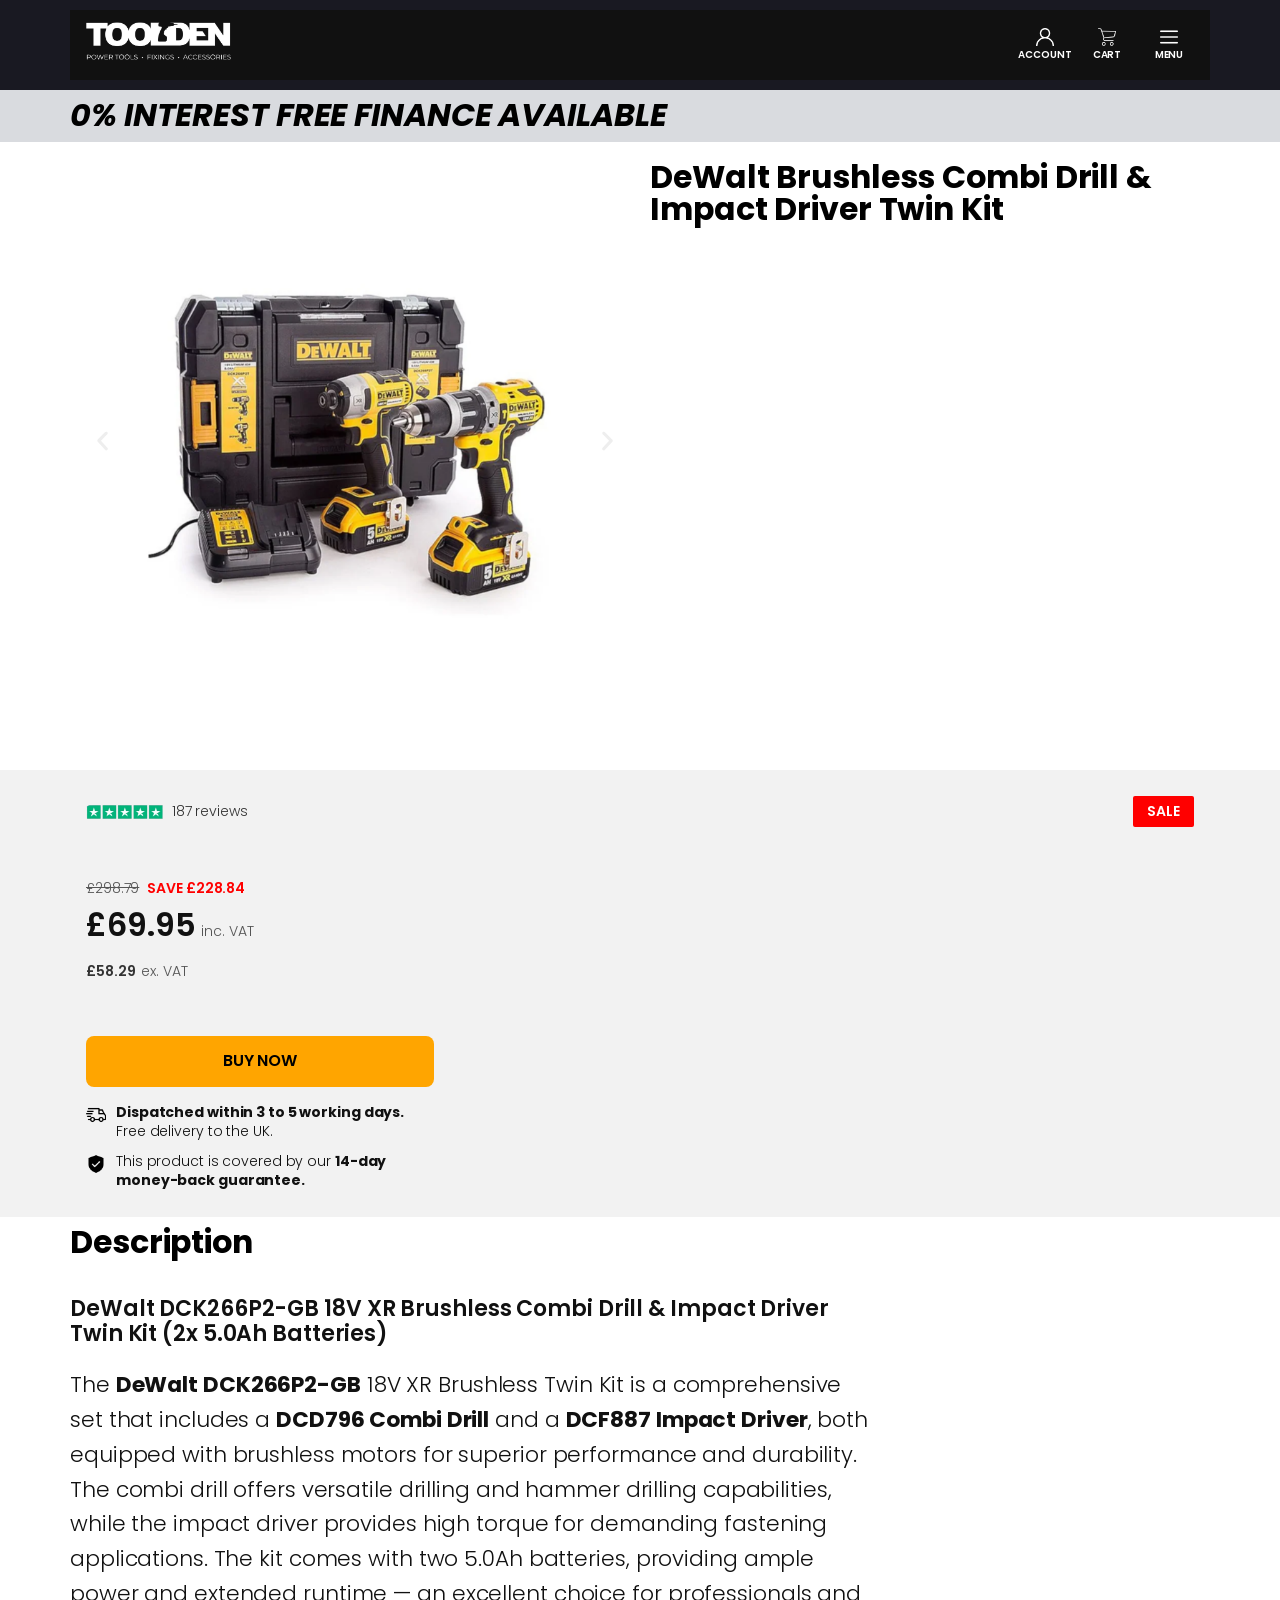
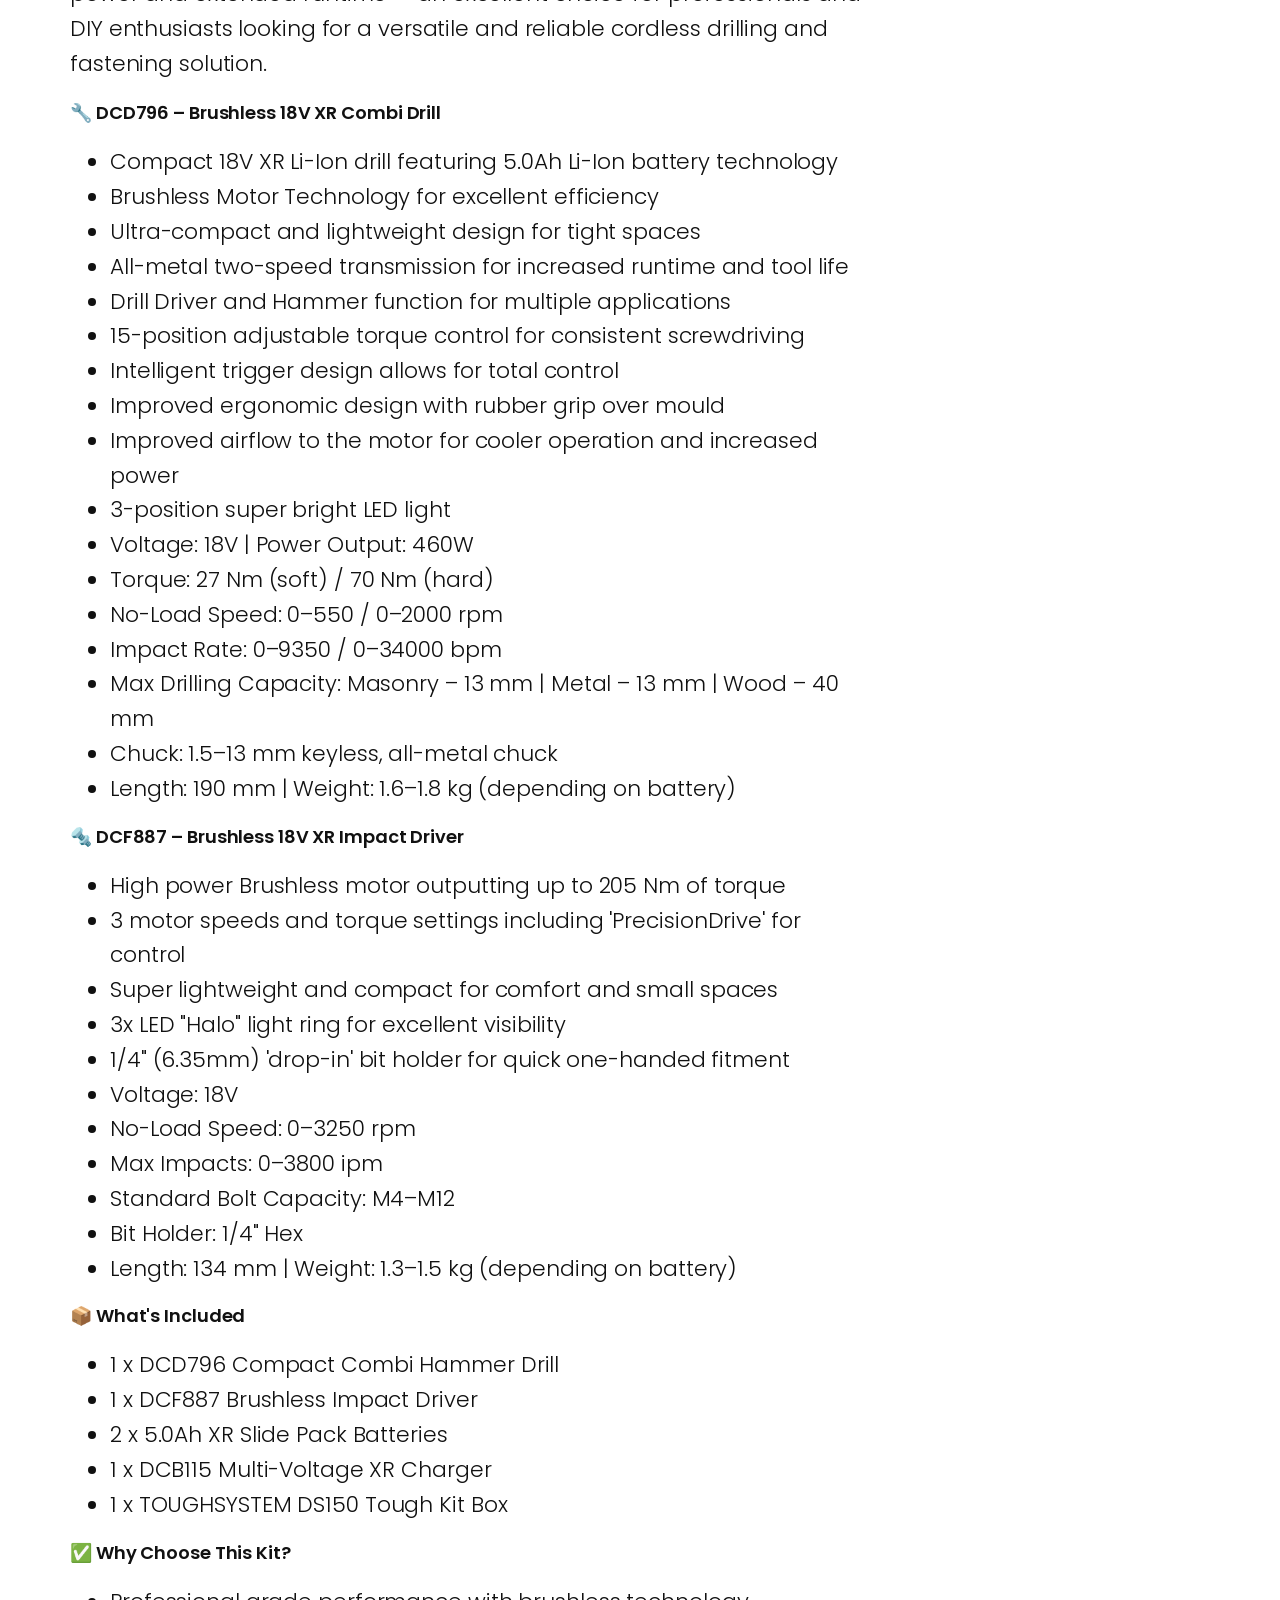
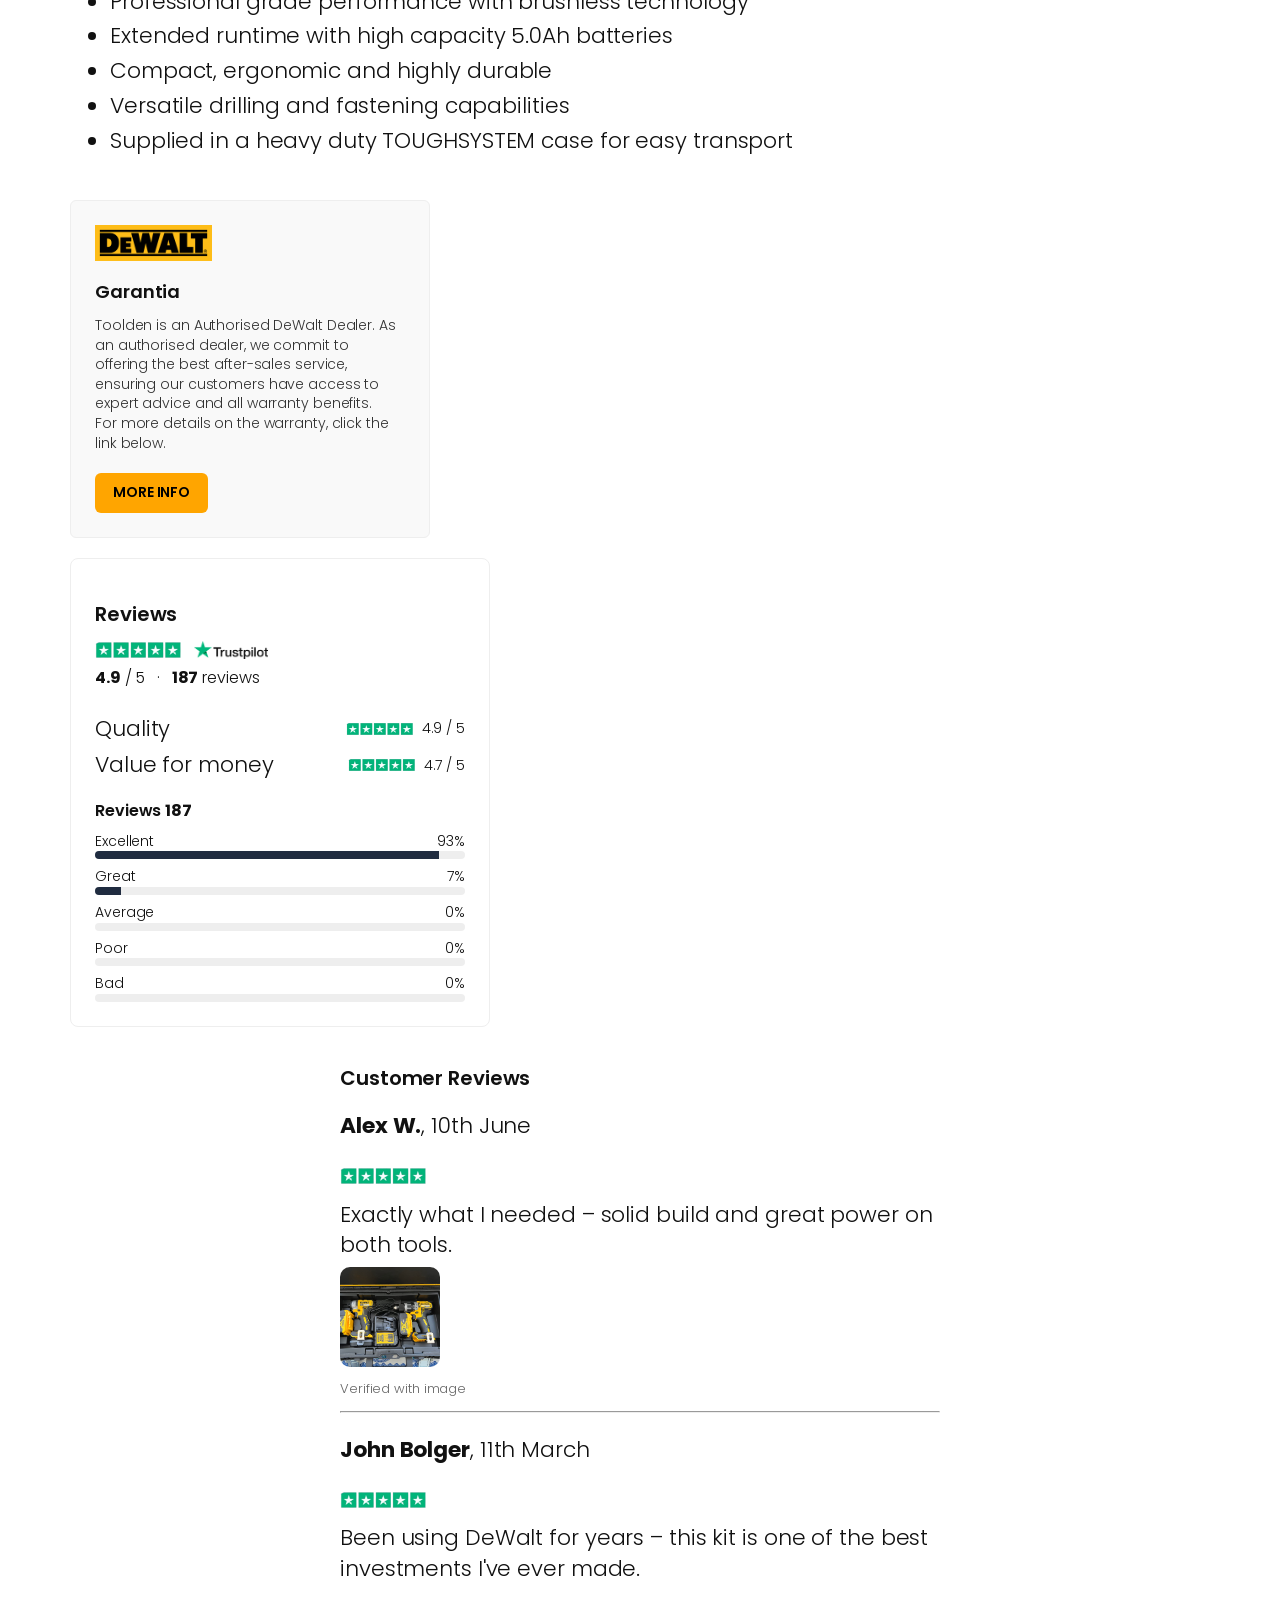
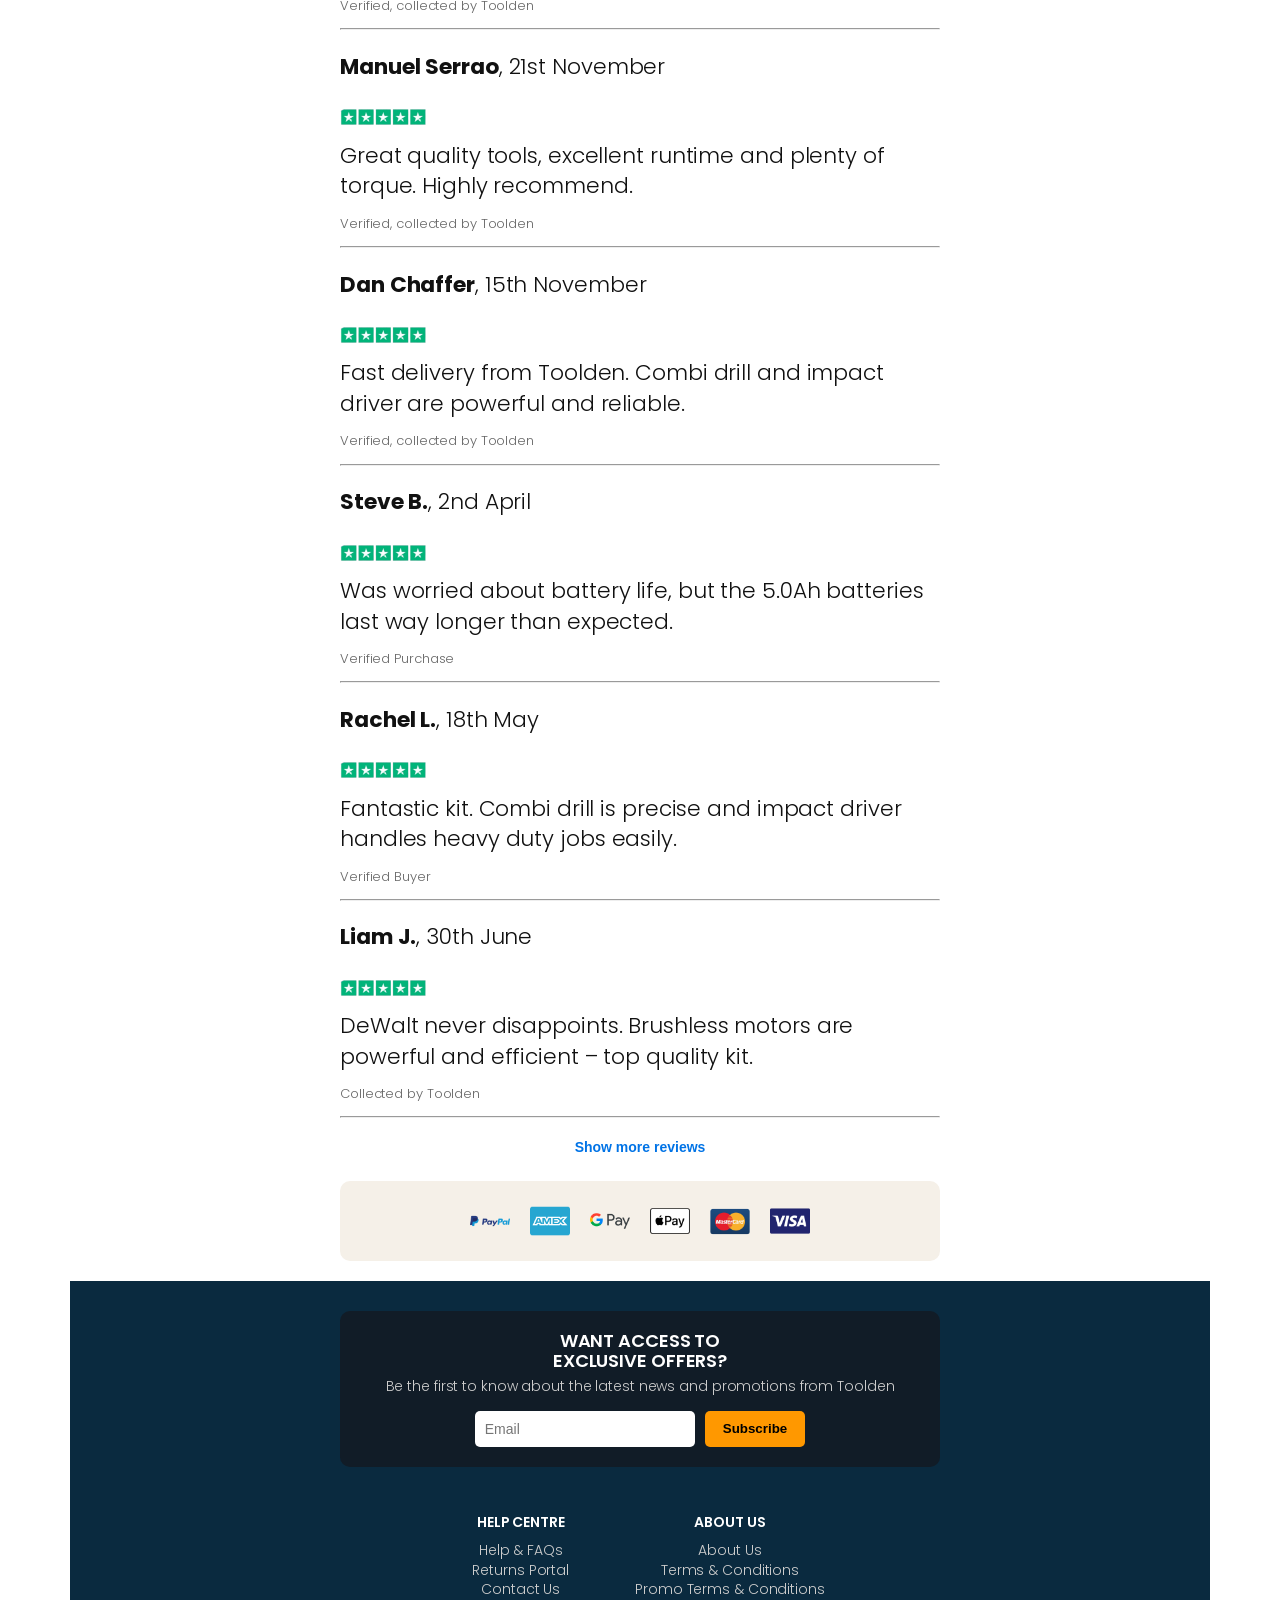
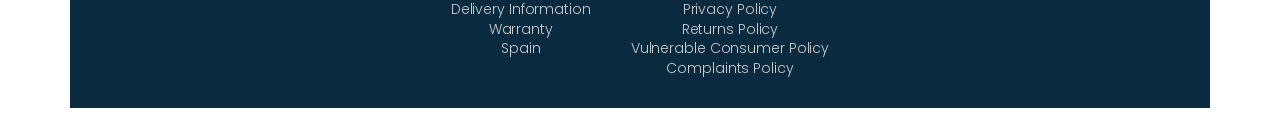
==== commit 1b9175e4: "feat: organiza projeto para deploy - adiciona README, .gitignore, corrige checkout Whop" ====
--- a/index.html
+++ b/index.html
@@ -1,10 +1,10 @@
-<!DOCTYPE html><html lang="pt-PT"><head>
+<!DOCTYPE html><html lang="en-GB"><head>
 	<meta charset="UTF-8">
-			<title>Ferramentas DeWalt – novetetools.com</title>
+			<title>DeWalt Tools – novetetools.com</title>
 		<meta name="viewport" content="width=device-width, initial-scale=1">
 <meta name="robots" content="max-image-preview:large">
 	<style>img:is([sizes="auto" i], [sizes^="auto," i]) { contain-intrinsic-size: 3000px 1500px }</style>
-	<title>Ferramentas DeWalt – newsforyou.life</title>
+	<title>DeWalt Tools – newsforyou.life</title>
 <link rel="alternate" type="application/rss+xml" title="Feed para newsforyou.life »" href="https://newsforyou.life/feed/">
 <link rel="alternate" type="application/rss+xml" title="Feed de comentários para newsforyou.life »" href="https://newsforyou.life/comments/feed/">
 <script>
@@ -141,12 +141,12 @@
   </div>
   <div style="display: flex; gap: 12px; align-items: center; flex-shrink: 0;">
     <a href="#" style="text-decoration: none; color: #fff; display: flex; flex-direction: column; align-items: center; font-size: 10px; width: 50px;">
-      <img decoding="async" src="images/747376.png" alt="Conta" style="width: 18px; height: 18px; margin-bottom: 2px; filter: brightness(0) invert(1);">
-      <span style="font-weight: 600;">CONTA</span>
+      <img decoding="async" src="images/747376.png" alt="Account" style="width: 18px; height: 18px; margin-bottom: 2px; filter: brightness(0) invert(1);">
+      <span style="font-weight: 600;">ACCOUNT</span>
     </a>
     <a href="#" style="text-decoration: none; color: #fff; display: flex; flex-direction: column; align-items: center; font-size: 10px; width: 50px;">
-      <img decoding="async" src="images/833314.png" alt="Carrinho" style="width: 18px; height: 18px; margin-bottom: 2px; filter: brightness(0) invert(1);">
-      <span style="font-weight: 600;">CARRINHO</span>
+      <img decoding="async" src="images/833314.png" alt="Cart" style="width: 18px; height: 18px; margin-bottom: 2px; filter: brightness(0) invert(1);">
+      <span style="font-weight: 600;">CART</span>
     </a>
     <a href="#" style="text-decoration: none; color: #fff; display: flex; flex-direction: column; align-items: center; font-size: 10px; width: 50px;">
       <img decoding="async" src="images/1828859.png" alt="Menu" style="width: 18px; height: 18px; margin-bottom: 2px; filter: brightness(0) invert(1);">
@@ -162,7 +162,7 @@
 					<div class="e-con-inner">
 				<div class="elementor-element elementor-element-40e64f04 elementor-widget elementor-widget-heading" data-id="40e64f04" data-element_type="widget" data-widget_type="heading.default">
 				<div class="elementor-widget-container">
-					<h2 class="elementor-heading-title elementor-size-default">FINANCIAMENTO DISPONÍVEL A 0% TAEG</h2>				</div>
+					<h2 class="elementor-heading-title elementor-size-default">0% INTEREST FREE FINANCE AVAILABLE</h2>				</div>
 				</div>
 					</div>
 				</div>
@@ -187,7 +187,7 @@
 		<div class="elementor-element elementor-element-7286a6d3 e-con-full e-flex e-con e-child" data-id="7286a6d3" data-element_type="container">
 				<div class="elementor-element elementor-element-6ec4802d elementor-widget elementor-widget-heading" data-id="6ec4802d" data-element_type="widget" data-widget_type="heading.default">
 				<div class="elementor-widget-container">
-					<h2 class="elementor-heading-title elementor-size-default">Berbequim Combinado &amp; Aparafusadora de Impacto DeWalt Brushless</h2>				</div>
+					<h2 class="elementor-heading-title elementor-size-default">DeWalt Brushless Combi Drill &amp; Impact Driver Twin Kit</h2>				</div>
 				</div>
 				</div>
 					</div>
@@ -209,15 +209,15 @@
   flex-wrap: wrap;
   gap: 12px;
 ">
-  <!-- Avaliações -->
+  <!-- Reviews -->
   <div style="display: flex; align-items: center; gap: 8px;">
-    <img decoding="async" src="images/transferir__2__sdfsdf-removebg-preview-e1754572621161.png" alt="5 estrelas" style="height: 16px;">
-    <span style="font-size: 14px; color: #333;">187 avaliações</span>
+    <img decoding="async" src="images/transferir__2__sdfsdf-removebg-preview-e1754572621161.png" alt="5 stars" style="height: 16px;">
+    <span style="font-size: 14px; color: #333;">187 reviews</span>
   </div>
 
   <!-- Botão SALE -->
   <div style="background-color: red; color: white; padding: 6px 14px; font-weight: 600; font-size: 14px; border-radius: 2px;">
-    PROMOÇÃO
+    SALE
   </div>
 </div>
 				</div>
@@ -230,20 +230,20 @@
 <div style="font-family: 'Poppins', sans-serif; background-color: #f2f2f2; padding: 16px; max-width: 380px;">
   <!-- Preço riscado + economia -->
   <div style="display: flex; align-items: center; gap: 8px; margin-bottom: 4px;">
-    <span style="text-decoration: line-through; color: #555; font-size: 14px;">€298.79</span>
-    <span style="color: red; font-weight: 600; font-size: 14px;">POUPE €188.84</span>
+    <span style="text-decoration: line-through; color: #555; font-size: 14px;">£298.79</span>
+    <span style="color: red; font-weight: 600; font-size: 14px;">SAVE £228.84</span>
   </div>
 
   <!-- Preço atual com IVA -->
   <div style="display: flex; align-items: baseline; gap: 6px; margin-bottom: 6px;">
-    <span style="font-size: 32px; font-weight: 600; color: #111;">€69.95</span>
-    <span style="font-size: 14px; color: #555;">c/ IVA</span>
+    <span style="font-size: 32px; font-weight: 600; color: #111;">£69.95</span>
+    <span style="font-size: 14px; color: #555;">inc. VAT</span>
   </div>
 
   <!-- Preço sem IVA -->
   <div>
-    <span style="font-size: 14px; font-weight: 600; color: #333;">€58.29</span>
-    <span style="font-size: 14px; color: #555;">s/ IVA</span>
+    <span style="font-size: 14px; font-weight: 600; color: #333;">£58.29</span>
+    <span style="font-size: 14px; color: #555;">ex. VAT</span>
   </div>
 </div>
 				</div>
@@ -257,7 +257,7 @@
 
   <!-- Botão com link -->
   <div style="margin-bottom: 16px;">
-    <a href="https://pagamento.paycontinuar.online/checkout?sid=d4c981fa-225f-4c84-b69e-39640e3cc137&session_id=074d8b69-aad5-4d4b-8515-48163550fb3d&" style="
+    <a href="checkout/index.html?product=DeWalt+Brushless+Twin+Kit&price=69.95" style="
       display: block;
       text-align: center;
       width: 100%;
@@ -271,24 +271,24 @@
       cursor: pointer;
       text-decoration: none;
     ">
-      COMPRAR AGORA
+      BUY NOW
     </a>
   </div>
 
   <!-- Informação de envio -->
   <div style="display: flex; gap: 10px; align-items: flex-start; margin-bottom: 10px;">
-    <img decoding="async" src="images/709790.png" alt="Camião" style="width: 20px; height: 20px; margin-top: 2px;">
+    <img decoding="async" src="images/709790.png" alt="Truck" style="width: 20px; height: 20px; margin-top: 2px;">
     <div style="font-size: 14px; color: #111;">
-      <strong>Enviamos no prazo de 3 a 5 dias úteis.</strong><br>
-      Entrega gratuita para Portugal.
+      <strong>Dispatched within 3 to 5 working days.</strong><br>
+      Free delivery to the UK.
     </div>
   </div>
 
   <!-- Garantia -->
   <div style="display: flex; gap: 10px; align-items: flex-start;">
-    <img decoding="async" src="images/1489591.png" alt="Escudo" style="width: 20px; height: 20px; margin-top: 2px;">
+    <img decoding="async" src="images/1489591.png" alt="Shield" style="width: 20px; height: 20px; margin-top: 2px;">
     <div style="font-size: 14px; color: #111;">
-      Este produto está coberto pela nossa <strong>garantia de devolução de 14 dias.</strong>
+      This product is covered by our <strong>14-day money-back guarantee.</strong>
     </div>
   </div>
 
@@ -301,7 +301,7 @@
 					<div class="e-con-inner">
 				<div class="elementor-element elementor-element-71b116b8 elementor-widget elementor-widget-heading" data-id="71b116b8" data-element_type="widget" data-widget_type="heading.default">
 				<div class="elementor-widget-container">
-					<h2 class="elementor-heading-title elementor-size-default">Descrição</h2>				</div>
+					<h2 class="elementor-heading-title elementor-size-default">Description</h2>				</div>
 				</div>
 					</div>
 				</div>
@@ -311,62 +311,62 @@
 				<div class="elementor-widget-container">
 					<div style="font-family: 'Poppins', sans-serif; line-height: 1.6; color: #111; max-width: 800px;">
 
-  <h2 style="font-size: 22px; font-weight: 600;">DeWalt DCK266P2-GB 18V XR Brushless Berbequim Combinado &amp; Aparafusadora de Impacto Kit Duplo (2x Baterias 5.0Ah)</h2>
-
-  <p>O <strong>DeWalt DCK266P2-GB</strong> 18V XR Brushless Twin Kit é um conjunto abrangente que inclui um <strong>Berbequim Combinado DCD796</strong> e uma <strong>Aparafusadora de Impacto DCF887</strong>, ambos equipados com motores sem escovas (brushless) para melhor desempenho e durabilidade. O berbequim combinado oferece capacidades versáteis de furação e aparafusamento, enquanto a aparafusadora de impacto oferece elevado binário para aplicações de fixação. O kit vem com duas baterias de 5,0Ah, proporcionando ampla potência e tempo de execução alargado — uma excelente escolha para profissionais e entusiastas da bricolagem que procuram uma solução de furação e fixação sem fios versátil e fiável.</p>
-
-  <h3 style="font-size: 18px; font-weight: 600; margin-top: 20px;">🔧 DCD796 – Berbequim Combinado Brushless 18V XR</h3>
+  <h2 style="font-size: 22px; font-weight: 600;">DeWalt DCK266P2-GB 18V XR Brushless Combi Drill &amp; Impact Driver Twin Kit (2x 5.0Ah Batteries)</h2>
+
+  <p>The <strong>DeWalt DCK266P2-GB</strong> 18V XR Brushless Twin Kit is a comprehensive set that includes a <strong>DCD796 Combi Drill</strong> and a <strong>DCF887 Impact Driver</strong>, both equipped with brushless motors for superior performance and durability. The combi drill offers versatile drilling and hammer drilling capabilities, while the impact driver provides high torque for demanding fastening applications. The kit comes with two 5.0Ah batteries, providing ample power and extended runtime — an excellent choice for professionals and DIY enthusiasts looking for a versatile and reliable cordless drilling and fastening solution.</p>
+
+  <h3 style="font-size: 18px; font-weight: 600; margin-top: 20px;">🔧 DCD796 – Brushless 18V XR Combi Drill</h3>
   <ul style="margin-bottom: 20px;">
-    <li>Berbequim compacto 18V XR Li-Ion com tecnologia de bateria 5.0Ah Li-Ion</li>
-    <li>Tecnologia de Motor Brushless para uma excelente eficiência</li>
-    <li>Design ultra compacto e leve para espaços confinados</li>
-    <li>Transmissão de duas velocidades totalmente metálica para maior tempo de execução e vida útil da ferramenta</li>
-    <li>Função de Berbequim e Martelo para múltiplas aplicações</li>
-    <li>Controlo de binário ajustável em 15 posições para aparafusamento consistente</li>
-    <li>Design inteligente do gatilho para um controlo total</li>
-    <li>Pega ergonómica de borracha melhorada</li>
-    <li>Fluxo de ar melhorado para o motor para uma operação mais fria e maior potência</li>
-    <li>Luz LED super brilhante de 3 posições</li>
-    <li>Tensão: 18V | Potência de Saída: 460W</li>
-    <li>Binário: 27 Nm (suave) / 70 Nm (duro)</li>
-    <li>Velocidade sem carga: 0–550 / 0–2000 rpm</li>
-    <li>Taxa de Impacto: 0–9350 / 0–34000 bpm</li>
-    <li>Capacidade de furação: Betão – 13 mm | Metal – 13 mm | Madeira – 40 mm</li>
-    <li>Bucha: 1.5–13 mm sem chave, totalmente metálica</li>
-    <li>Comprimento: 190 mm | Peso: 1.6–1.8 kg (dependendo da bateria)</li>
+    <li>Compact 18V XR Li-Ion drill featuring 5.0Ah Li-Ion battery technology</li>
+    <li>Brushless Motor Technology for excellent efficiency</li>
+    <li>Ultra-compact and lightweight design for tight spaces</li>
+    <li>All-metal two-speed transmission for increased runtime and tool life</li>
+    <li>Drill Driver and Hammer function for multiple applications</li>
+    <li>15-position adjustable torque control for consistent screwdriving</li>
+    <li>Intelligent trigger design allows for total control</li>
+    <li>Improved ergonomic design with rubber grip over mould</li>
+    <li>Improved airflow to the motor for cooler operation and increased power</li>
+    <li>3-position super bright LED light</li>
+    <li>Voltage: 18V | Power Output: 460W</li>
+    <li>Torque: 27 Nm (soft) / 70 Nm (hard)</li>
+    <li>No-Load Speed: 0–550 / 0–2000 rpm</li>
+    <li>Impact Rate: 0–9350 / 0–34000 bpm</li>
+    <li>Max Drilling Capacity: Masonry – 13 mm | Metal – 13 mm | Wood – 40 mm</li>
+    <li>Chuck: 1.5–13 mm keyless, all-metal chuck</li>
+    <li>Length: 190 mm | Weight: 1.6–1.8 kg (depending on battery)</li>
   </ul>
 
-  <h3 style="font-size: 18px; font-weight: 600;">🔩 DCF887 – Aparafusadora de Impacto Brushless 18V XR</h3>
+  <h3 style="font-size: 18px; font-weight: 600;">🔩 DCF887 – Brushless 18V XR Impact Driver</h3>
   <ul style="margin-bottom: 20px;">
-    <li>Motor Brushless de alta potência com binário até 205 Nm</li>
-    <li>3 velocidades do motor e definições de binário, incluindo 'PrecisionDrive' para controlo</li>
-    <li>Super leve e compacto para conforto e espaços pequenos</li>
-    <li>Anel de luz "Halo" de 3x LED para uma excelente iluminação</li>
-    <li>Porta-bits 'drop-in' de 1/4" (6,35 mm) para uma montagem rápida</li>
-    <li>Tensão: 18V</li>
-    <li>Velocidade sem carga: 0–3250 rpm</li>
-    <li>Impactos Máximos: 0–3800 ipm</li>
-    <li>Capacidade de Parafuso Padrão: M4–M12</li>
-    <li>Encabadouro: 1/4" Hex</li>
-    <li>Comprimento: 134 mm | Peso: 1.3–1.5 kg (dependendo da bateria)</li>
+    <li>High power Brushless motor outputting up to 205 Nm of torque</li>
+    <li>3 motor speeds and torque settings including 'PrecisionDrive' for control</li>
+    <li>Super lightweight and compact for comfort and small spaces</li>
+    <li>3x LED "Halo" light ring for excellent visibility</li>
+    <li>1/4" (6.35mm) 'drop-in' bit holder for quick one-handed fitment</li>
+    <li>Voltage: 18V</li>
+    <li>No-Load Speed: 0–3250 rpm</li>
+    <li>Max Impacts: 0–3800 ipm</li>
+    <li>Standard Bolt Capacity: M4–M12</li>
+    <li>Bit Holder: 1/4" Hex</li>
+    <li>Length: 134 mm | Weight: 1.3–1.5 kg (depending on battery)</li>
   </ul>
 
-  <h3 style="font-size: 18px; font-weight: 600;">📦 O Que Está Incluído</h3>
+  <h3 style="font-size: 18px; font-weight: 600;">📦 What's Included</h3>
   <ul style="margin-bottom: 20px;">
-    <li>1 x Berbequim Combinado de Martelo Compacto DCD796</li>
-    <li>1 x Aparafusadora de Impacto DCF887</li>
-    <li>2 x Baterias XR Slide 5.0Ah</li>
-    <li>1 x Carregador Multi-voltagem XR DCB115</li>
-    <li>1 x Caixa de Kit DS150 TOUGHSYSTEM</li>
+    <li>1 x DCD796 Compact Combi Hammer Drill</li>
+    <li>1 x DCF887 Brushless Impact Driver</li>
+    <li>2 x 5.0Ah XR Slide Pack Batteries</li>
+    <li>1 x DCB115 Multi-Voltage XR Charger</li>
+    <li>1 x TOUGHSYSTEM DS150 Tough Kit Box</li>
   </ul>
 
-  <h3 style="font-size: 18px; font-weight: 600;">✅ Porquê Escolher Este Kit?</h3>
+  <h3 style="font-size: 18px; font-weight: 600;">✅ Why Choose This Kit?</h3>
   <ul>
-    <li>Desempenho de nível profissional com tecnologia brushless</li>
-    <li>Tempo de execução alargado com baterias de alta capacidade de 5,0Ah</li>
-    <li>Compacto, ergonómico e altamente durável</li>
-    <li>Capacidades versáteis de furação e fixação</li>
-    <li>Fornecido numa caixa robusta TOUGHSYSTEM para fácil transporte</li>
+    <li>Professional grade performance with brushless technology</li>
+    <li>Extended runtime with high capacity 5.0Ah batteries</li>
+    <li>Compact, ergonomic and highly durable</li>
+    <li>Versatile drilling and fastening capabilities</li>
+    <li>Supplied in a heavy duty TOUGHSYSTEM case for easy transport</li>
   </ul>
 
 </div>
@@ -394,7 +394,7 @@
   <h3 style="margin: 0 0 12px 0; font-size: 18px; font-weight: 600; color: #111;">Garantia</h3>
 
   <p style="font-size: 14px; color: #333; margin-bottom: 20px;">
-    A Toolden é um Distribuidor Autorizado DeWalt. Como distribuidor autorizado, comprometemo-nos a oferecer o melhor serviço pós-venda, garantindo que os nossos clientes têm acesso a aconselhamento especializado e a todos os benefícios de garantia. Para mais detalhes sobre a garantia, clique no link abaixo.
+    Toolden is an Authorised DeWalt Dealer. As an authorised dealer, we commit to offering the best after-sales service, ensuring our customers have access to expert advice and all warranty benefits. For more details on the warranty, click the link below.
   </p>
 
   <a href="#" style="
@@ -407,7 +407,7 @@
     text-decoration: none;
     font-size: 14px;
   ">
-    MAIS INFORMAÇÃO
+    MORE INFO
   </a>
 </div>
 				</div>
@@ -423,8 +423,8 @@
 
 <div style="font-family: 'Poppins', sans-serif; max-width: 420px; background-color: #fff; color: #111; padding: 24px; border: 1px solid #eee; border-radius: 8px;">
 
-  <!-- Título -->
-  <h3 style="font-size: 20px; font-weight: 600; margin-bottom: 16px;">Avaliações</h3>
+  <!-- Title -->
+  <h3 style="font-size: 20px; font-weight: 600; margin-bottom: 16px;">Reviews</h3>
 
   <!-- Estrelas + Logo Trustpilot -->
   <div style="display: flex; align-items: center; gap: 12px; margin-bottom: 8px;">
@@ -434,20 +434,20 @@
 
   <!-- Média + nº de reviews -->
   <div style="font-size: 16px; margin-bottom: 24px;">
-    <strong>4.9</strong> / 5   ·   <strong>187</strong> avaliações
+    <strong>4.9</strong> / 5 &nbsp; · &nbsp; <strong>187</strong> reviews
   </div>
 
   <!-- Qualidade e Valor -->
   <div style="margin-bottom: 16px;">
     <div style="display: flex; justify-content: space-between; align-items: center; margin-bottom: 6px;">
-      <span>Qualidade</span>
+      <span>Quality</span>
       <div style="display: flex; align-items: center; gap: 8px;">
         <img decoding="async" src="images/transferir__2__sdfsdf-removebg-preview-e1754572621161.png" alt="Stars" style="height: 14px;">
         <span style="font-size: 14px;">4.9 / 5</span>
       </div>
     </div>
     <div style="display: flex; justify-content: space-between; align-items: center;">
-      <span>Relação qualidade-preço</span>
+      <span>Value for money</span>
       <div style="display: flex; align-items: center; gap: 8px;">
         <img decoding="async" src="images/transferir__2__sdfsdf-removebg-preview-e1754572621161.png" alt="Stars" style="height: 14px;">
         <span style="font-size: 14px;">4.7 / 5</span>
@@ -457,11 +457,11 @@
 
   <!-- Barras de avaliações -->
   <div>
-    <h4 style="font-size: 16px; font-weight: 600; margin-bottom: 12px;">Avaliações <strong>187</strong></h4>
+    <h4 style="font-size: 16px; font-weight: 600; margin-bottom: 12px;">Reviews <strong>187</strong></h4>
 
     <div style="margin-bottom: 8px;">
       <div style="font-size: 14px; display: flex; justify-content: space-between;">
-        <span>Excelente</span><span>93%</span>
+        <span>Excellent</span><span>93%</span>
       </div>
       <div style="background: #eee; height: 8px; border-radius: 4px; overflow: hidden;">
         <div style="width: 93%; height: 8px; background: #202c40;"></div>
@@ -470,7 +470,7 @@
 
     <div style="margin-bottom: 8px;">
       <div style="font-size: 14px; display: flex; justify-content: space-between;">
-        <span>Ótimo</span><span>7%</span>
+        <span>Great</span><span>7%</span>
       </div>
       <div style="background: #eee; height: 8px; border-radius: 4px; overflow: hidden;">
         <div style="width: 7%; height: 8px; background: #202c40;"></div>
@@ -479,7 +479,7 @@
 
     <div style="margin-bottom: 8px;">
       <div style="font-size: 14px; display: flex; justify-content: space-between;">
-        <span>Razoável</span><span>0%</span>
+        <span>Average</span><span>0%</span>
       </div>
       <div style="background: #eee; height: 8px; border-radius: 4px; overflow: hidden;">
         <div style="width: 0%; height: 8px; background: #202c40;"></div>
@@ -488,7 +488,7 @@
 
     <div style="margin-bottom: 8px;">
       <div style="font-size: 14px; display: flex; justify-content: space-between;">
-        <span>Fraco</span><span>0%</span>
+        <span>Poor</span><span>0%</span>
       </div>
       <div style="background: #eee; height: 8px; border-radius: 4px; overflow: hidden;">
         <div style="width: 0%; height: 8px; background: #202c40;"></div>
@@ -497,7 +497,7 @@
 
     <div>
       <div style="font-size: 14px; display: flex; justify-content: space-between;">
-        <span>Mau</span><span>0%</span>
+        <span>Bad</span><span>0%</span>
       </div>
       <div style="background: #eee; height: 8px; border-radius: 4px; overflow: hidden;">
         <div style="width: 0%; height: 8px; background: #202c40;"></div>
@@ -514,83 +514,83 @@
 <link href="https://fonts.googleapis.com/css2?family=Poppins:wght@400;600&display=swap" rel="stylesheet">
 
 <div style="font-family: 'Poppins', sans-serif; max-width: 600px; margin: 0 auto;">
-  <h3 style="font-size: 20px; font-weight: 600; margin-bottom: 20px;">Avaliações de Clientes</h3>
+  <h3 style="font-size: 20px; font-weight: 600; margin-bottom: 20px;">Customer Reviews</h3>
 
   <!-- Reviews Container -->
   <div id="review-list">
     <!-- Visible Reviews (first 7) -->
     <div class="review">
-      <p><strong>Alex W.</strong>, 10 de junho</p>
+      <p><strong>Alex W.</strong>, 10th June</p>
       <img decoding="async" src="images/transferir__2__sdfsdf-removebg-preview-e1754572621161.png" style="height: 18px;">
-      <p style="margin: 6px 0 4px;">Exatamente o que precisava – construção sólida e excelente potência em ambas as ferramentas.</p>
-      <img decoding="async" src="images/81UCMqJLclL-1.jpg" alt="Foto do cliente" style="width: 100px; height: 100px; object-fit: cover; border-radius: 10px; display: block; margin-top: 6px;">
-      <p style="font-size: 13px; color: #666;">Verificado com imagem</p>
+      <p style="margin: 6px 0 4px;">Exactly what I needed – solid build and great power on both tools.</p>
+      <img decoding="async" src="images/81UCMqJLclL-1.jpg" alt="Customer photo" style="width: 100px; height: 100px; object-fit: cover; border-radius: 10px; display: block; margin-top: 6px;">
+      <p style="font-size: 13px; color: #666;">Verified with image</p>
       <hr>
     </div>
 
     <div class="review">
-      <p><strong>João Bolger</strong>, 11 de março</p>
+      <p><strong>John Bolger</strong>, 11th March</p>
       <img decoding="async" src="images/transferir__2__sdfsdf-removebg-preview-e1754572621161.png" style="height: 18px;">
-      <p style="margin: 6px 0 4px;">Uso DeWalt há anos – este kit é um dos melhores investimentos que já fiz.</p>
-      <p style="font-size: 13px; color: #666;">Verificado, recolhido pela Toolden</p>
+      <p style="margin: 6px 0 4px;">Been using DeWalt for years – this kit is one of the best investments I've ever made.</p>
+      <p style="font-size: 13px; color: #666;">Verified, collected by Toolden</p>
       <hr>
     </div>
 
     <div class="review">
-      <p><strong>Manuel Serrão</strong>, 21 de novembro</p>
+      <p><strong>Manuel Serrao</strong>, 21st November</p>
       <img decoding="async" src="images/transferir__2__sdfsdf-removebg-preview-e1754572621161.png" style="height: 18px;">
-      <p style="margin: 6px 0 4px;">Ferramentas de ótima qualidade, autonomia excelente e muito binário. Recomendo muito.</p>
-      <p style="font-size: 13px; color: #666;">Verificado, recolhido pela Toolden</p>
+      <p style="margin: 6px 0 4px;">Great quality tools, excellent runtime and plenty of torque. Highly recommend.</p>
+      <p style="font-size: 13px; color: #666;">Verified, collected by Toolden</p>
       <hr>
     </div>
 
     <div class="review">
-      <p><strong>Dan Chaffer</strong>, 15 de novembro</p>
+      <p><strong>Dan Chaffer</strong>, 15th November</p>
       <img decoding="async" src="images/transferir__2__sdfsdf-removebg-preview-e1754572621161.png" style="height: 18px;">
-      <p style="margin: 6px 0 4px;">Entrega rápida pela Toolden. O berbequim e a aparafusadora de impacto são potentes e confiáveis.</p>
-      <p style="font-size: 13px; color: #666;">Verificado, recolhido pela Toolden</p>
+      <p style="margin: 6px 0 4px;">Fast delivery from Toolden. Combi drill and impact driver are powerful and reliable.</p>
+      <p style="font-size: 13px; color: #666;">Verified, collected by Toolden</p>
       <hr>
     </div>
 
     <div class="review">
-      <p><strong>Steve B.</strong>, 2 de abril</p>
+      <p><strong>Steve B.</strong>, 2nd April</p>
       <img decoding="async" src="images/transferir__2__sdfsdf-removebg-preview-e1754572621161.png" style="height: 18px;">
-      <p style="margin: 6px 0 4px;">Estava preocupado com a duração da bateria, mas as baterias de 5.0Ah duram muito mais do que esperava.</p>
-      <p style="font-size: 13px; color: #666;">Compra Verificada</p>
+      <p style="margin: 6px 0 4px;">Was worried about battery life, but the 5.0Ah batteries last way longer than expected.</p>
+      <p style="font-size: 13px; color: #666;">Verified Purchase</p>
       <hr>
     </div>
 
     <div class="review">
-      <p><strong>Rachel L.</strong>, 18 de maio</p>
+      <p><strong>Rachel L.</strong>, 18th May</p>
       <img decoding="async" src="images/transferir__2__sdfsdf-removebg-preview-e1754572621161.png" style="height: 18px;">
-      <p style="margin: 6px 0 4px;">Kit fantástico. O berbequim é preciso e a aparafusadora de impacto lida com trabalhos pesados com facilidade.</p>
-      <p style="font-size: 13px; color: #666;">Comprador Verificado</p>
+      <p style="margin: 6px 0 4px;">Fantastic kit. Combi drill is precise and impact driver handles heavy duty jobs easily.</p>
+      <p style="font-size: 13px; color: #666;">Verified Buyer</p>
       <hr>
     </div>
 
     <div class="review">
-      <p><strong>Liam J.</strong>, 30 de junho</p>
+      <p><strong>Liam J.</strong>, 30th June</p>
       <img decoding="async" src="images/transferir__2__sdfsdf-removebg-preview-e1754572621161.png" style="height: 18px;">
-      <p style="margin: 6px 0 4px;">A DeWalt nunca decepciona. Os motores brushless são potentes e eficientes – kit de qualidade superior.</p>
-      <p style="font-size: 13px; color: #666;">Recolhido pela Toolden</p>
+      <p style="margin: 6px 0 4px;">DeWalt never disappoints. Brushless motors are powerful and efficient – top quality kit.</p>
+      <p style="font-size: 13px; color: #666;">Collected by Toolden</p>
       <hr>
     </div>
 
     <!-- Hidden Reviews (13 more) -->
     <div id="more-reviews" style="display: none;">
       <div class="review">
-        <p><strong>Michael P.</strong>, 1 de agosto</p>
+        <p><strong>Michael P.</strong>, 1st August</p>
         <img decoding="async" src="images/transferir__2__sdfsdf-removebg-preview-e1754572621161.png" style="height: 18px;">
-        <p style="margin: 6px 0 4px;">Sim, é um investimento – mas a qualidade, potência e autonomia fazem com que valha cada cêntimo.</p>
-        <p style="font-size: 13px; color: #666;">Avaliação Verificada</p>
+        <p style="margin: 6px 0 4px;">Yes, it is an investment – but the quality, power and runtime make it worth every penny.</p>
+        <p style="font-size: 13px; color: #666;">Verified Review</p>
         <hr>
       </div>
 
       <div class="review">
-        <p><strong>Pauline D.</strong>, 27 de julho</p>
+        <p><strong>Pauline D.</strong>, 27th July</p>
         <img decoding="async" src="images/transferir__2__sdfsdf-removebg-preview-e1754572621161.png" style="height: 18px;">
-        <p style="margin: 6px 0 4px;">Uso diariamente em obra – continua a trabalhar na perfeição, as baterias aguentam incrivelmente bem.</p>
-        <p style="font-size: 13px; color: #666;">Cliente Verificado</p>
+        <p style="margin: 6px 0 4px;">Used daily on site – still works perfectly, batteries hold up incredibly well.</p>
+        <p style="font-size: 13px; color: #666;">Verified Customer</p>
         <hr>
       </div>
 
@@ -599,7 +599,7 @@
 
     <!-- Show More Button -->
     <div style="text-align: center; margin-top: 12px;">
-      <button onclick="document.getElementById('more-reviews').style.display='block'; this.style.display='none';" style="background-color: transparent; border: none; color: #0073e6; font-weight: 600; cursor: pointer; font-size: 14px;">Mostrar mais avaliações</button>
+      <button onclick="document.getElementById('more-reviews').style.display='block'; this.style.display='none';" style="background-color: transparent; border: none; color: #0073e6; font-weight: 600; cursor: pointer; font-size: 14px;">Show more reviews</button>
     </div>
   </div>
 </div>
@@ -636,37 +636,37 @@
 <footer style="font-family: 'Poppins', sans-serif; background-color: #0a2a3f; color: white; padding: 30px 20px;">
   <!-- Newsletter Signup -->
   <div style="max-width: 600px; margin: 0 auto; text-align: center; background-color: #111c27; padding: 20px; border-radius: 10px;">
-    <h3 style="margin: 0; font-size: 18px; font-weight: 600;">QUER ACESSO A<br>OFERTAS EXCLUSIVAS?</h3>
-    <p style="margin-top: 6px; font-size: 14px; color: #ccc;">Seja o primeiro a saber as últimas novidades e promoções da Toolden</p>
+    <h3 style="margin: 0; font-size: 18px; font-weight: 600;">WANT ACCESS TO<br>EXCLUSIVE OFFERS?</h3>
+    <p style="margin-top: 6px; font-size: 14px; color: #ccc;">Be the first to know about the latest news and promotions from Toolden</p>
     <form style="display: flex; flex-direction: row; justify-content: center; gap: 10px; margin-top: 12px; flex-wrap: wrap;">
-      <input type="email" placeholder="E-mail" style="padding: 10px; font-size: 14px; border-radius: 5px; border: none; width: 220px;">
-      <button type="submit" style="padding: 10px 18px; background-color: #ff9800; color: black; border: none; border-radius: 5px; font-weight: 600; cursor: pointer;">Subscrever</button>
+      <input type="email" placeholder="Email" style="padding: 10px; font-size: 14px; border-radius: 5px; border: none; width: 220px;">
+      <button type="submit" style="padding: 10px 18px; background-color: #ff9800; color: black; border: none; border-radius: 5px; font-weight: 600; cursor: pointer;">Subscribe</button>
     </form>
   </div>
 
   <!-- Help & About Sections -->
   <div style="display: flex; flex-wrap: wrap; justify-content: center; gap: 40px; margin-top: 30px; text-align: center;">
     <div>
-      <h4 style="font-size: 14px; font-weight: 600; margin-bottom: 10px;">CENTRO DE AJUDA</h4>
+      <h4 style="font-size: 14px; font-weight: 600; margin-bottom: 10px;">HELP CENTRE</h4>
       <ul style="list-style: none; padding: 0; margin: 0; font-size: 14px; color: #ccc;">
-        <li>Ajuda &amp; FAQs</li>
-        <li>Portal de Devoluções</li>
-        <li>Contacte-nos</li>
-        <li>Informações de Entrega</li>
-        <li>Garantia</li>
-        <li>Espanha</li>
+        <li>Help &amp; FAQs</li>
+        <li>Returns Portal</li>
+        <li>Contact Us</li>
+        <li>Delivery Information</li>
+        <li>Warranty</li>
+        <li>Spain</li>
       </ul>
     </div>
     <div>
-      <h4 style="font-size: 14px; font-weight: 600; margin-bottom: 10px;">SOBRE NÓS</h4>
+      <h4 style="font-size: 14px; font-weight: 600; margin-bottom: 10px;">ABOUT US</h4>
       <ul style="list-style: none; padding: 0; margin: 0; font-size: 14px; color: #ccc;">
-        <li>Sobre Nós</li>
-        <li>Termos &amp; Condições</li>
-        <li>Termos &amp; Condições de Promoções</li>
-        <li>Política de Privacidade</li>
-        <li>Política de Devoluções</li>
-        <li>Política de Consumidores Vulneráveis</li>
-        <li>Política de Reclamações</li>
+        <li>About Us</li>
+        <li>Terms &amp; Conditions</li>
+        <li>Promo Terms &amp; Conditions</li>
+        <li>Privacy Policy</li>
+        <li>Returns Policy</li>
+        <li>Vulnerable Consumer Policy</li>
+        <li>Complaints Policy</li>
       </ul>
     </div>
   </div>
@@ -748,7 +748,7 @@
 		skipLink = document.createElement( 'a' );
 		skipLink.classList.add( 'skip-link', 'screen-reader-text' );
 		skipLink.href = '#' + skipLinkTargetID;
-		skipLink.innerHTML = 'Pular para o conteúdo';
+		skipLink.innerHTML = 'Skip to content';
 
 		// Inject the skip link.
 		sibling.parentElement.insertBefore( skipLink, sibling );
